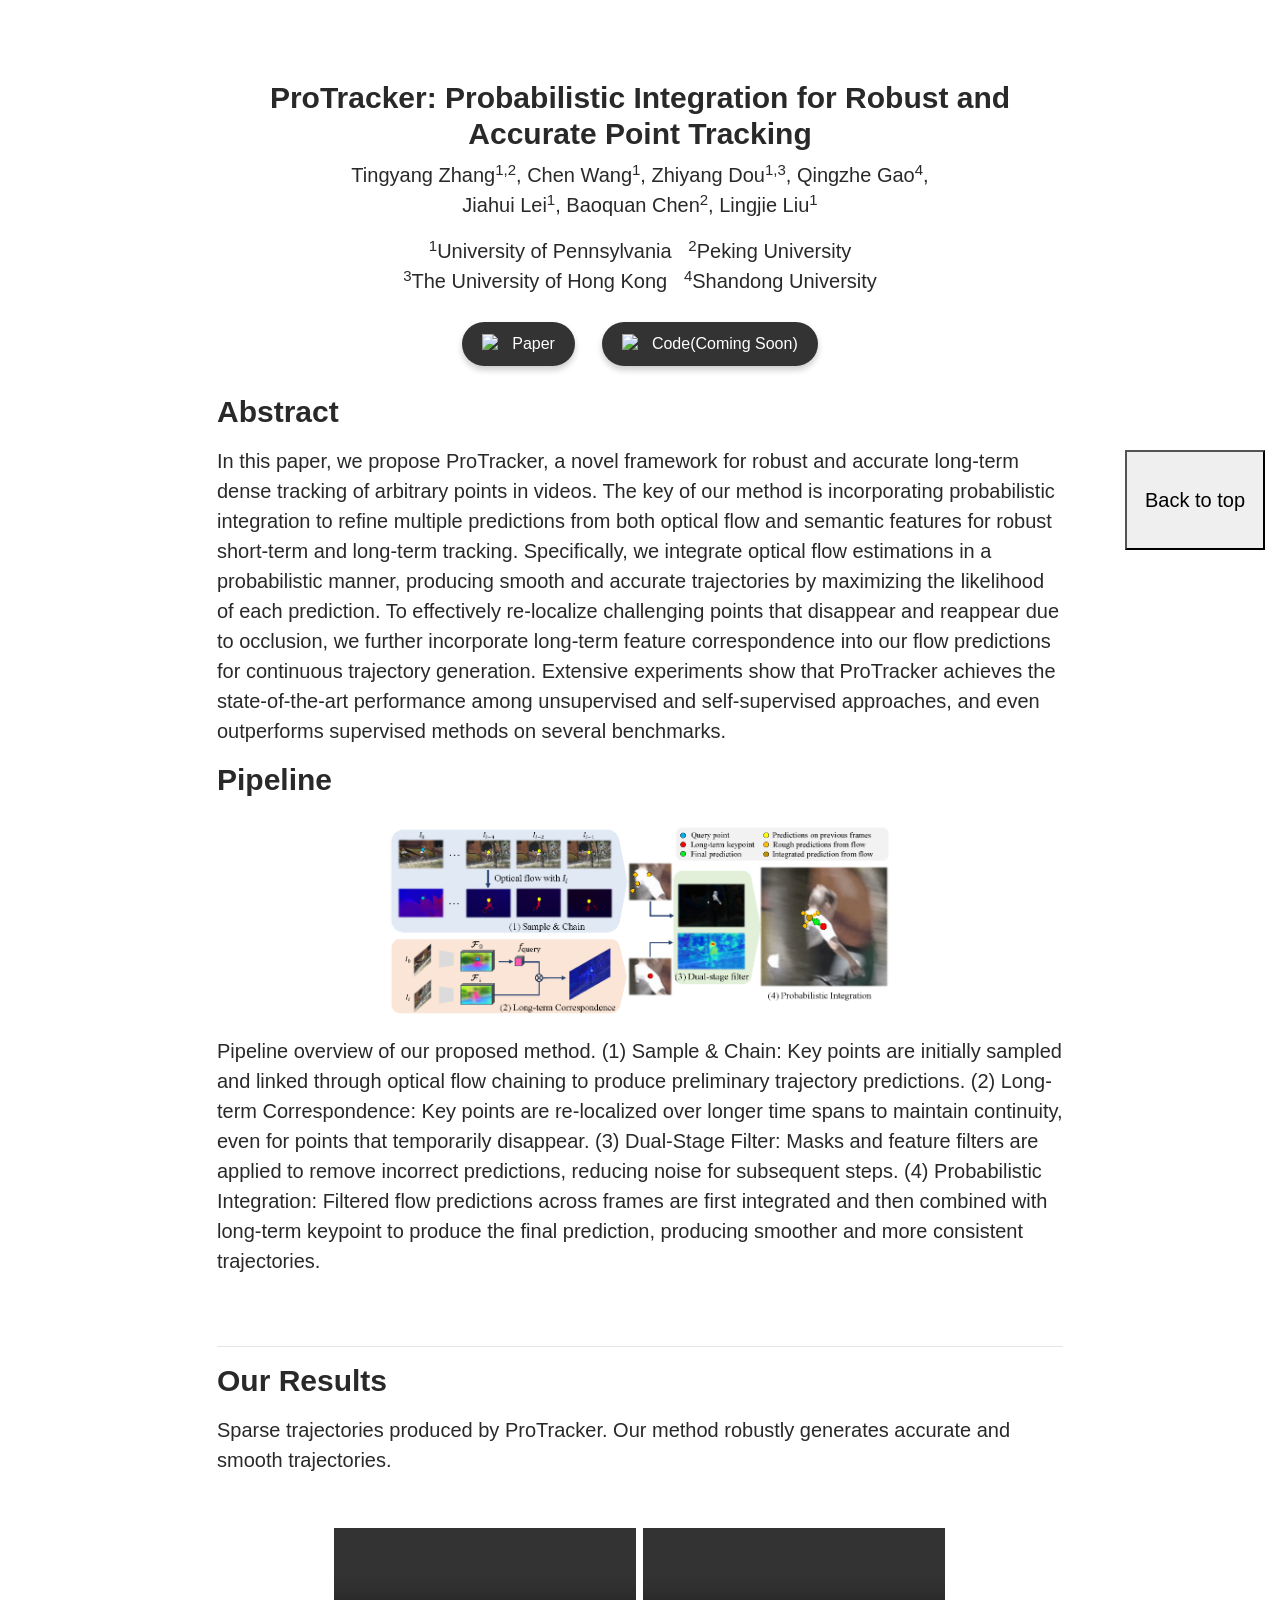
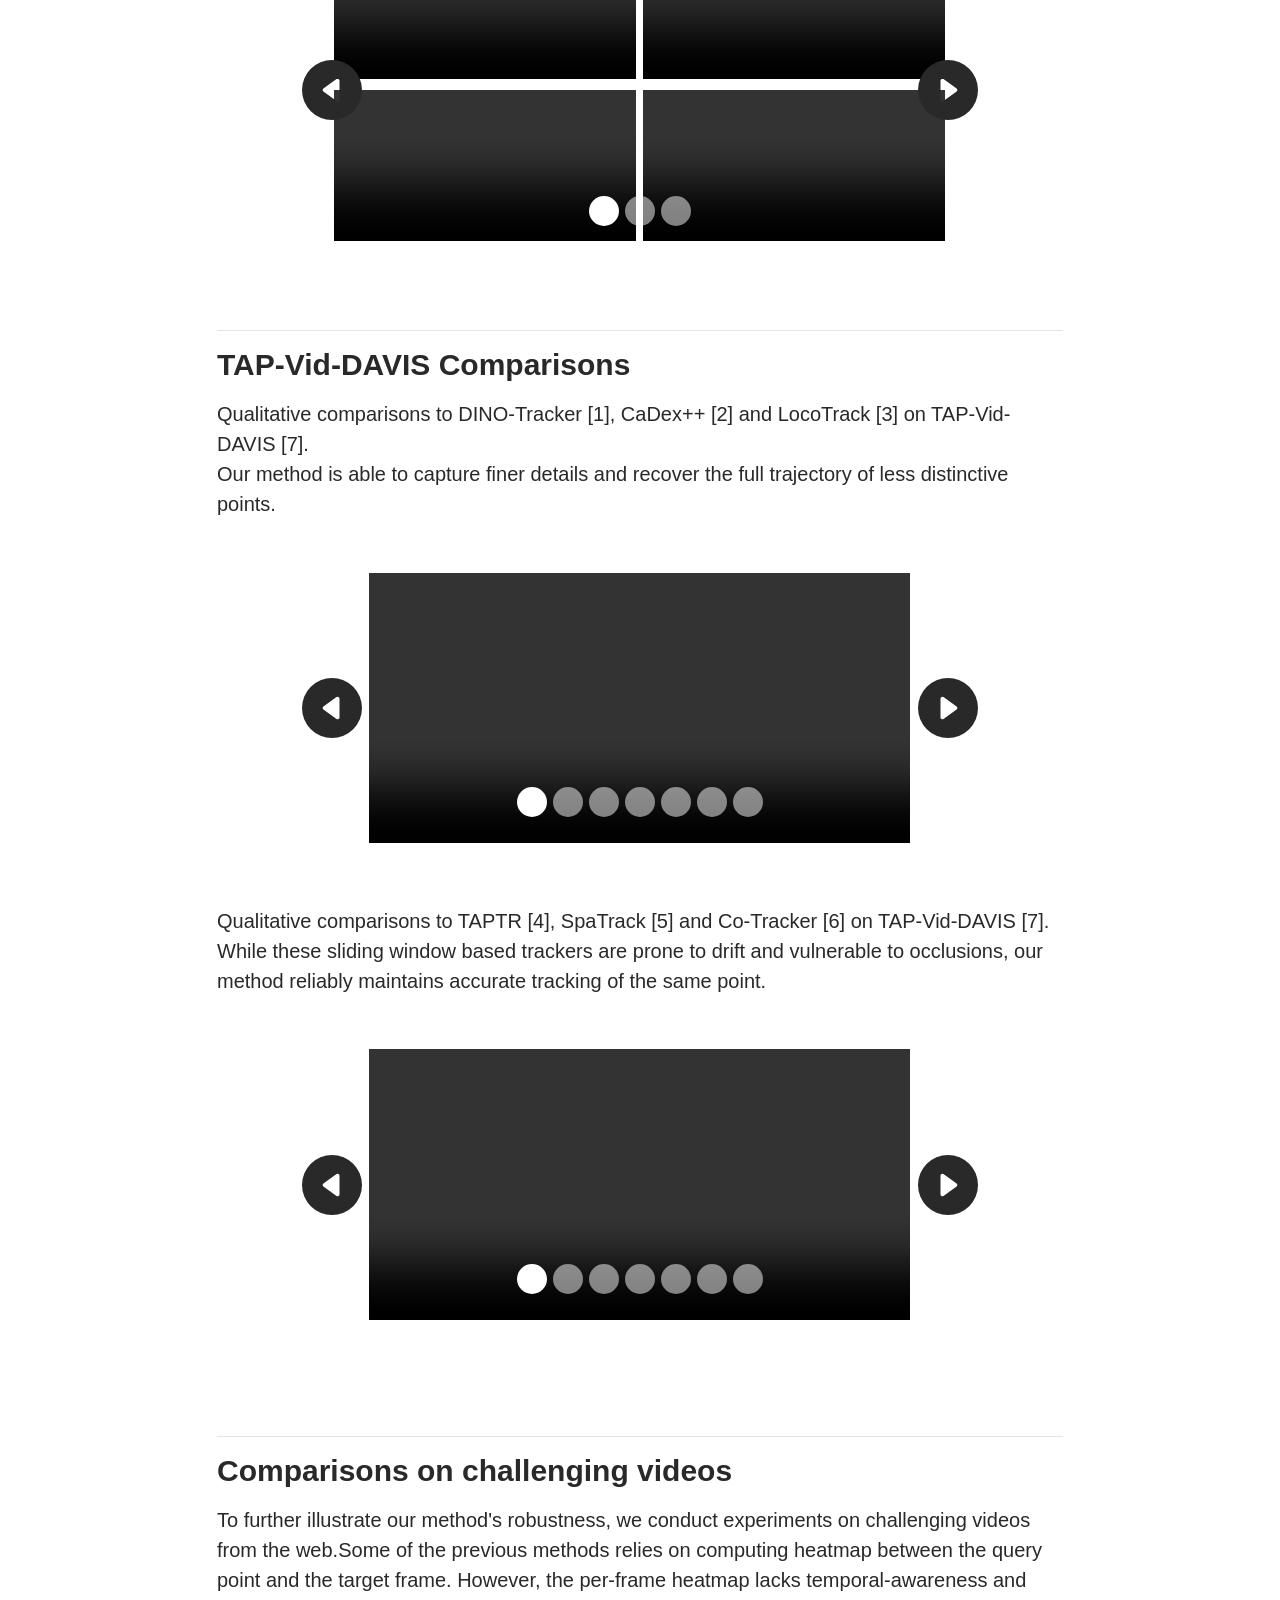
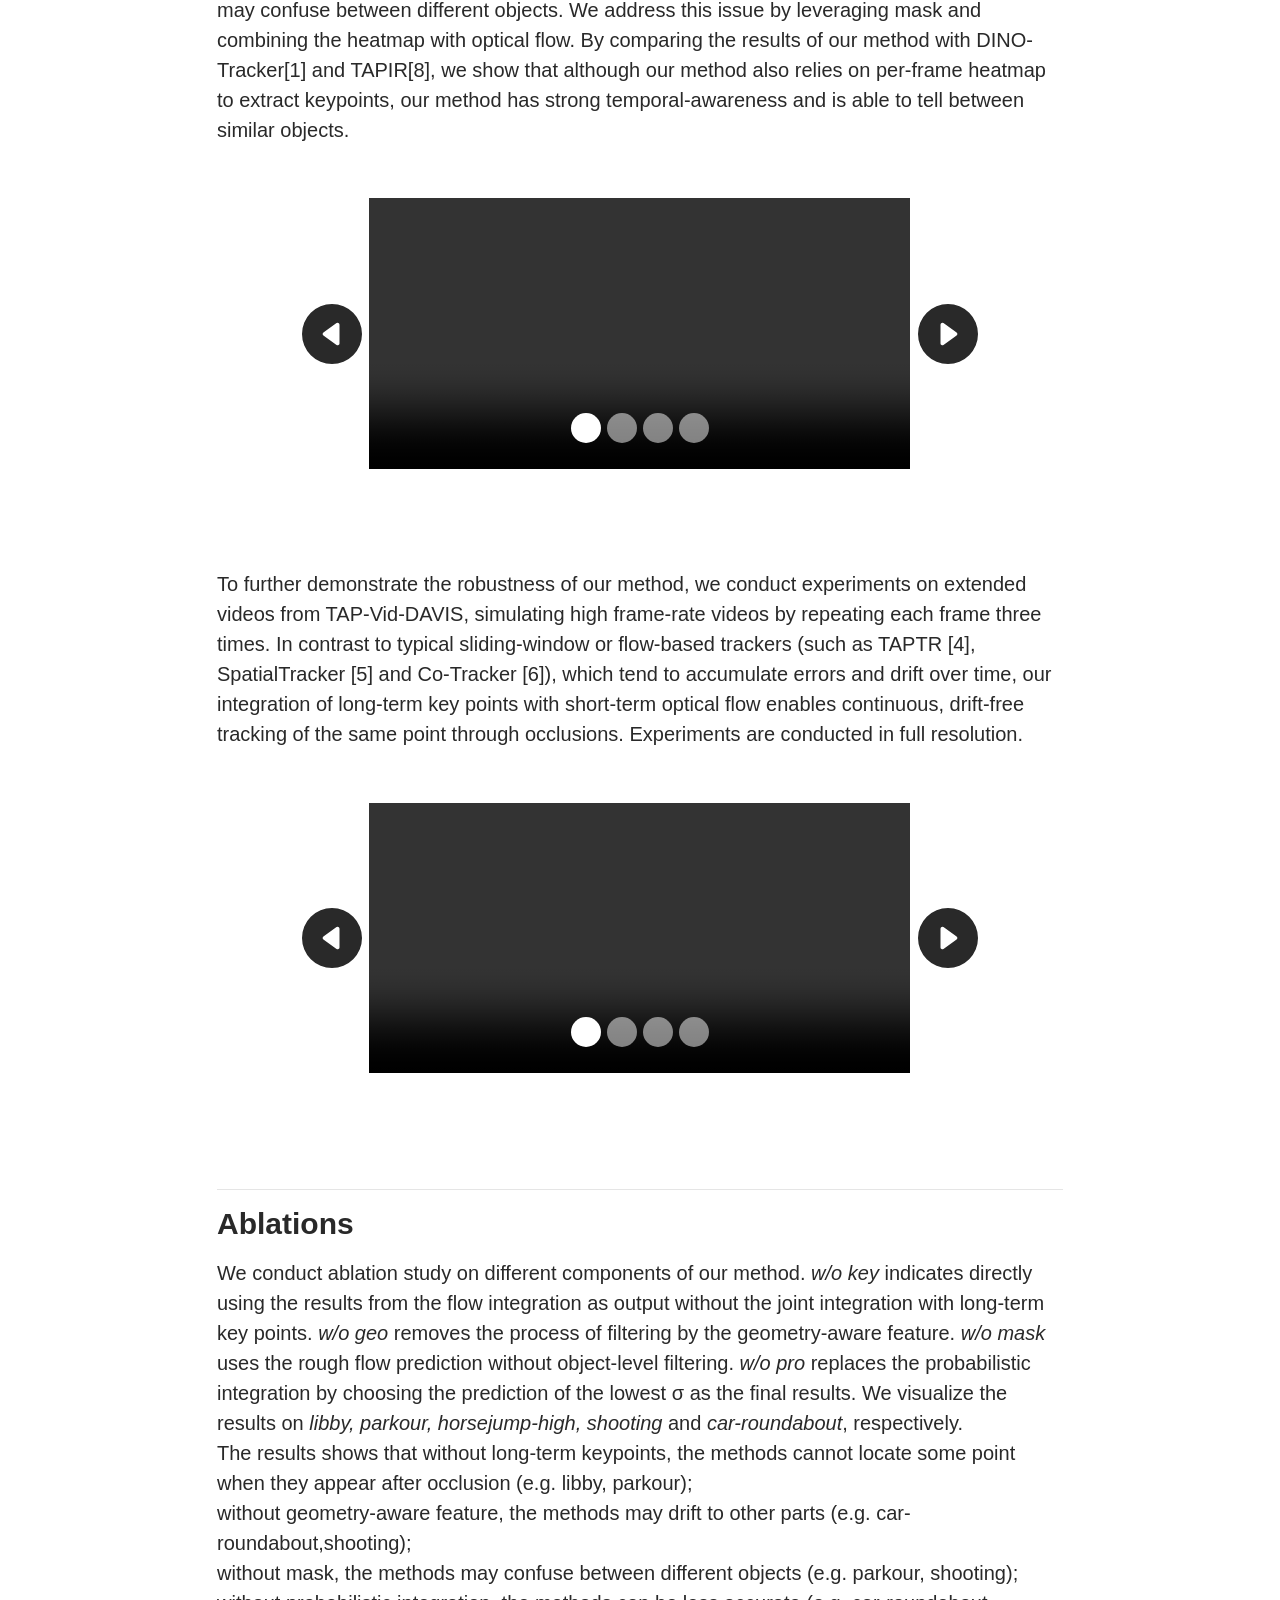
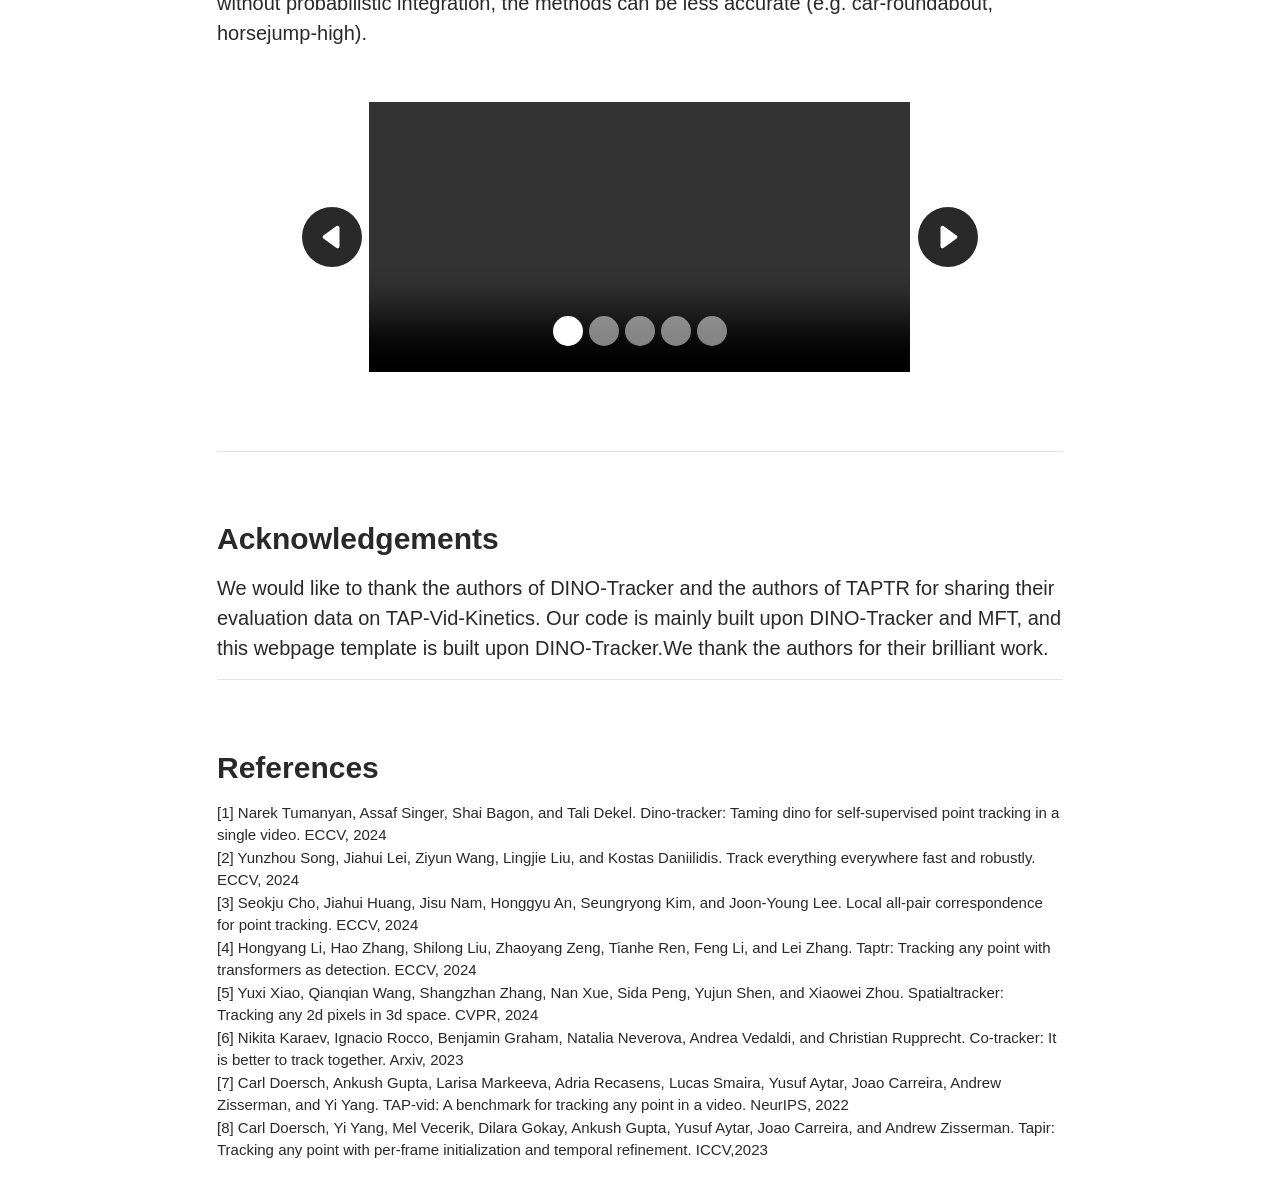
==== index.html @ 990b1466 "change style" ====
<!DOCTYPE html PUBLIC "-//W3C//DTD XHTML 1.0 Transitional//EN" "http://www.w3.org/TR/xhtml1/DTD/xhtml1-transitional.dtd">
<html xmlns="http://www.w3.org/1999/xhtml">
    
<head><meta http-equiv="Content-Type" content="text/html; charset=UTF-8">

    <title>ProTracker: Probabilistic Integration for Robust and Accurate Point Tracking</title>
    <link rel="shortcut icon" href="https://www.weizmann.ac.il/pages/sites/all/images/favicon.svg">

    <link href="https://fonts.cdnfonts.com/css/chalkduster" rel="stylesheet">
    <style>
        @import url('https://fonts.cdnfonts.com/css/chalkduster');
    </style>

    <link rel="stylesheet" href="https://cdn.jsdelivr.net/npm/bootstrap@4.0.0/dist/css/bootstrap.min.css"
        integrity="sha384-Gn5384xqQ1aoWXA+058RXPxPg6fy4IWvTNh0E263XmFcJlSAwiGgFAW/dAiS6JXm" crossorigin="anonymous">
    <link href="./assets/style.css" rel="stylesheet" type="text/css">
    <style>
      /* 样式化按钮 */
      .button {
        display: inline-flex;
        align-items: center;
        justify-content: center;
        background-color: #333; /* 深色背景 */
        color: white; /* 文字颜色设置为白色 */
        border-radius: 25px;
        padding: 10px 20px;
        margin: 10px;
        text-decoration: none; /* 去掉下划线 */
        font-size: 16px;
        font-family: Arial, sans-serif;
        box-shadow: 0 4px 6px rgba(0, 0, 0, 0.2);
        transition: background-color 0.3s ease;
    }

    .button:hover {
        background-color: #555; /* 悬停时变亮 */
    }

    .button img {
        width: 20px;
        height: 20px;
        margin-right: 10px;
    }

    /* 单独覆盖 a 标签中的默认超链接样式 */
    a.button {
        text-decoration: none; /* 去掉下划线 */
        color: white; /* 文字颜色保持白色 */
    }
  </style>
</head>

<body>
	<button style="position: fixed;right: 15px;top:  50%;height: 100px;width: 140px; font-size: 20px;" type="button"><a href="#top">Back to top</a></button> 
<div class="page-container" style="padding-top: 30px;">
  <div style="height: 50px;"></div>
  <h1 style="font-size: 30px;font-weight: bold;" align="center">ProTracker: Probabilistic Integration for Robust and Accurate Point Tracking</h1>
  <!-- <h2 align="center">Supplementary Material</h2> -->
	<!-- 作者栏 -->
  <div style="text-align: center;font-size: 20px;">
    <p>
        <a href="https://https://github.com/Michaelszj" target="_blank">Tingyang Zhang<sup>1,2</sup></a>, 
        <a href="https://cwchenwang.github.io/" target="_blank">Chen Wang<sup>1</sup></a>, 
        <a href="https://frank-zy-dou.github.io/" target="_blank">Zhiyang Dou<sup>1,3</sup></a>, 
        <a href="https://talegqz.github.io/" target="_blank">Qingzhe Gao<sup>4</sup></a>, <br>
        <a href="https://www.cis.upenn.edu/~leijh/" target="_blank">Jiahui Lei<sup>1</sup></a>, 
        <a href="https://baoquanchen.info/" target="_blank">Baoquan Chen<sup>2</sup></a>, 
        <a href="https://lingjie0206.github.io/" target="_blank">Lingjie Liu<sup>1</sup></a>
    </p>
    <p>
        <sup>1</sup>University of Pennsylvania&nbsp;&nbsp;
        <sup>2</sup>Peking University<br>
        <sup>3</sup>The University of Hong Kong&nbsp;&nbsp;
        <sup>4</sup>Shandong University
    </p>
  </div>
  <!-- <div style="text-align: center; font-size: 20px; margin-top: 10px;">
    <p>Tingyang Zhang &nbsp;&nbsp; Chen Wang &nbsp;&nbsp; Zhiyang Dou &nbsp;&nbsp; Qingzhe Gao</p>
    <p>Jiahui Lei &nbsp;&nbsp; Baoquan Chen &nbsp;&nbsp; Lingjie Liu</p>
  </div> -->
  
  <p align="center">
    <a href="link-to-paper.pdf" class="button">
      <img src="https://upload.wikimedia.org/wikipedia/commons/8/87/PDF_file_icon.svg" alt="Paper Icon">
      Paper
    </a>
    <a href="https://github.com" class="button">
        <img src="https://upload.wikimedia.org/wikipedia/commons/9/91/Octicons-mark-github.svg" alt="GitHub Icon">
        Code(Coming Soon)
    </a>
  </p>
	<a href="#top"></a>
  
  <!-- <ul>
	<li><a href="#our_results_container">Our Results</a></li>
	<li><a href="#comparison_tap_vid_davis_container">TAP-Vid-DAVIS Comparisons</a></li>
	<li><a href="#tell_objects_container">Comparisons on challenging videos</a></li>
	<li><a href="#ablation_container">Ablations</a></li>
  </ul> -->
  <!-- <p><br><span class="emph">We recommend watching videos in full screen. Use left-right arrows to browse through the videos in each section.</span></p> -->


  <!------------------ BEGIN SECTION ------------------>
  <h1><p style="font-size: 30px;font-weight: bold;">Abstract</p></h1>
  <p style="font-size: 20px;" align="left">
    In this paper, we propose ProTracker, a novel framework for robust and accurate long-term dense tracking of arbitrary points in videos. 
    The key of our method is incorporating probabilistic integration to refine multiple predictions from both optical flow and semantic 
    features for robust short-term and long-term tracking.
    Specifically, we integrate optical flow estimations in a probabilistic manner, producing smooth and accurate trajectories by maximizing the likelihood of each prediction. 
    To effectively re-localize challenging points that disappear and reappear due to occlusion, we further incorporate long-term feature correspondence into our flow predictions for continuous trajectory generation. 
    Extensive experiments show that ProTracker achieves the state-of-the-art performance among unsupervised and self-supervised approaches, and even outperforms supervised methods on several benchmarks.

  </p>
  <h1><p style="font-size: 30px;font-weight: bold;">Pipeline</p></h1>
  <p align="center"><img src="./assets/pipeline.png" alt="Pipeline" width="60%" /></p>
  <p style="font-size: 20px;" align="left">
    Pipeline overview of our proposed method. (1) Sample & Chain: Key points are initially sampled and linked through optical flow 
    chaining to produce preliminary trajectory predictions. (2) Long-term Correspondence: Key points are re-localized over longer 
    time spans to maintain continuity, even for points that temporarily disappear.  (3) Dual-Stage Filter: Masks and feature filters 
    are applied to remove incorrect predictions, reducing noise for subsequent steps. (4) Probabilistic Integration: Filtered flow 
    predictions across frames are first integrated and then combined with long-term keypoint to produce the final prediction, 
    producing smoother and more consistent trajectories. 
  </p>
  <p>&nbsp;</p>
  <hr>
	
  


  <h1 id="our_results_container" align="left"><a name="image-results" id="image-results"></a><p style="font-size: 30px;font-weight: bold;">Our Results</p></h1>

  <p style="font-size: 20px;" align="left">
    Sparse trajectories produced by ProTracker. Our method robustly generates accurate and smooth trajectories.
  </p>

  <br/>
  
  <!-- rainbow visualizations go here ... -->
  <div class="slide-continer">
        <div id="trail-controls" class="carousel slide" data-ride="carousel" data-interval="100000000">
            <ol class="carousel-indicators">
              <li data-target="#trail-controls" data-slide-to="0" class="active"></li>
              <li data-target="#trail-controls" data-slide-to="1"></li>
              <li data-target="#trail-controls" data-slide-to="2"></li>
            </ol>

            <div class="carousel-inner">

              <div class="carousel-item active">
                <div>
                  <video class="img-fluid trail-vid" autoplay loop muted playsinline controls>
                      <source src="./assets/videos/drift-chicane.mp4" type="video/mp4">
                  </video>

                  <video class="img-fluid trail-vid" autoplay loop muted playsinline controls>
                      <source src="./assets/videos/gold-fish.mp4" type="video/mp4">
                  </video>

                  <br />

                  <video class="img-fluid trail-vid" autoplay loop muted playsinline controls>
                      <source src="./assets/videos/horsejump-high.mp4" type="video/mp4">
                  </video>

                  <video class="img-fluid trail-vid" autoplay loop muted playsinline controls>
                      <source src="./assets/videos/kite-surf_coarse.mp4" type="video/mp4">
                  </video>
                </div>
              </div>
              

              <div class="carousel-item">

                <video class="img-fluid trail-vid" autoplay loop muted playsinline controls>
                    <source src="./assets/videos/mbike-trick.mp4" type="video/mp4">
                </video>

                <video class="img-fluid trail-vid" autoplay loop muted playsinline controls>
                    <source src="./assets/videos/parkour_coarse.mp4" type="video/mp4">
                </video>

                <br />

                <video class="img-fluid trail-vid" autoplay loop muted playsinline controls>
                    <source src="./assets/videos/scooter-black.mp4" type="video/mp4">
                </video>

                <video class="img-fluid trail-vid" autoplay loop muted playsinline controls>
                    <source src="./assets/videos/soapbox.mp4" type="video/mp4">
                </video>

              </div>



              <div class="carousel-item">

                <video class="img-fluid trail-vid" autoplay loop muted playsinline controls>
                    <source src="./assets/videos/car-shadow.mp4" type="video/mp4">
                </video>

                <video class="img-fluid trail-vid" autoplay loop muted playsinline controls>
                    <source src="./assets/videos/birds_1_sparse.mp4" type="video/mp4">
                </video>

                <br />

                <video class="img-fluid trail-vid" autoplay loop muted playsinline controls>
                    <source src="./assets/videos/cola_1_sparse.mp4" type="video/mp4">
                </video>

                <video class="img-fluid trail-vid" autoplay loop muted playsinline controls>
                    <source src="./assets/videos/fish_1_sparse.mp4" type="video/mp4">
                </video>

              </div>

            </div>

            <a class="carousel-control-prev crsl-ctrl crsl-ctrl-left" href="#trail-controls" role="button" data-slide="prev">
              <svg xmlns="http://www.w3.org/2000/svg" width="60" height="60" fill="currentColor" class="flip-v bi bi-play-circle-fill" viewBox="0 0 16 16">
                <path d="M16 8A8 8 0 1 1 0 8a8 8 0 0 1 16 0M6.79 5.093A.5.5 0 0 0 6 5.5v5a.5.5 0 0 0 .79.407l3.5-2.5a.5.5 0 0 0 0-.814z"/>
              </svg>

              <span class="sr-only">Previous</span>
            </a>
            <a class="carousel-control-next crsl-ctrl crsl-ctrl-right" href="#trail-controls" role="button" data-slide="next">
              <svg xmlns="http://www.w3.org/2000/svg" width="60" height="60" fill="currentColor" class="bi bi-play-circle-fill" viewBox="0 0 16 16">
                <path d="M16 8A8 8 0 1 1 0 8a8 8 0 0 1 16 0M6.79 5.093A.5.5 0 0 0 6 5.5v5a.5.5 0 0 0 .79.407l3.5-2.5a.5.5 0 0 0 0-.814z"/>
              </svg>
              <span class="sr-only">Next</span>
            </a>
        </div>
  </div>

  <!------------------ END SECTION ------------------>



  <!------------------ BEGIN SECTION ------------------>

  <p>&nbsp;</p>
  <hr>
	
  <h1 id="comparison_tap_vid_davis_container" align="left"><a name="image-results" id="image-results"></a><p style="font-size: 30px;font-weight: bold;">TAP-Vid-DAVIS Comparisons</p></h1>


  <p style="font-size: 20px;" align="left">
    Qualitative comparisons to DINO-Tracker <a href="#ref-paper-1">[1]</a>, CaDex++ <a href="#ref-paper-2">[2]</a> and LocoTrack <a href="#ref-paper-3">[3]</a> on TAP-Vid-DAVIS <a href="#ref-paper-5">[7]</a>.
    <br />
    Our method is able to capture finer details and recover the full trajectory of less distinctive points.
  </p>

  <br/>
  
  <div class="slide-continer tapvid-davis-comp-container">
        <div id="tapvid-controls" class="carousel slide" data-ride="carousel" data-interval="100000000">
            <ol class="carousel-indicators">
              <li data-target="#tapvid-controls" data-slide-to="0" class="active"></li>
              <li data-target="#tapvid-controls" data-slide-to="1"></li>
              <li data-target="#tapvid-controls" data-slide-to="2"></li>
              <li data-target="#tapvid-controls" data-slide-to="3"></li>
              <li data-target="#tapvid-controls" data-slide-to="4"></li>
              <li data-target="#tapvid-controls" data-slide-to="5"></li>
              <li data-target="#tapvid-controls" data-slide-to="6"></li>
              
            </ol>
            
            <div class="carousel-inner">
            
              <!-- libby -->
              <div class="carousel-item active">
                <video class="comp-vid" id="vid-davis-25" class="img-fluid" autoplay loop muted playsinline controls>
                    <source id="davis-25" src="./assets/dense_results/bike_1.mp4" type="video/mp4">
                </video>
              </div>

              <!-- bike -->
              <div class="carousel-item">
                <video class="comp-vid" id="vid-davis-22" class="img-fluid" autoplay loop muted playsinline controls>
                    <source id="davis-22" src="./assets/dense_results/car_1.mp4" type="video/mp4">
                </video>
              </div>

              <!-- parkour -->
              <div class="carousel-item">
                <video class="comp-vid" id="vid-davis-9" class="img-fluid" autoplay loop muted playsinline controls>
                    <source id="davis-9" src="./assets/dense_results/dance_1.mp4" type="video/mp4">
                </video>
              </div>

              <!-- dance -->
              <div class="carousel-item">
                <video class="comp-vid" id="vid-davis-23" class="img-fluid" autoplay loop muted playsinline controls>
                    <source id="davis-23" src="./assets/dense_results/goat_1.mp4" type="video/mp4">
                </video>
              </div>

              <!-- fish -->
              <div class="carousel-item">
                <video class="comp-vid" id="vid-davis-13" class="img-fluid" autoplay loop muted playsinline controls>
                    <source id="davis-13" src="./assets/dense_results/horse_1.mp4" type="video/mp4">
                </video>
              </div>

              <!-- india -->
              <div class="carousel-item">
                <video class="comp-vid" id="vid-davis-10" class="img-fluid" autoplay loop muted playsinline controls>
                    <source id="davis-10" src="./assets/dense_results/parkour_1.mp4" type="video/mp4">
                </video>
              </div>

              <!-- paraplane -->
              <div class="carousel-item">
                <video class="comp-vid" id="vid-davis-14" class="img-fluid" autoplay loop muted playsinline controls>
                    <source id="davis-14" src="./assets/dense_results/shooting_1.mp4" type="video/mp4">
                </video>
              </div>

              

            </div>

            <a class="carousel-control-prev crsl-ctrl crsl-ctrl-left" href="#tapvid-controls" role="button" data-slide="prev">
              <svg xmlns="http://www.w3.org/2000/svg" width="60" height="60" fill="currentColor" class="flip-v bi bi-play-circle-fill" viewBox="0 0 16 16">
                <path d="M16 8A8 8 0 1 1 0 8a8 8 0 0 1 16 0M6.79 5.093A.5.5 0 0 0 6 5.5v5a.5.5 0 0 0 .79.407l3.5-2.5a.5.5 0 0 0 0-.814z"/>
              </svg>
              <span class="sr-only">Previous</span>
            </a>
            <a class="carousel-control-next crsl-ctrl crsl-ctrl-right" href="#tapvid-controls" role="button" data-slide="next">
              <svg xmlns="http://www.w3.org/2000/svg" width="60" height="60" fill="currentColor" class="bi bi-play-circle-fill" viewBox="0 0 16 16">
                <path d="M16 8A8 8 0 1 1 0 8a8 8 0 0 1 16 0M6.79 5.093A.5.5 0 0 0 6 5.5v5a.5.5 0 0 0 .79.407l3.5-2.5a.5.5 0 0 0 0-.814z"/>
              </svg>
              <span class="sr-only">Next</span>
            </a>
        </div>

        <br />

  </div>
  <p style="font-size: 20px;" align="left">
    Qualitative comparisons to TAPTR <a href="#ref-paper-4">[4]</a>, SpaTrack <a href="#ref-paper-5">[5]</a> and Co-Tracker <a href="#ref-paper-6">[6]</a> on TAP-Vid-DAVIS <a href="#ref-paper-7">[7]</a>.
    <br />
    While these sliding window based trackers are prone to drift and vulnerable to occlusions, our method 
    reliably maintains accurate tracking of the same point.
  </p>

  <br/>
  
  <div class="slide-continer tapvid-davis-comp-container">
        <div id="tapvid-controls2" class="carousel slide" data-ride="carousel" data-interval="100000000">
            <ol class="carousel-indicators">
              <li data-target="#tapvid-controls" data-slide-to="0" class="active"></li>
              <li data-target="#tapvid-controls" data-slide-to="1"></li>
              <li data-target="#tapvid-controls" data-slide-to="2"></li>
              <li data-target="#tapvid-controls" data-slide-to="3"></li>
              <li data-target="#tapvid-controls" data-slide-to="4"></li>
              <li data-target="#tapvid-controls" data-slide-to="5"></li>
              <li data-target="#tapvid-controls" data-slide-to="6"></li>
            </ol>
            
            <div class="carousel-inner">
            
              <!-- libby -->
              <div class="carousel-item active">
                <video class="comp-vid" id="vid-davis-25" class="img-fluid" autoplay loop muted playsinline controls>
                    <source id="davis-25" src="./assets/dense_results/bike_2.mp4" type="video/mp4">
                </video>
              </div>

              <!-- bike -->
              <div class="carousel-item">
                <video class="comp-vid" id="vid-davis-22" class="img-fluid" autoplay loop muted playsinline controls>
                    <source id="davis-22" src="./assets/dense_results/car_2.mp4" type="video/mp4">
                </video>
              </div>

              <!-- parkour -->
              <div class="carousel-item">
                <video class="comp-vid" id="vid-davis-9" class="img-fluid" autoplay loop muted playsinline controls>
                    <source id="davis-9" src="./assets/dense_results/dance_2.mp4" type="video/mp4">
                </video>
              </div>

              <!-- dance -->
              <div class="carousel-item">
                <video class="comp-vid" id="vid-davis-23" class="img-fluid" autoplay loop muted playsinline controls>
                    <source id="davis-23" src="./assets/dense_results/goat_2.mp4" type="video/mp4">
                </video>
              </div>

              <!-- fish -->
              <div class="carousel-item">
                <video class="comp-vid" id="vid-davis-13" class="img-fluid" autoplay loop muted playsinline controls>
                    <source id="davis-13" src="./assets/dense_results/horse_2.mp4" type="video/mp4">
                </video>
              </div>

              <!-- india -->
              <div class="carousel-item">
                <video class="comp-vid" id="vid-davis-10" class="img-fluid" autoplay loop muted playsinline controls>
                    <source id="davis-10" src="./assets/dense_results/parkour_2.mp4" type="video/mp4">
                </video>
              </div>

              <!-- paraplane -->
              <div class="carousel-item">
                <video class="comp-vid" id="vid-davis-14" class="img-fluid" autoplay loop muted playsinline controls>
                    <source id="davis-14" src="./assets/dense_results/shooting_2.mp4" type="video/mp4">
                </video>
              </div>


            </div>

            <a class="carousel-control-prev crsl-ctrl crsl-ctrl-left" href="#tapvid-controls2" role="button" data-slide="prev">
              <svg xmlns="http://www.w3.org/2000/svg" width="60" height="60" fill="currentColor" class="flip-v bi bi-play-circle-fill" viewBox="0 0 16 16">
                <path d="M16 8A8 8 0 1 1 0 8a8 8 0 0 1 16 0M6.79 5.093A.5.5 0 0 0 6 5.5v5a.5.5 0 0 0 .79.407l3.5-2.5a.5.5 0 0 0 0-.814z"/>
              </svg>
              <span class="sr-only">Previous</span>
            </a>
            <a class="carousel-control-next crsl-ctrl crsl-ctrl-right" href="#tapvid-controls2" role="button" data-slide="next">
              <svg xmlns="http://www.w3.org/2000/svg" width="60" height="60" fill="currentColor" class="bi bi-play-circle-fill" viewBox="0 0 16 16">
                <path d="M16 8A8 8 0 1 1 0 8a8 8 0 0 1 16 0M6.79 5.093A.5.5 0 0 0 6 5.5v5a.5.5 0 0 0 .79.407l3.5-2.5a.5.5 0 0 0 0-.814z"/>
              </svg>
              <span class="sr-only">Next</span>
            </a>
        </div>

        <br />

  </div>

  <!------------------ END SECTION ------------------>



  


  <!------------------ BEGIN SECTION ------------------>

  <p>&nbsp;</p>
  <hr>
	
  <h1 id="tell_objects_container" align="left"><a name="image-results" id="image-results"></a><p style="font-size: 30px;font-weight: bold;">Comparisons on challenging videos</p></h1>


  <p style="font-size: 20px;" align="left">
    To further illustrate our method's robustness, we conduct experiments on challenging videos from the web.Some of the previous methods relies
    on computing heatmap between the query point and the target frame. However, the per-frame heatmap lacks temporal-awareness and may confuse between
    different objects. We address this issue by leveraging mask and combining the heatmap with optical flow. By comparing the results 
    of our method with DINO-Tracker<a href="#ref-paper-1">[1]</a> and TAPIR<a href="#ref-paper-8">[8]</a>, we show that although our method also relies on per-frame heatmap to extract keypoints,
    our method has strong temporal-awareness and is able to tell between similar objects.
  </p>

  <br/>
  
  <div class="slide-continer tapvid-davis-comp-container">
        <div id="kinetics-controls" class="carousel slide" data-ride="carousel" data-interval="100000000">
            <ol class="carousel-indicators">
              <li data-target="#kinetics-controls" data-slide-to="0" class="active"></li>
              <li data-target="#kinetics-controls" data-slide-to="1"></li>
              <li data-target="#kinetics-controls" data-slide-to="2"></li>
              <li data-target="#kinetics-controls" data-slide-to="3"></li>
            </ol>
            
            <div class="carousel-inner">
            
              <div class="carousel-item active">
                <video class="comp-vid" class="img-fluid" autoplay loop muted playsinline controls>
                    <source src="./assets/multiple/cola_full.mp4" type="video/mp4">
                </video>
              </div>

              <div class="carousel-item">
                <video class="comp-vid" class="img-fluid" autoplay loop muted playsinline controls>
                    <source src="./assets/multiple/cars_full.mp4" type="video/mp4">
                </video>
              </div>


              <div class="carousel-item">
                <video class="comp-vid" class="img-fluid" autoplay loop muted playsinline controls>
                    <source src="./assets/multiple/birds_full.mp4" type="video/mp4">
                </video>
              </div>

              <div class="carousel-item">
                <video class="comp-vid" class="img-fluid" autoplay loop muted playsinline controls>
                    <source src="./assets/multiple/fish_full.mp4" type="video/mp4">
                </video>
              </div>

            </div>

            <a class="carousel-control-prev crsl-ctrl crsl-ctrl-left" href="#kinetics-controls" role="button" data-slide="prev">
              <svg xmlns="http://www.w3.org/2000/svg" width="60" height="60" fill="currentColor" class="flip-v bi bi-play-circle-fill" viewBox="0 0 16 16">
                <path d="M16 8A8 8 0 1 1 0 8a8 8 0 0 1 16 0M6.79 5.093A.5.5 0 0 0 6 5.5v5a.5.5 0 0 0 .79.407l3.5-2.5a.5.5 0 0 0 0-.814z"/>
              </svg>
              <span class="sr-only">Previous</span>
            </a>
            <a class="carousel-control-next crsl-ctrl crsl-ctrl-right" href="#kinetics-controls" role="button" data-slide="next">
              <svg xmlns="http://www.w3.org/2000/svg" width="60" height="60" fill="currentColor" class="bi bi-play-circle-fill" viewBox="0 0 16 16">
                <path d="M16 8A8 8 0 1 1 0 8a8 8 0 0 1 16 0M6.79 5.093A.5.5 0 0 0 6 5.5v5a.5.5 0 0 0 .79.407l3.5-2.5a.5.5 0 0 0 0-.814z"/>
              </svg>
              <span class="sr-only">Next</span>
            </a>
        </div>

        <br />

  </div>

  <br />

  <p style="font-size: 20px;" align="left">
    To further demonstrate the robustness of our method, we conduct experiments on extended videos from TAP-Vid-DAVIS, 
    simulating high frame-rate videos by repeating each frame three times. In contrast to typical sliding-window or flow-based trackers 
    (such as TAPTR <a href="#ref-paper-4">[4]</a>, SpatialTracker <a href="#ref-paper-5">[5]</a> and Co-Tracker <a href="#ref-paper-6">[6]</a>), 
    which tend to accumulate errors and drift over time, 
    our integration of long-term key points with short-term optical flow enables continuous, 
    drift-free tracking of the same point through occlusions. Experiments are conducted in full resolution.
  </p>

  <br/>
  
  <div class="slide-continer tapvid-davis-comp-container">
        <div id="kinetics-controls-1" class="carousel slide" data-ride="carousel" data-interval="100000000">
            <ol class="carousel-indicators">
              <li data-target="#kinetics-controls" data-slide-to="0" class="active"></li>
              <li data-target="#kinetics-controls" data-slide-to="1"></li>
              <li data-target="#kinetics-controls" data-slide-to="2"></li>
              <li data-target="#kinetics-controls" data-slide-to="3"></li>
            </ol>
            
            <div class="carousel-inner">
            
              <div class="carousel-item active">
                <video class="comp-vid" class="img-fluid" autoplay loop muted playsinline controls>
                    <source src="./assets/delay/bmx-trees.mp4" type="video/mp4">
                </video>
              </div>

              <div class="carousel-item">
                <video class="comp-vid" class="img-fluid" autoplay loop muted playsinline controls>
                    <source src="./assets/delay/shooting.mp4" type="video/mp4">
                </video>
              </div>

              <div class="carousel-item">
                <video class="comp-vid" class="img-fluid" autoplay loop muted playsinline controls>
                    <source src="./assets/delay/india.mp4" type="video/mp4">
                </video>
              </div>

              <div class="carousel-item">
                <video class="comp-vid" class="img-fluid" autoplay loop muted playsinline controls>
                    <source src="./assets/delay/dance-twirl.mp4" type="video/mp4">
                </video>
              </div>


            </div>

            <a class="carousel-control-prev crsl-ctrl crsl-ctrl-left" href="#kinetics-controls-1" role="button" data-slide="prev">
              <svg xmlns="http://www.w3.org/2000/svg" width="60" height="60" fill="currentColor" class="flip-v bi bi-play-circle-fill" viewBox="0 0 16 16">
                <path d="M16 8A8 8 0 1 1 0 8a8 8 0 0 1 16 0M6.79 5.093A.5.5 0 0 0 6 5.5v5a.5.5 0 0 0 .79.407l3.5-2.5a.5.5 0 0 0 0-.814z"/>
              </svg>
              <span class="sr-only">Previous</span>
            </a>
            <a class="carousel-control-next crsl-ctrl crsl-ctrl-right" href="#kinetics-controls-1" role="button" data-slide="next">
              <svg xmlns="http://www.w3.org/2000/svg" width="60" height="60" fill="currentColor" class="bi bi-play-circle-fill" viewBox="0 0 16 16">
                <path d="M16 8A8 8 0 1 1 0 8a8 8 0 0 1 16 0M6.79 5.093A.5.5 0 0 0 6 5.5v5a.5.5 0 0 0 .79.407l3.5-2.5a.5.5 0 0 0 0-.814z"/>
              </svg>
              <span class="sr-only">Next</span>
            </a>
        </div>

        <br />

  </div>

  

  <!------------------ END SECTION ------------------>



  <!------------------ BEGIN SECTION ------------------>

  <p>&nbsp;</p>
  <hr>
	
  <h1 id="ablation_container" align="left"><a name="image-results" id="image-results"></a><p style="font-size: 30px;font-weight: bold;">Ablations</p></h1>

  <p style="font-size: 20px;" align="left">
    We conduct ablation study on different components of our method. <i>w/o key</i> indicates directly using the results from the 
    flow integration as output without the joint integration with long-term key points. <i>w/o geo</i> removes the process of filtering
    by the geometry-aware feature. <i>w/o mask</i> uses the rough flow prediction without object-level filtering. <i>w/o pro</i> replaces the
    probabilistic integration by choosing the prediction of the lowest σ as the final results. 
    We visualize the results on <i>libby, parkour, horsejump-high, shooting</i> and <i>car-roundabout</i>, respectively.<br>
    The results shows that without long-term keypoints,
    the methods cannot locate some point when they appear after occlusion (e.g. libby, parkour); <br>
    without geometry-aware feature, the methods may drift to other parts (e.g. car-roundabout,shooting);<br>
    without mask, the methods may confuse between different objects (e.g. parkour, shooting); <br>
    without probabilistic integration, the methods can be less accurate (e.g. car-roundabout, horsejump-high).
  </p>

  <br/>
  
  <div class="slide-continer tapvid-davis-comp-container">
    <div id="kinetics-controls-2" class="carousel slide" data-ride="carousel" data-interval="100000000">
        <ol class="carousel-indicators">
          <li data-target="#kinetics-controls" data-slide-to="0" class="active"></li>
          <li data-target="#kinetics-controls" data-slide-to="1"></li>
          <li data-target="#kinetics-controls" data-slide-to="2"></li>
          <li data-target="#kinetics-controls" data-slide-to="3"></li>
          <li data-target="#kinetics-controls" data-slide-to="4"></li>
        </ol>
        
        <div class="carousel-inner">
        
          <div class="carousel-item active">
            <video class="comp-vid" class="img-fluid" autoplay loop muted playsinline controls>
                <source src="./assets/ablation/libby.mp4" type="video/mp4">
            </video>
          </div>

          <div class="carousel-item">
            <video class="comp-vid" class="img-fluid" autoplay loop muted playsinline controls>
                <source src="./assets/ablation/parkour.mp4" type="video/mp4">
            </video>
          </div>

          <div class="carousel-item">
            <video class="comp-vid" class="img-fluid" autoplay loop muted playsinline controls>
                <source src="./assets/ablation/horse.mp4" type="video/mp4">
            </video>
          </div>

          <div class="carousel-item">
            <video class="comp-vid" class="img-fluid" autoplay loop muted playsinline controls>
                <source src="./assets/ablation/shooting.mp4" type="video/mp4">
            </video>
          </div>

          <div class="carousel-item">
            <video class="comp-vid" class="img-fluid" autoplay loop muted playsinline controls>
                <source src="./assets/ablation/car.mp4" type="video/mp4">
            </video>
          </div>


        </div>

        <a class="carousel-control-prev crsl-ctrl crsl-ctrl-left" href="#kinetics-controls-2" role="button" data-slide="prev">
          <svg xmlns="http://www.w3.org/2000/svg" width="60" height="60" fill="currentColor" class="flip-v bi bi-play-circle-fill" viewBox="0 0 16 16">
            <path d="M16 8A8 8 0 1 1 0 8a8 8 0 0 1 16 0M6.79 5.093A.5.5 0 0 0 6 5.5v5a.5.5 0 0 0 .79.407l3.5-2.5a.5.5 0 0 0 0-.814z"/>
          </svg>
          <span class="sr-only">Previous</span>
        </a>
        <a class="carousel-control-next crsl-ctrl crsl-ctrl-right" href="#kinetics-controls-2" role="button" data-slide="next">
          <svg xmlns="http://www.w3.org/2000/svg" width="60" height="60" fill="currentColor" class="bi bi-play-circle-fill" viewBox="0 0 16 16">
            <path d="M16 8A8 8 0 1 1 0 8a8 8 0 0 1 16 0M6.79 5.093A.5.5 0 0 0 6 5.5v5a.5.5 0 0 0 .79.407l3.5-2.5a.5.5 0 0 0 0-.814z"/>
          </svg>
          <span class="sr-only">Next</span>
        </a>
    </div>

    <br />

</div>

  <!------------------ END SECTION ------------------>

  <hr>

  <p>&nbsp;</p>

  <h1><p style="font-size: 30px;font-weight: bold;">Acknowledgements</p></h1>

  <p style="font-size: 20px;" align="left">
    We would like to thank the authors of DINO-Tracker and the authors of TAPTR for sharing their evaluation data on TAP-Vid-Kinetics.
    Our code is mainly built upon DINO-Tracker and MFT,
    and this webpage template
    is built upon DINO-Tracker.We thank the authors for their brilliant work.
  </p>

  
  <!------------------ BEGIN SECTION ------------------>

  <hr>

  <p>&nbsp;</p>

  <h1><p style="font-size: 30px;font-weight: bold;">References</p></h1>

  <p style="font-size: 15px;">
    <a name="ref-paper-1" id="ref-paper-1">
      [1] Narek Tumanyan, Assaf Singer, Shai Bagon, and Tali Dekel. Dino-tracker: Taming dino for self-supervised point tracking in a single video. ECCV, 2024
    </a>
    <br />
    <a name="ref-paper-2" id="ref-paper-2">
      [2] Yunzhou Song, Jiahui Lei, Ziyun Wang, Lingjie Liu, and Kostas Daniilidis. Track everything everywhere fast and robustly. ECCV, 2024
    </a>
    <br />
    <a name="ref-paper-3" id="ref-paper-3">
      [3] Seokju Cho, Jiahui Huang, Jisu Nam, Honggyu An, Seungryong Kim, and Joon-Young Lee. Local all-pair correspondence for point tracking. ECCV, 2024
    </a>
    <br />
    <a name="ref-paper-4" id="ref-paper-4">
      [4] Hongyang Li, Hao Zhang, Shilong Liu, Zhaoyang Zeng, Tianhe Ren, Feng Li, and Lei Zhang. Taptr: Tracking any point with transformers as detection. ECCV, 2024
    </a>
    <br />
    <a name="ref-paper-5" id="ref-paper-5">
      [5] Yuxi Xiao, Qianqian Wang, Shangzhan Zhang, Nan Xue, Sida Peng, Yujun Shen, and Xiaowei Zhou. Spatialtracker: Tracking any 2d pixels in 3d space. CVPR, 2024
    </a>
    <br />
    <a name="ref-paper-6" id="ref-paper-6">
      [6] Nikita Karaev, Ignacio Rocco, Benjamin Graham, Natalia Neverova, Andrea Vedaldi, and Christian Rupprecht. Co-tracker: It is better to track together. Arxiv, 2023
    </a>
    <br />
    <a name="ref-paper-7" id="ref-paper-7">
      [7] Carl Doersch, Ankush Gupta, Larisa Markeeva, Adria Recasens, Lucas Smaira, Yusuf Aytar, Joao Carreira, Andrew Zisserman, and Yi Yang. TAP-vid: A benchmark for tracking any point in a video. NeurIPS, 2022
    </a>
    <br />
    <a name="ref-paper-8" id="ref-paper-8">
      [8] Carl Doersch, Yi Yang, Mel Vecerik, Dilara Gokay, Ankush Gupta, Yusuf Aytar, Joao Carreira, and Andrew Zisserman. Tapir: Tracking any point with per-frame initialization and temporal refinement. ICCV,2023
    </a>
  </p>
  

<!-- </div> -->

</div>


</body>

<script src="./jquery.min.js"></script>
<script src="https://code.jquery.com/jquery-3.2.1.slim.min.js" integrity="sha384-KJ3o2DKtIkvYIK3UENzmM7KCkRr/rE9/Qpg6aAZGJwFDMVNA/GpGFF93hXpG5KkN" crossorigin="anonymous"></script>
<script src="https://cdn.jsdelivr.net/npm/popper.js@1.12.9/dist/umd/popper.min.js" integrity="sha384-ApNbgh9B+Y1QKtv3Rn7W3mgPxhU9K/ScQsAP7hUibX39j7fakFPskvXusvfa0b4Q" crossorigin="anonymous"></script>
<script src="https://cdn.jsdelivr.net/npm/bootstrap@4.0.0/dist/js/bootstrap.min.js" integrity="sha384-JZR6Spejh4U02d8jOt6vLEHfe/JQGiRRSQQxSfFWpi1MquVdAyjUar5+76PVCmYl" crossorigin="anonymous"></script>



</html>
---- assets/style.css ----
body {
    font-family: Arial, Helvetica, sans-serif;
    background-color: #ffffff;
    color: #292929;
    font-size: 25px;
}

td {
	font-size: 20px;
}

.page-container {
    /* width: 1500px; */
    width: 70%;
    min-height: 1000px;
    margin: 0 auto; /* top and bottom, right and left */
    text-align: left; /* top, right, bottom, left */
    padding-top: 0em;
    padding-left: 1em;
    padding-right: 1em;
    padding-bottom: 1em;
}

.page-container-pca {
    width: 1500px;
    min-height: 1000px;
    margin: 0 auto; /* top and bottom, right and left */
    text-align: left; /* top, right, bottom, left */
    padding-top: 0em;
    padding-left: 1em;
    padding-right: 1em;
    padding-bottom: 1em;
}


.pca-table th,td {
    align-items: center;
    text-align: center;
}


th.afhq {
    width: 200px;  
}
th {
    text-align: center;
}
a {
    text-decoration: none; /* 去掉下划线 */
    color: inherit; /* 保持与周围文字一致的颜色 */
}
a:hover {
    color: #009dff;
    text-decoration: none;
}
.reference {
    font-size: 80%;
}
.emph {
    color: #B1FF00;
    font-weight: bold;
}

.comparison-img {
    width: 150px !important;
}

hr {
    background-color: white;
}



.slide-continer {
    /* width: 2000px; */
    margin: 0 auto; /* top and bottom, right and left */
    text-align: center; /* top, right, bottom, left */
    padding-top: 0em;
    padding-left: 1em;
    padding-right: 1em;
    padding-bottom: 1em;
}

.tapvid-davis-comp-container {
    /* width: 1500px; */
}

.badja-comp-container {
    /* width: 1500px; */
} 

.ablation-container {
    /* width: 65%; */
    width: 1500px;
}

.trail-vid {
    display: inline-block;
    width: 38%;
}


.comp-vid {
    /* width: 1500px; */
    width: 68%;
}


.crsl-ctrl {
    color: inherit !important;
    opacity: 1 !important;
    width: 100px;
}

.crsl-ctrl-left {
    /* margin-left: 150px; */
    margin-left: 5%;
}

.crsl-ctrl-right {
    /* margin-right: 150px; */
    margin-right: 5%;
}


.flip-v {
    -moz-transform: scale(-1, -1);
    -o-transform: scale(-1, -1);
    -webkit-transform: scale(-1, -1);
    transform: scale(-1, -1);
}



.carousel-indicators > li {
    border-radius: 50%;
    width: 30px;
    height: 30px;;
  }


.tsne-track-img {
    height: 200px;
    margin-left: 20px;
}

.tsne-img {
    /* width: auto;
    height: 600px; */
    width: 75%;
    height: auto;
    border-radius: 25px;
}

.tsne-item-container {
    margin: 10px;
    display: inline-block;
    border: 1px solid white;
    border-radius: 25px;
    background-color: #111111;
    height: fit-content;
    width: fit-content;
}

.tsne-carousel-inner {
    width: 80%;
    margin: auto;
}

.tsne-caption {
	font-size: 120%;
	padding-top: 10px;
	color: #B1FF00;
	font-weight: bold;
}
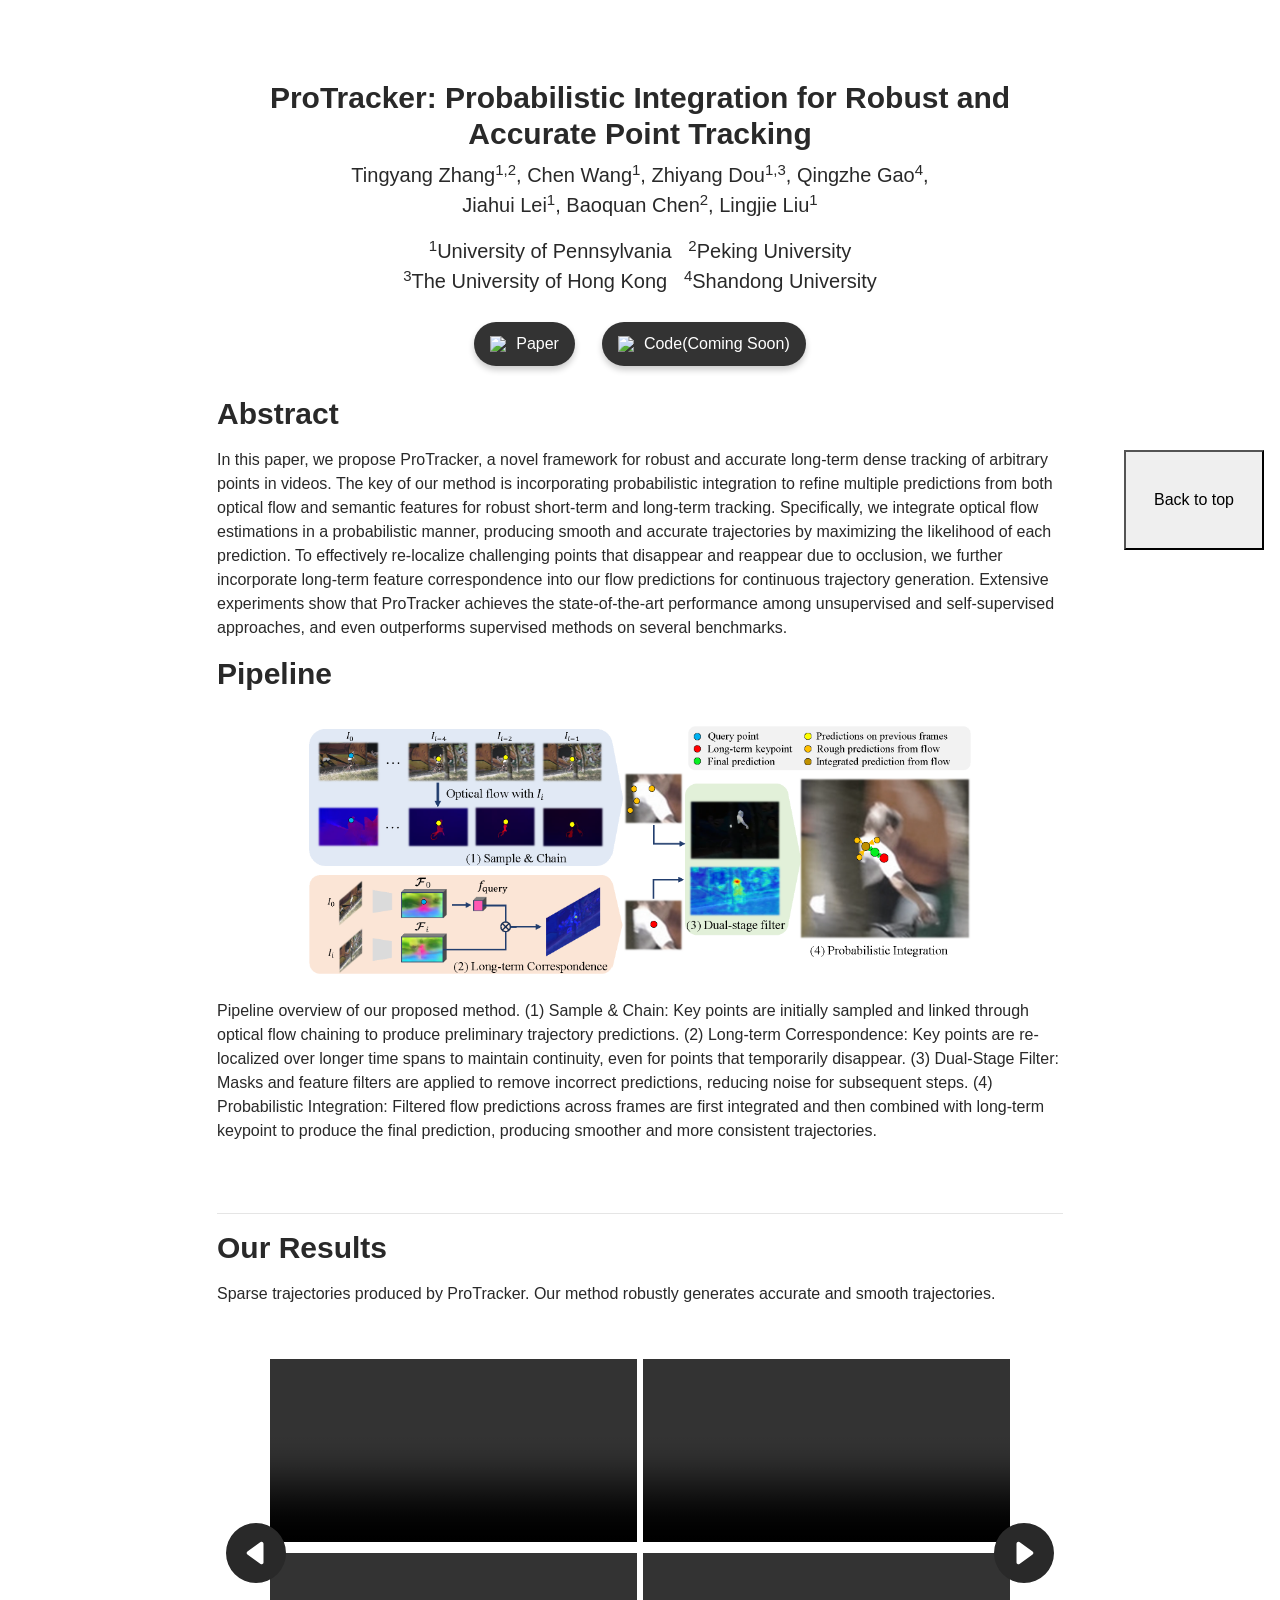
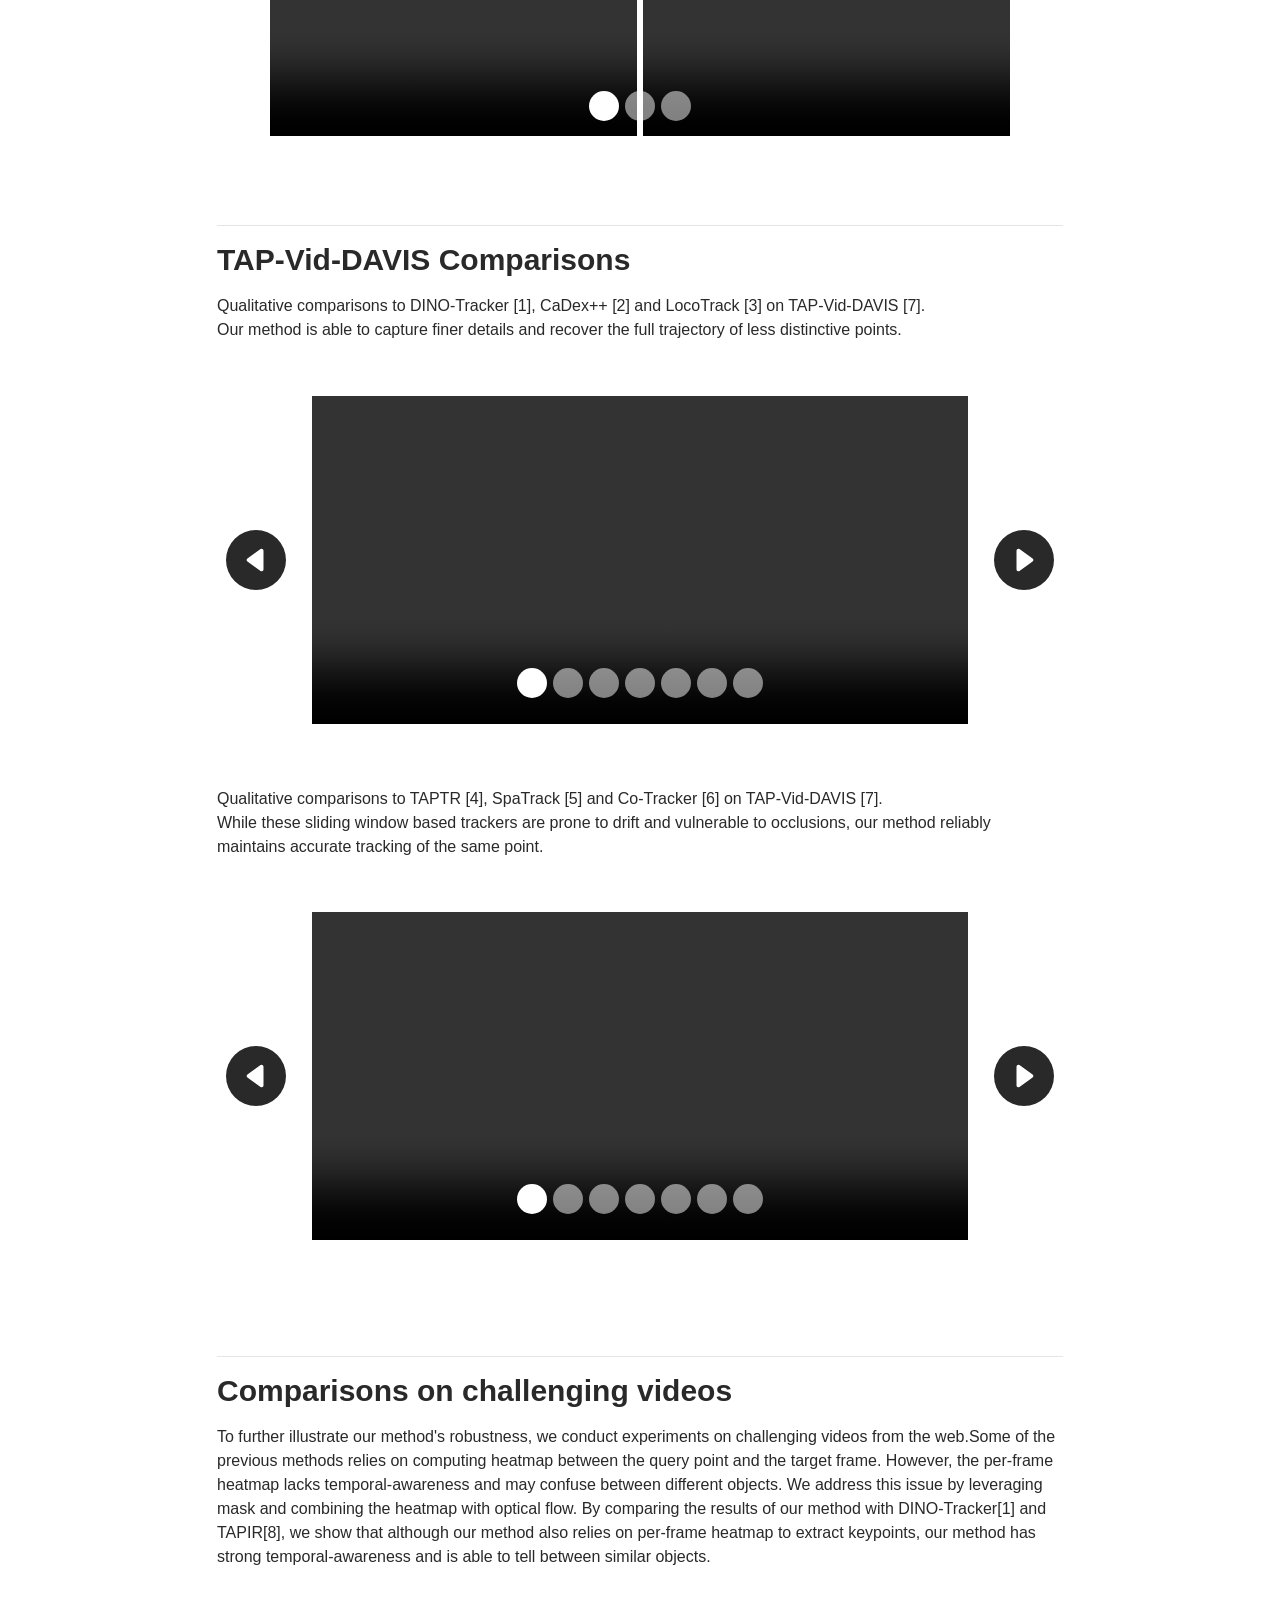
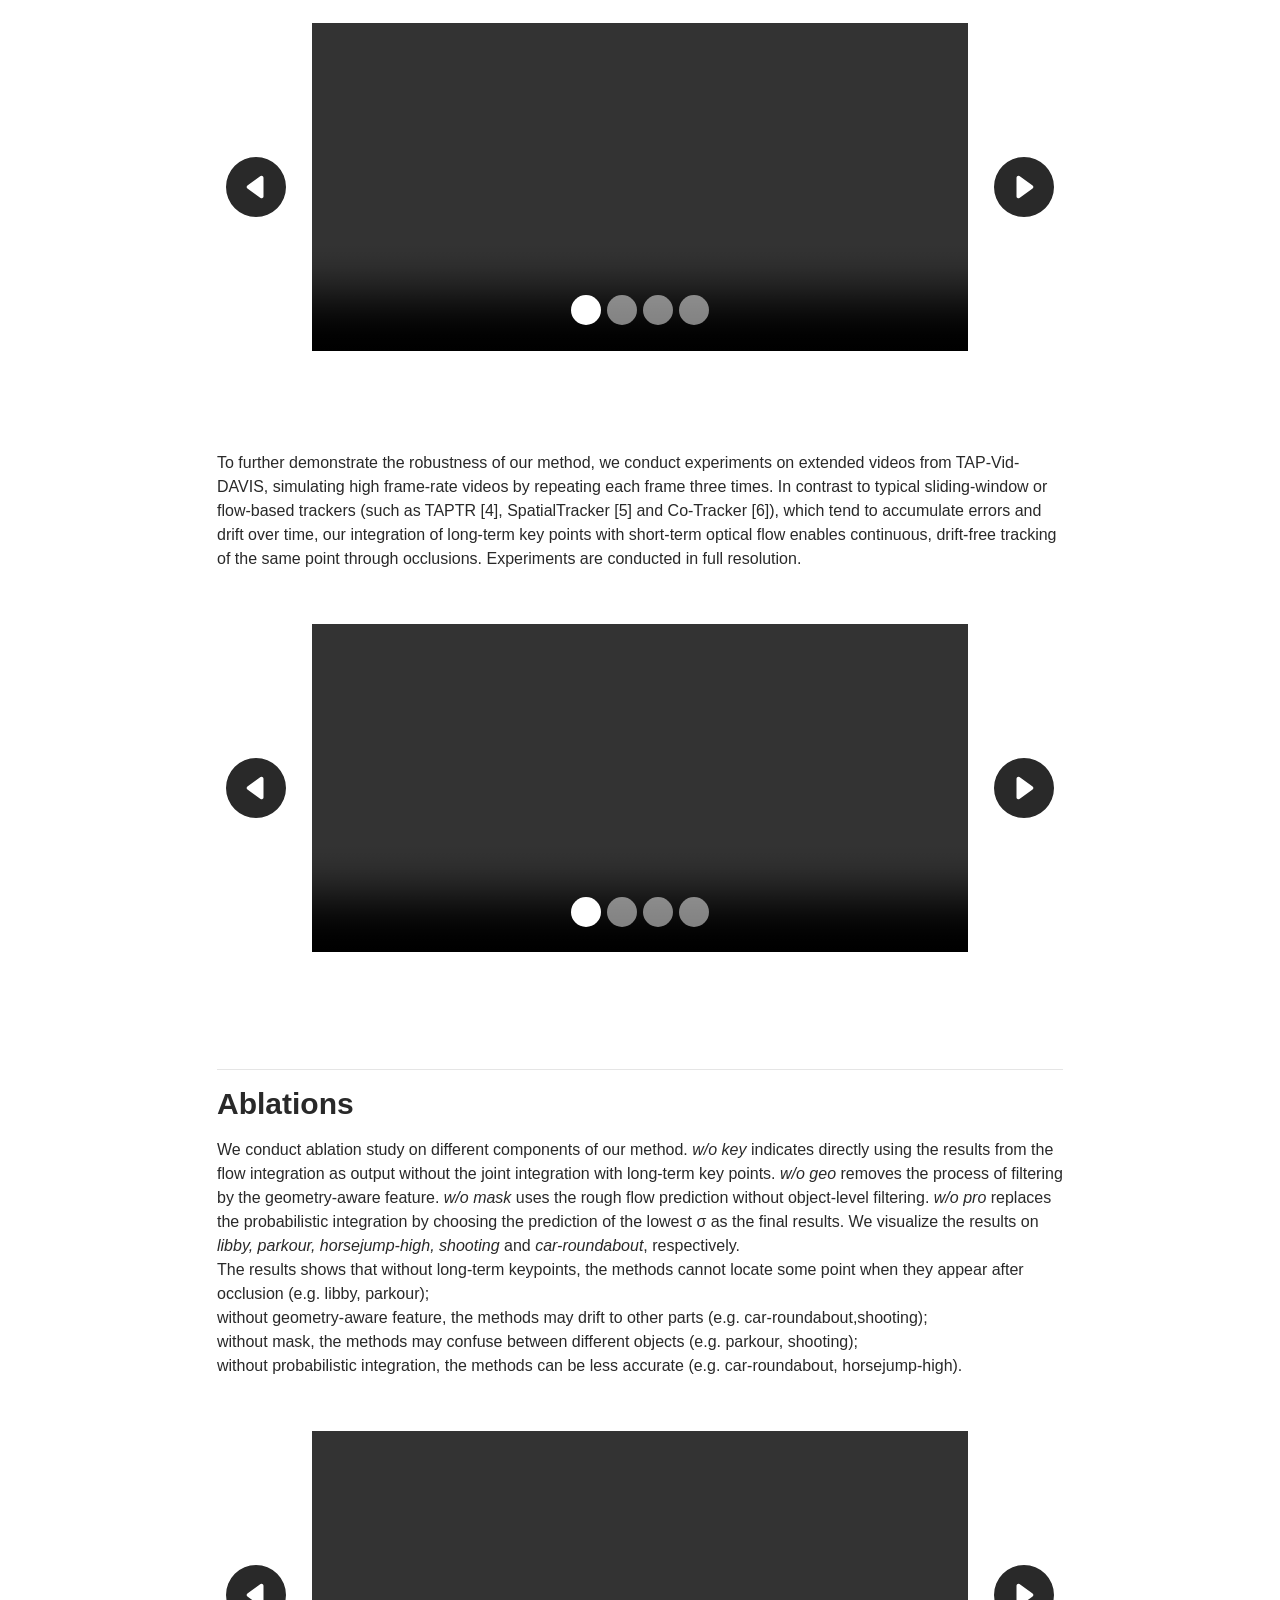
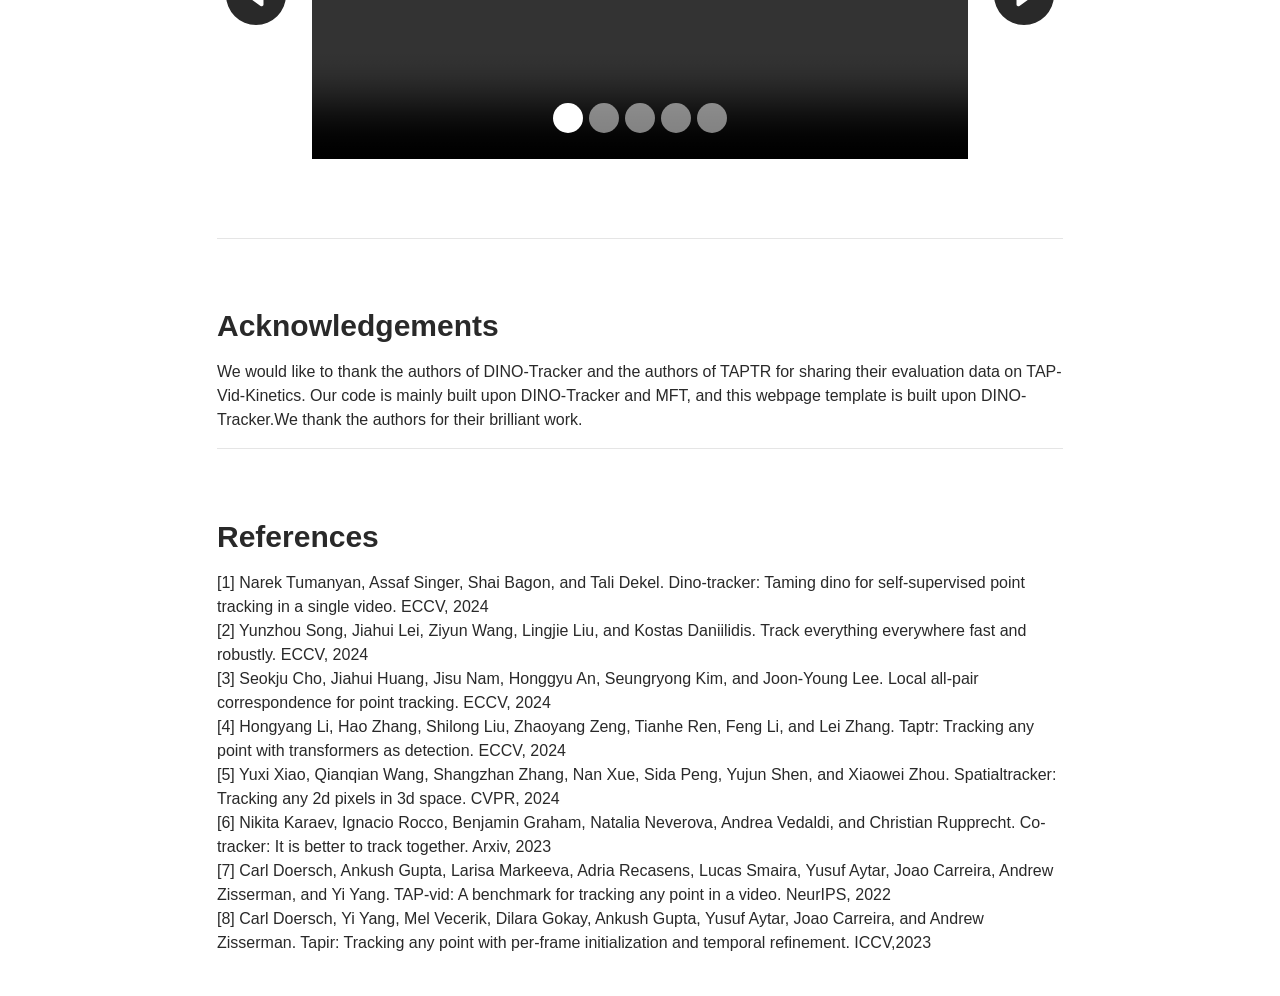
==== commit 7e4bd1fb: "modify format" ====
--- a/index.html
+++ b/index.html
@@ -24,7 +24,7 @@
         background-color: #333; /* 深色背景 */
         color: white; /* 文字颜色设置为白色 */
         border-radius: 25px;
-        padding: 10px 20px;
+        padding: 10px 16px;
         margin: 10px;
         text-decoration: none; /* 去掉下划线 */
         font-size: 16px;
@@ -38,8 +38,8 @@
     }
 
     .button img {
-        width: 20px;
-        height: 20px;
+        width: 16px;
+        height: 16px;
         margin-right: 10px;
     }
 
@@ -52,7 +52,7 @@
 </head>
 
 <body>
-	<button style="position: fixed;right: 15px;top:  50%;height: 100px;width: 140px; font-size: 20px;" type="button"><a href="#top">Back to top</a></button> 
+	<button style="position: fixed;right: 16px;top:  50%;height: 100px;width: 140px; font-size: 16px;" type="button"><a href="#top">Back to top</a></button> 
 <div class="page-container" style="padding-top: 30px;">
   <div style="height: 50px;"></div>
   <h1 style="font-size: 30px;font-weight: bold;" align="center">ProTracker: Probabilistic Integration for Robust and Accurate Point Tracking</h1>
@@ -75,7 +75,7 @@
         <sup>4</sup>Shandong University
     </p>
   </div>
-  <!-- <div style="text-align: center; font-size: 20px; margin-top: 10px;">
+  <!-- <div style="text-align: center; font-size: 16px; margin-top: 10px;">
     <p>Tingyang Zhang &nbsp;&nbsp; Chen Wang &nbsp;&nbsp; Zhiyang Dou &nbsp;&nbsp; Qingzhe Gao</p>
     <p>Jiahui Lei &nbsp;&nbsp; Baoquan Chen &nbsp;&nbsp; Lingjie Liu</p>
   </div> -->
@@ -103,7 +103,7 @@
 
   <!------------------ BEGIN SECTION ------------------>
   <h1><p style="font-size: 30px;font-weight: bold;">Abstract</p></h1>
-  <p style="font-size: 20px;" align="left">
+  <p style="font-size: 16px;" align="left">
     In this paper, we propose ProTracker, a novel framework for robust and accurate long-term dense tracking of arbitrary points in videos. 
     The key of our method is incorporating probabilistic integration to refine multiple predictions from both optical flow and semantic 
     features for robust short-term and long-term tracking.
@@ -113,8 +113,8 @@
 
   </p>
   <h1><p style="font-size: 30px;font-weight: bold;">Pipeline</p></h1>
-  <p align="center"><img src="./assets/pipeline.png" alt="Pipeline" width="60%" /></p>
-  <p style="font-size: 20px;" align="left">
+  <p align="center"><img src="./assets/pipeline.png" alt="Pipeline" width="80%" /></p>
+  <p style="font-size: 16px;" align="left">
     Pipeline overview of our proposed method. (1) Sample & Chain: Key points are initially sampled and linked through optical flow 
     chaining to produce preliminary trajectory predictions. (2) Long-term Correspondence: Key points are re-localized over longer 
     time spans to maintain continuity, even for points that temporarily disappear.  (3) Dual-Stage Filter: Masks and feature filters 
@@ -130,7 +130,7 @@
 
   <h1 id="our_results_container" align="left"><a name="image-results" id="image-results"></a><p style="font-size: 30px;font-weight: bold;">Our Results</p></h1>
 
-  <p style="font-size: 20px;" align="left">
+  <p style="font-size: 16px;" align="left">
     Sparse trajectories produced by ProTracker. Our method robustly generates accurate and smooth trajectories.
   </p>
 
@@ -246,7 +246,7 @@
   <h1 id="comparison_tap_vid_davis_container" align="left"><a name="image-results" id="image-results"></a><p style="font-size: 30px;font-weight: bold;">TAP-Vid-DAVIS Comparisons</p></h1>
 
 
-  <p style="font-size: 20px;" align="left">
+  <p style="font-size: 16px;" align="left">
     Qualitative comparisons to DINO-Tracker <a href="#ref-paper-1">[1]</a>, CaDex++ <a href="#ref-paper-2">[2]</a> and LocoTrack <a href="#ref-paper-3">[3]</a> on TAP-Vid-DAVIS <a href="#ref-paper-5">[7]</a>.
     <br />
     Our method is able to capture finer details and recover the full trajectory of less distinctive points.
@@ -339,7 +339,7 @@
         <br />
 
   </div>
-  <p style="font-size: 20px;" align="left">
+  <p style="font-size: 16px;" align="left">
     Qualitative comparisons to TAPTR <a href="#ref-paper-4">[4]</a>, SpaTrack <a href="#ref-paper-5">[5]</a> and Co-Tracker <a href="#ref-paper-6">[6]</a> on TAP-Vid-DAVIS <a href="#ref-paper-7">[7]</a>.
     <br />
     While these sliding window based trackers are prone to drift and vulnerable to occlusions, our method 
@@ -447,7 +447,7 @@
   <h1 id="tell_objects_container" align="left"><a name="image-results" id="image-results"></a><p style="font-size: 30px;font-weight: bold;">Comparisons on challenging videos</p></h1>
 
 
-  <p style="font-size: 20px;" align="left">
+  <p style="font-size: 16px;" align="left">
     To further illustrate our method's robustness, we conduct experiments on challenging videos from the web.Some of the previous methods relies
     on computing heatmap between the query point and the target frame. However, the per-frame heatmap lacks temporal-awareness and may confuse between
     different objects. We address this issue by leveraging mask and combining the heatmap with optical flow. By comparing the results 
@@ -515,7 +515,7 @@
 
   <br />
 
-  <p style="font-size: 20px;" align="left">
+  <p style="font-size: 16px;" align="left">
     To further demonstrate the robustness of our method, we conduct experiments on extended videos from TAP-Vid-DAVIS, 
     simulating high frame-rate videos by repeating each frame three times. In contrast to typical sliding-window or flow-based trackers 
     (such as TAPTR <a href="#ref-paper-4">[4]</a>, SpatialTracker <a href="#ref-paper-5">[5]</a> and Co-Tracker <a href="#ref-paper-6">[6]</a>), 
@@ -595,7 +595,7 @@
 	
   <h1 id="ablation_container" align="left"><a name="image-results" id="image-results"></a><p style="font-size: 30px;font-weight: bold;">Ablations</p></h1>
 
-  <p style="font-size: 20px;" align="left">
+  <p style="font-size: 16px;" align="left">
     We conduct ablation study on different components of our method. <i>w/o key</i> indicates directly using the results from the 
     flow integration as output without the joint integration with long-term key points. <i>w/o geo</i> removes the process of filtering
     by the geometry-aware feature. <i>w/o mask</i> uses the rough flow prediction without object-level filtering. <i>w/o pro</i> replaces the
@@ -681,7 +681,7 @@
 
   <h1><p style="font-size: 30px;font-weight: bold;">Acknowledgements</p></h1>
 
-  <p style="font-size: 20px;" align="left">
+  <p style="font-size: 16px;" align="left">
     We would like to thank the authors of DINO-Tracker and the authors of TAPTR for sharing their evaluation data on TAP-Vid-Kinetics.
     Our code is mainly built upon DINO-Tracker and MFT,
     and this webpage template
@@ -697,7 +697,7 @@
 
   <h1><p style="font-size: 30px;font-weight: bold;">References</p></h1>
 
-  <p style="font-size: 15px;">
+  <p style="font-size: 16px;">
     <a name="ref-paper-1" id="ref-paper-1">
       [1] Narek Tumanyan, Assaf Singer, Shai Bagon, and Tali Dekel. Dino-tracker: Taming dino for self-supervised point tracking in a single video. ECCV, 2024
     </a>
--- a/assets/style.css
+++ b/assets/style.css
@@ -74,11 +74,13 @@
 .slide-continer {
     /* width: 2000px; */
     margin: 0 auto; /* top and bottom, right and left */
+    margin-left: -10%;
     text-align: center; /* top, right, bottom, left */
     padding-top: 0em;
     padding-left: 1em;
     padding-right: 1em;
     padding-bottom: 1em;
+    width: 120%; 
 }
 
 .tapvid-davis-comp-container {
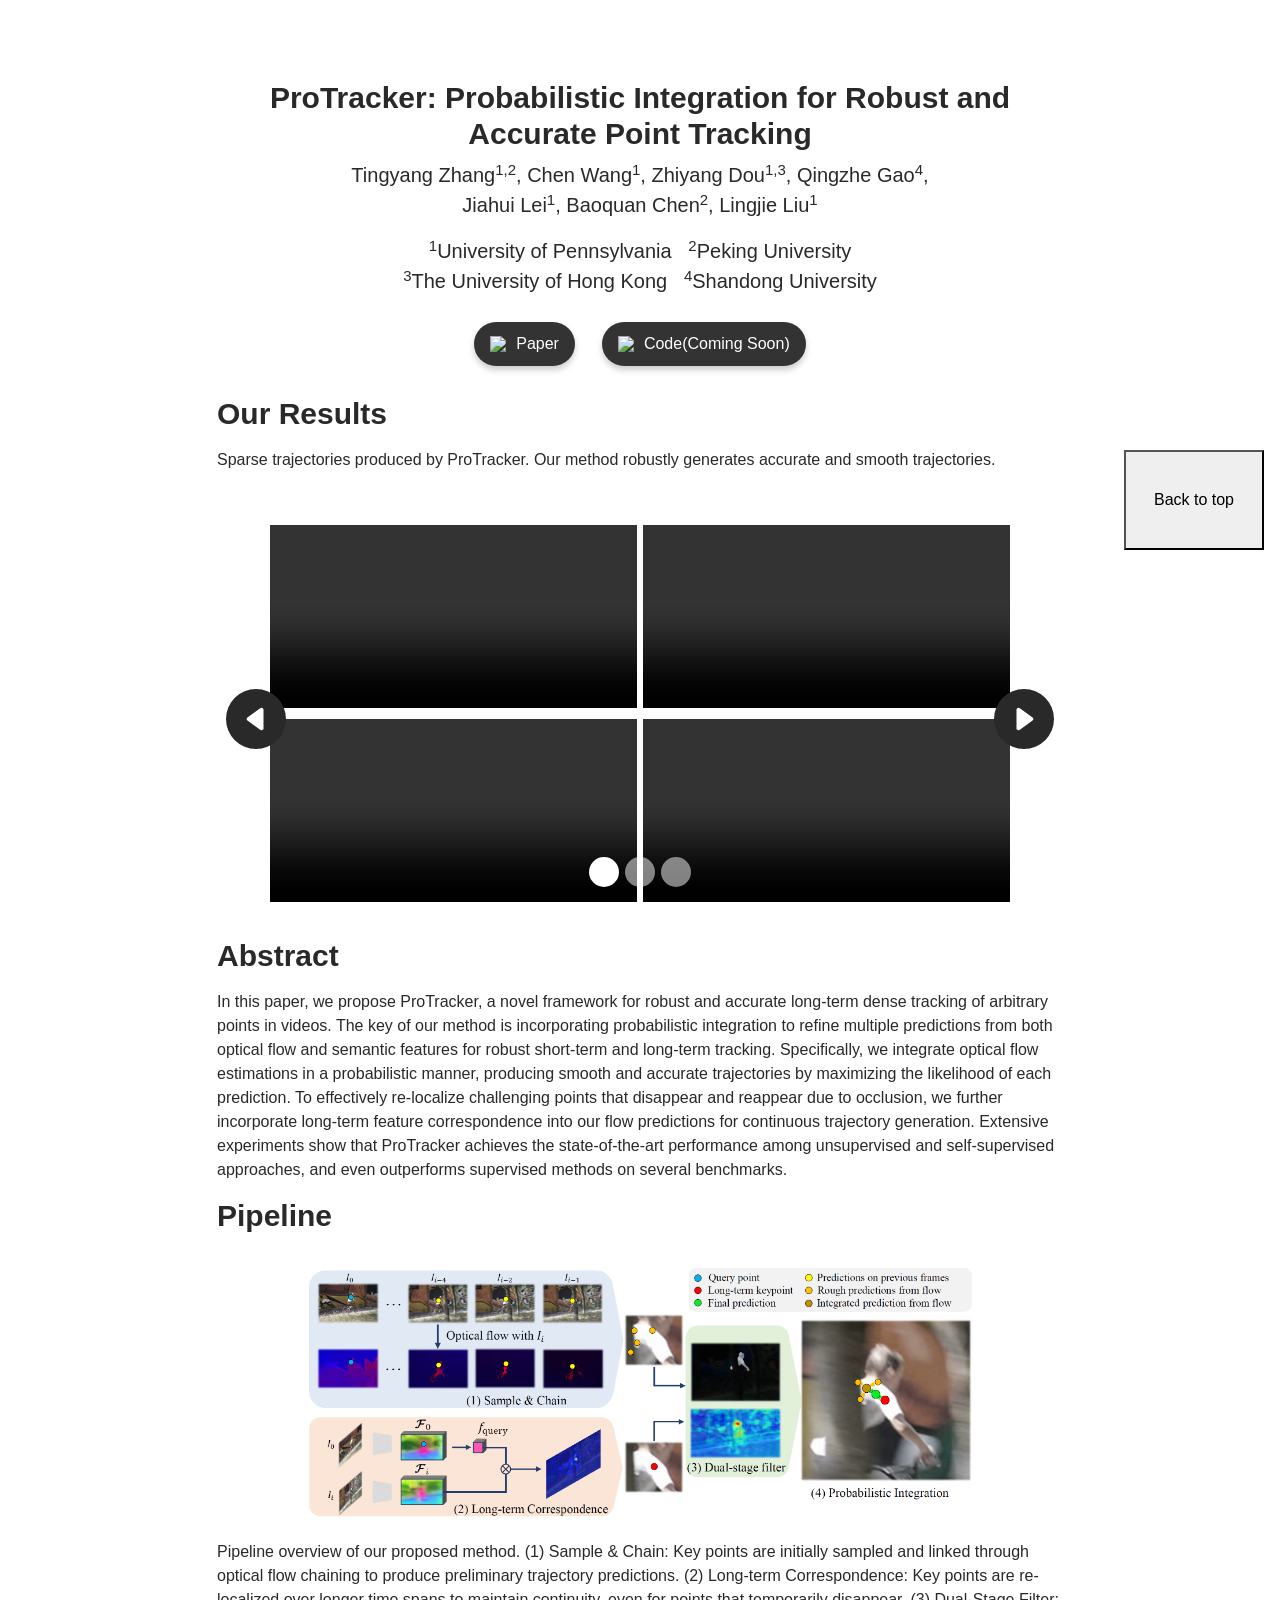
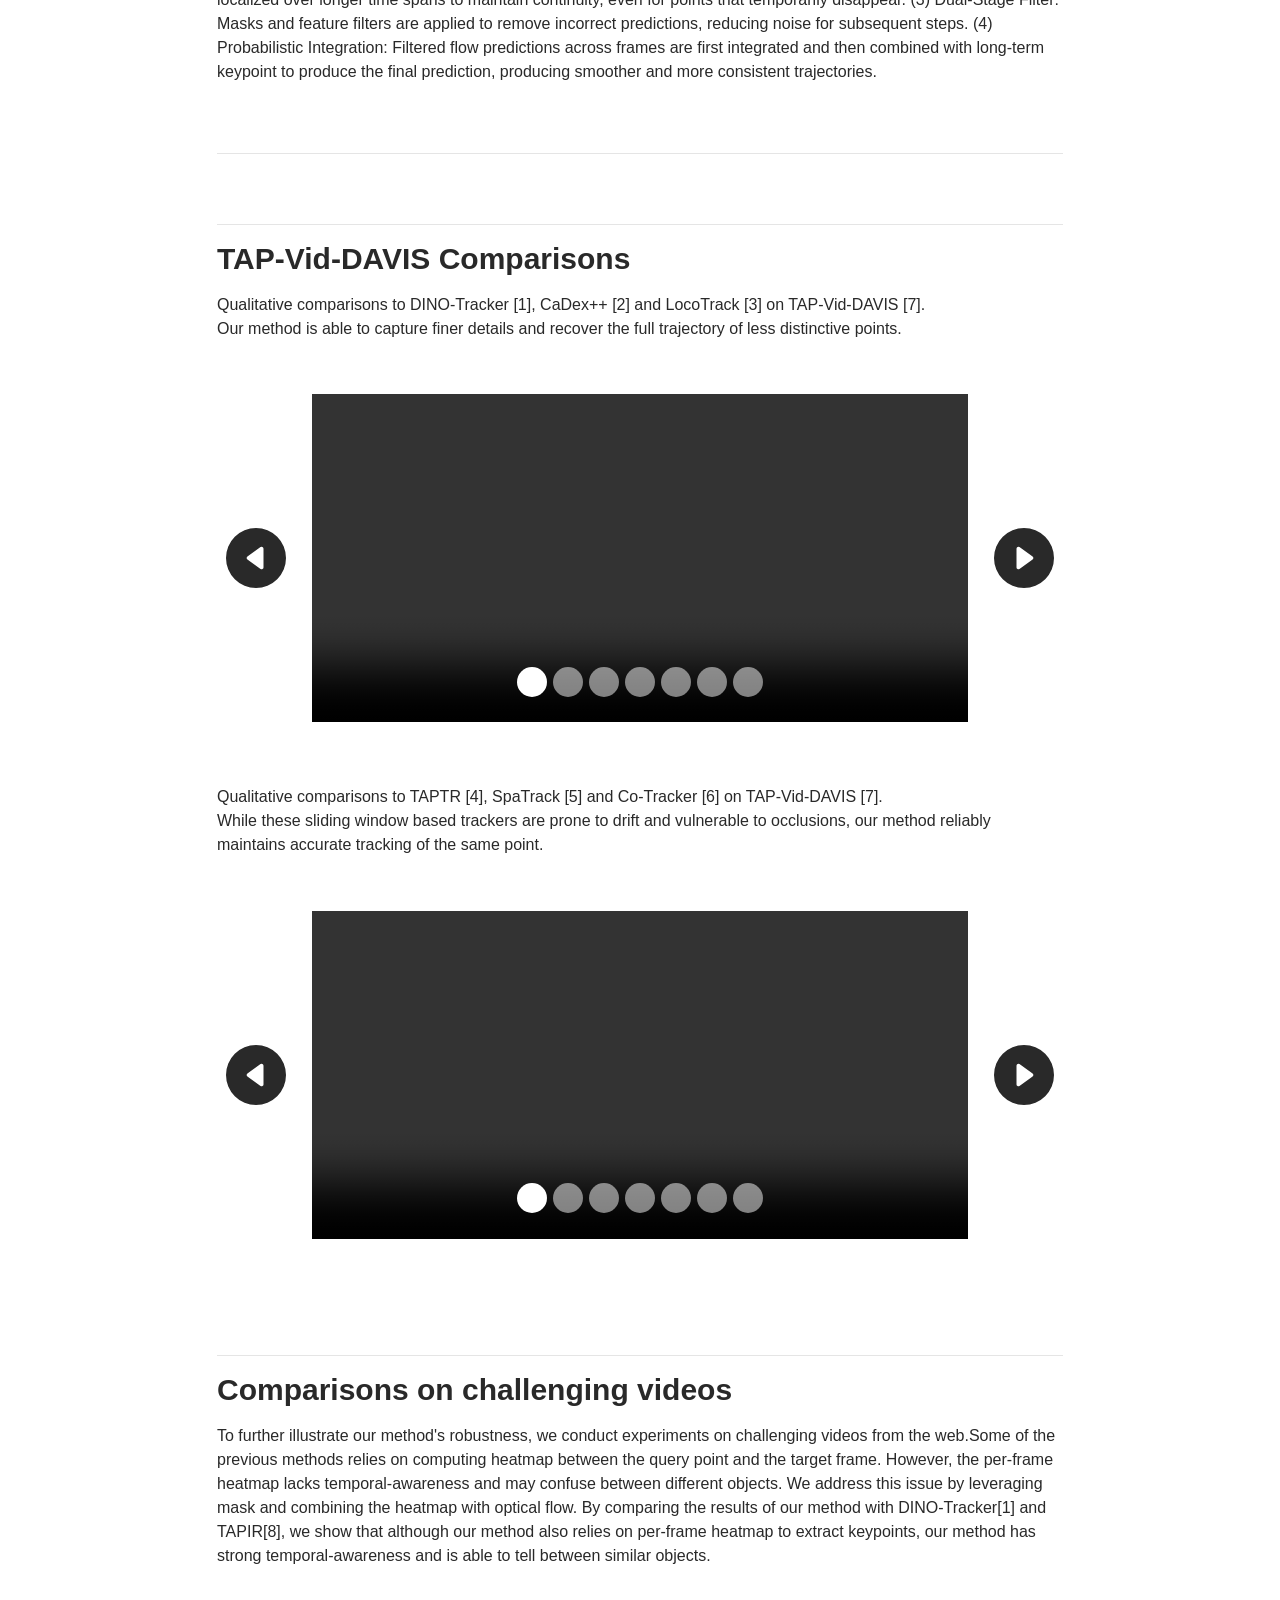
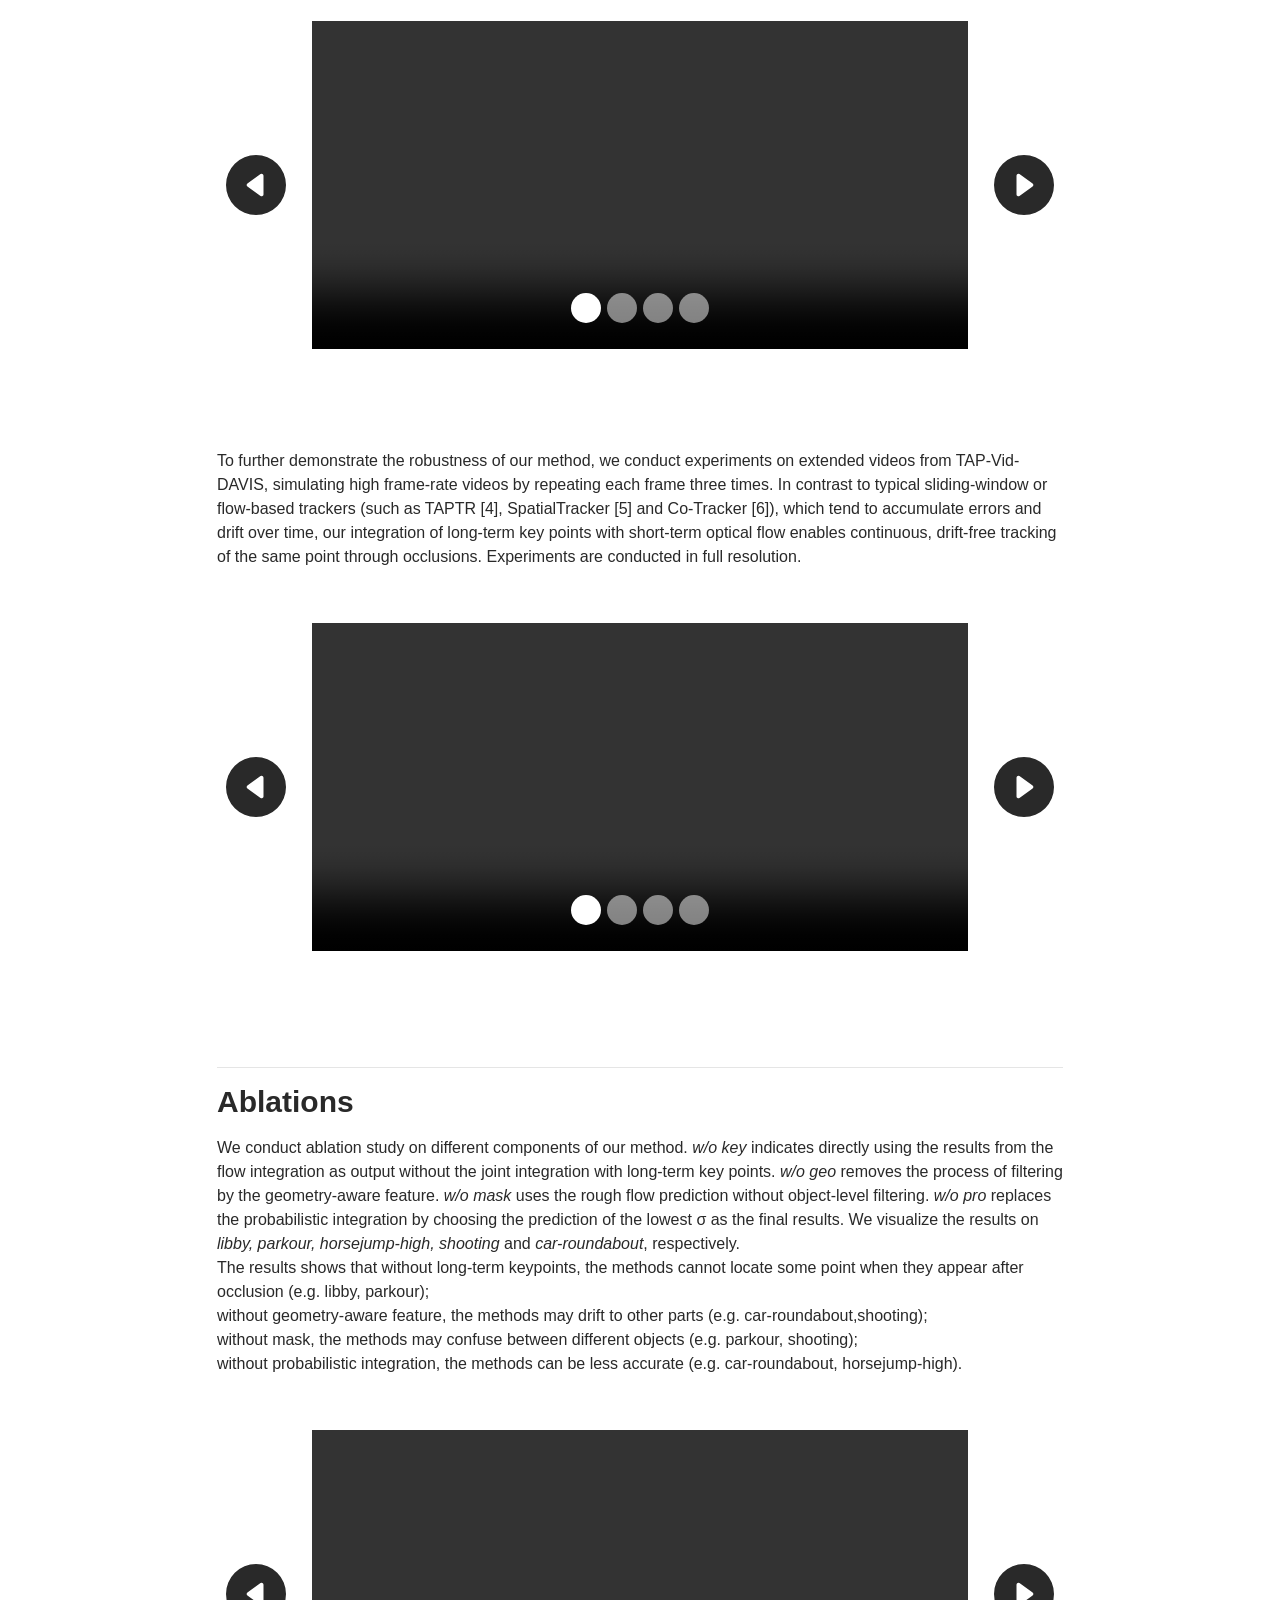
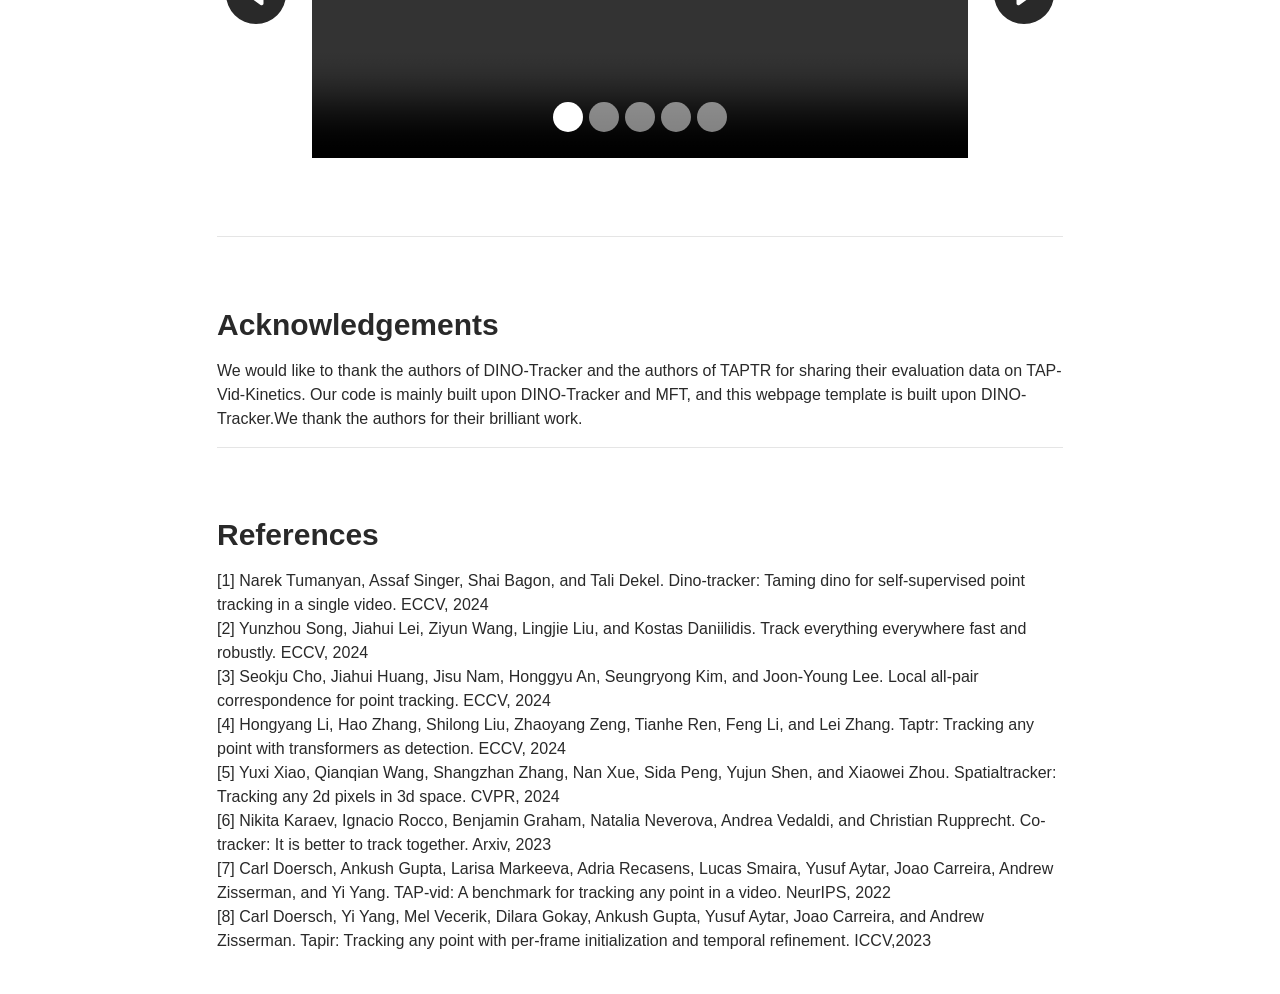
==== commit 6c19d70e: "modify webpage" ====
--- a/index.html
+++ b/index.html
@@ -5,7 +5,7 @@
 <head><meta http-equiv="Content-Type" content="text/html; charset=UTF-8">
 
     <title>ProTracker: Probabilistic Integration for Robust and Accurate Point Tracking</title>
-    <link rel="shortcut icon" href="https://www.weizmann.ac.il/pages/sites/all/images/favicon.svg">
+    <link rel="shortcut icon" href="./assets/favicon.ico">
 
     <link href="https://fonts.cdnfonts.com/css/chalkduster" rel="stylesheet">
     <style>
@@ -99,35 +99,9 @@
 	<li><a href="#ablation_container">Ablations</a></li>
   </ul> -->
   <!-- <p><br><span class="emph">We recommend watching videos in full screen. Use left-right arrows to browse through the videos in each section.</span></p> -->
-
-
-  <!------------------ BEGIN SECTION ------------------>
-  <h1><p style="font-size: 30px;font-weight: bold;">Abstract</p></h1>
-  <p style="font-size: 16px;" align="left">
-    In this paper, we propose ProTracker, a novel framework for robust and accurate long-term dense tracking of arbitrary points in videos. 
-    The key of our method is incorporating probabilistic integration to refine multiple predictions from both optical flow and semantic 
-    features for robust short-term and long-term tracking.
-    Specifically, we integrate optical flow estimations in a probabilistic manner, producing smooth and accurate trajectories by maximizing the likelihood of each prediction. 
-    To effectively re-localize challenging points that disappear and reappear due to occlusion, we further incorporate long-term feature correspondence into our flow predictions for continuous trajectory generation. 
-    Extensive experiments show that ProTracker achieves the state-of-the-art performance among unsupervised and self-supervised approaches, and even outperforms supervised methods on several benchmarks.
-
-  </p>
-  <h1><p style="font-size: 30px;font-weight: bold;">Pipeline</p></h1>
-  <p align="center"><img src="./assets/pipeline.png" alt="Pipeline" width="80%" /></p>
-  <p style="font-size: 16px;" align="left">
-    Pipeline overview of our proposed method. (1) Sample & Chain: Key points are initially sampled and linked through optical flow 
-    chaining to produce preliminary trajectory predictions. (2) Long-term Correspondence: Key points are re-localized over longer 
-    time spans to maintain continuity, even for points that temporarily disappear.  (3) Dual-Stage Filter: Masks and feature filters 
-    are applied to remove incorrect predictions, reducing noise for subsequent steps. (4) Probabilistic Integration: Filtered flow 
-    predictions across frames are first integrated and then combined with long-term keypoint to produce the final prediction, 
-    producing smoother and more consistent trajectories. 
-  </p>
-  <p>&nbsp;</p>
-  <hr>
-	
-  
-
-
+  
+  
+  
   <h1 id="our_results_container" align="left"><a name="image-results" id="image-results"></a><p style="font-size: 30px;font-weight: bold;">Our Results</p></h1>
 
   <p style="font-size: 16px;" align="left">
@@ -235,6 +209,35 @@
   </div>
 
   <!------------------ END SECTION ------------------>
+
+  <!------------------ BEGIN SECTION ------------------>
+  <h1><p style="font-size: 30px;font-weight: bold;">Abstract</p></h1>
+  <p style="font-size: 16px;" align="left">
+    In this paper, we propose ProTracker, a novel framework for robust and accurate long-term dense tracking of arbitrary points in videos. 
+    The key of our method is incorporating probabilistic integration to refine multiple predictions from both optical flow and semantic 
+    features for robust short-term and long-term tracking.
+    Specifically, we integrate optical flow estimations in a probabilistic manner, producing smooth and accurate trajectories by maximizing the likelihood of each prediction. 
+    To effectively re-localize challenging points that disappear and reappear due to occlusion, we further incorporate long-term feature correspondence into our flow predictions for continuous trajectory generation. 
+    Extensive experiments show that ProTracker achieves the state-of-the-art performance among unsupervised and self-supervised approaches, and even outperforms supervised methods on several benchmarks.
+
+  </p>
+  <h1><p style="font-size: 30px;font-weight: bold;">Pipeline</p></h1>
+  <p align="center"><img src="./assets/pipeline.png" alt="Pipeline" width="80%" /></p>
+  <p style="font-size: 16px;" align="left">
+    Pipeline overview of our proposed method. (1) Sample & Chain: Key points are initially sampled and linked through optical flow 
+    chaining to produce preliminary trajectory predictions. (2) Long-term Correspondence: Key points are re-localized over longer 
+    time spans to maintain continuity, even for points that temporarily disappear.  (3) Dual-Stage Filter: Masks and feature filters 
+    are applied to remove incorrect predictions, reducing noise for subsequent steps. (4) Probabilistic Integration: Filtered flow 
+    predictions across frames are first integrated and then combined with long-term keypoint to produce the final prediction, 
+    producing smoother and more consistent trajectories. 
+  </p>
+  <p>&nbsp;</p>
+  <hr>
+	
+  
+
+
+  
 
 
 
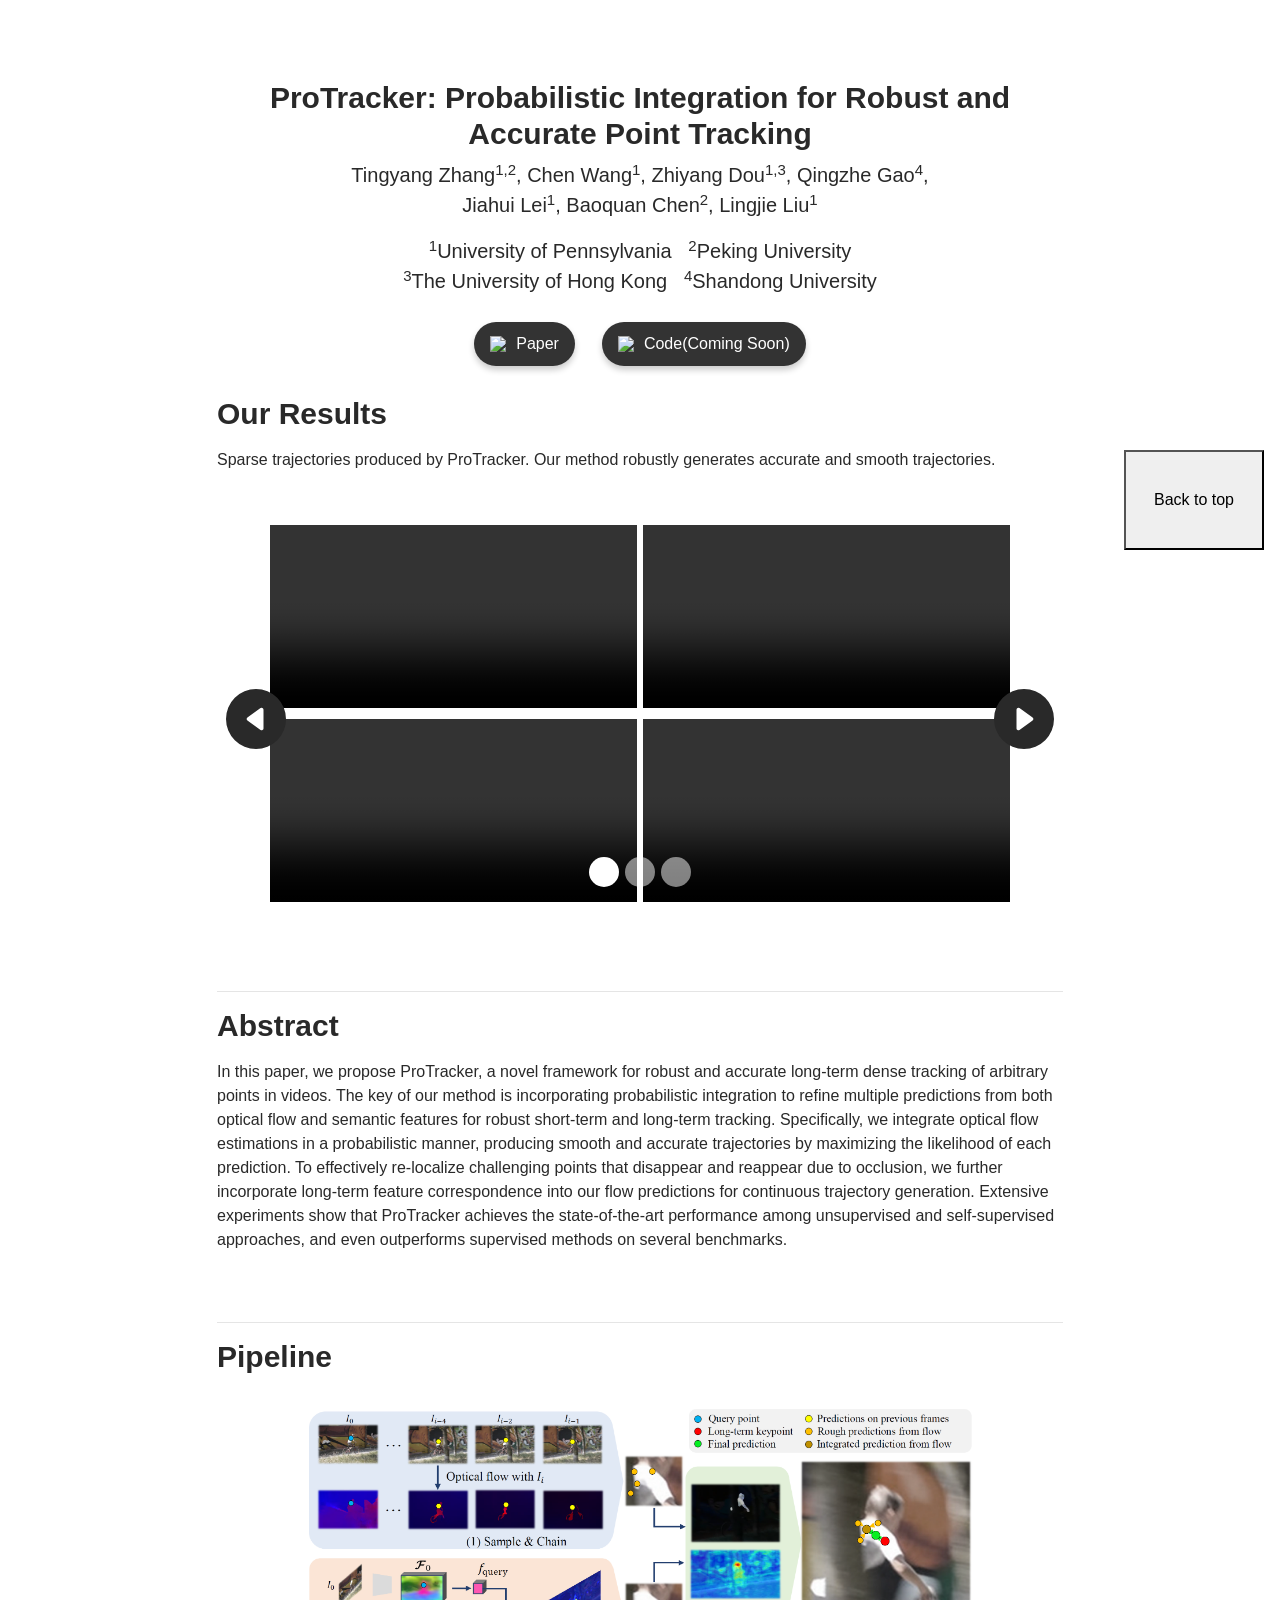
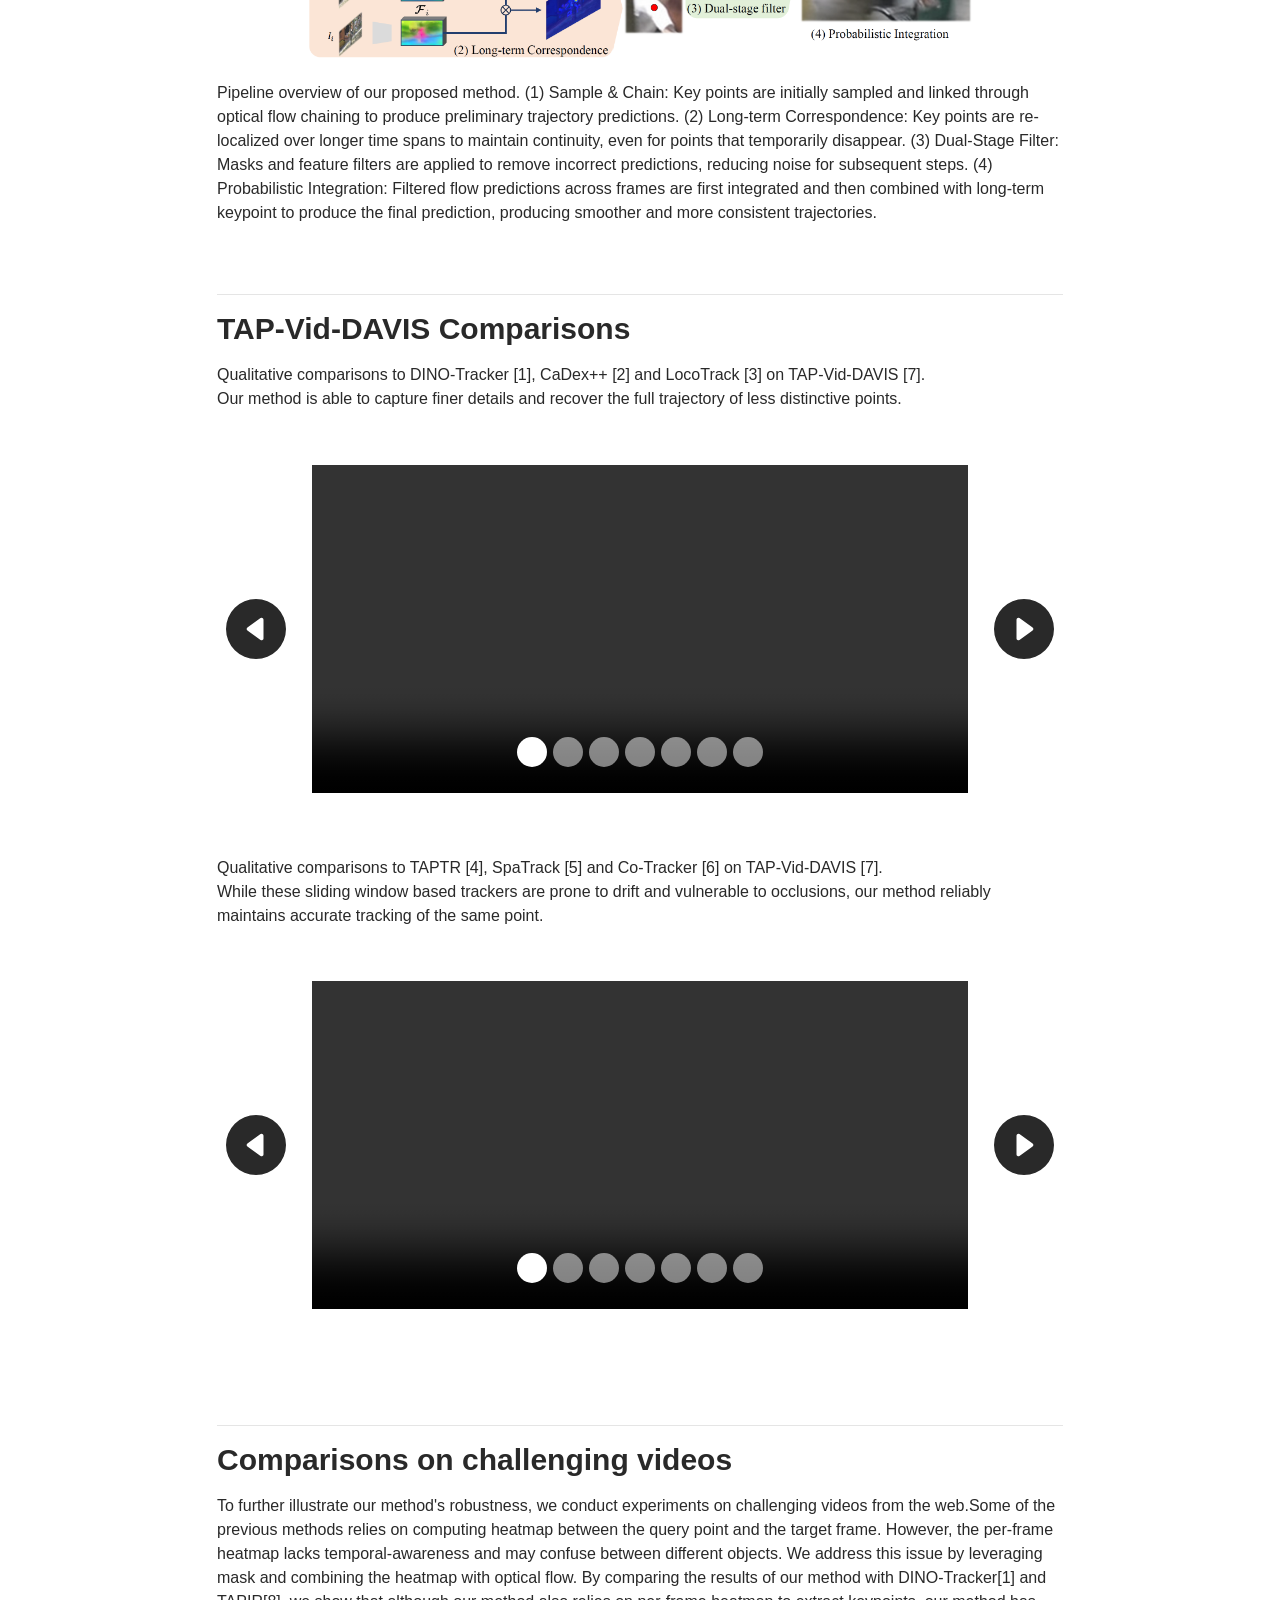
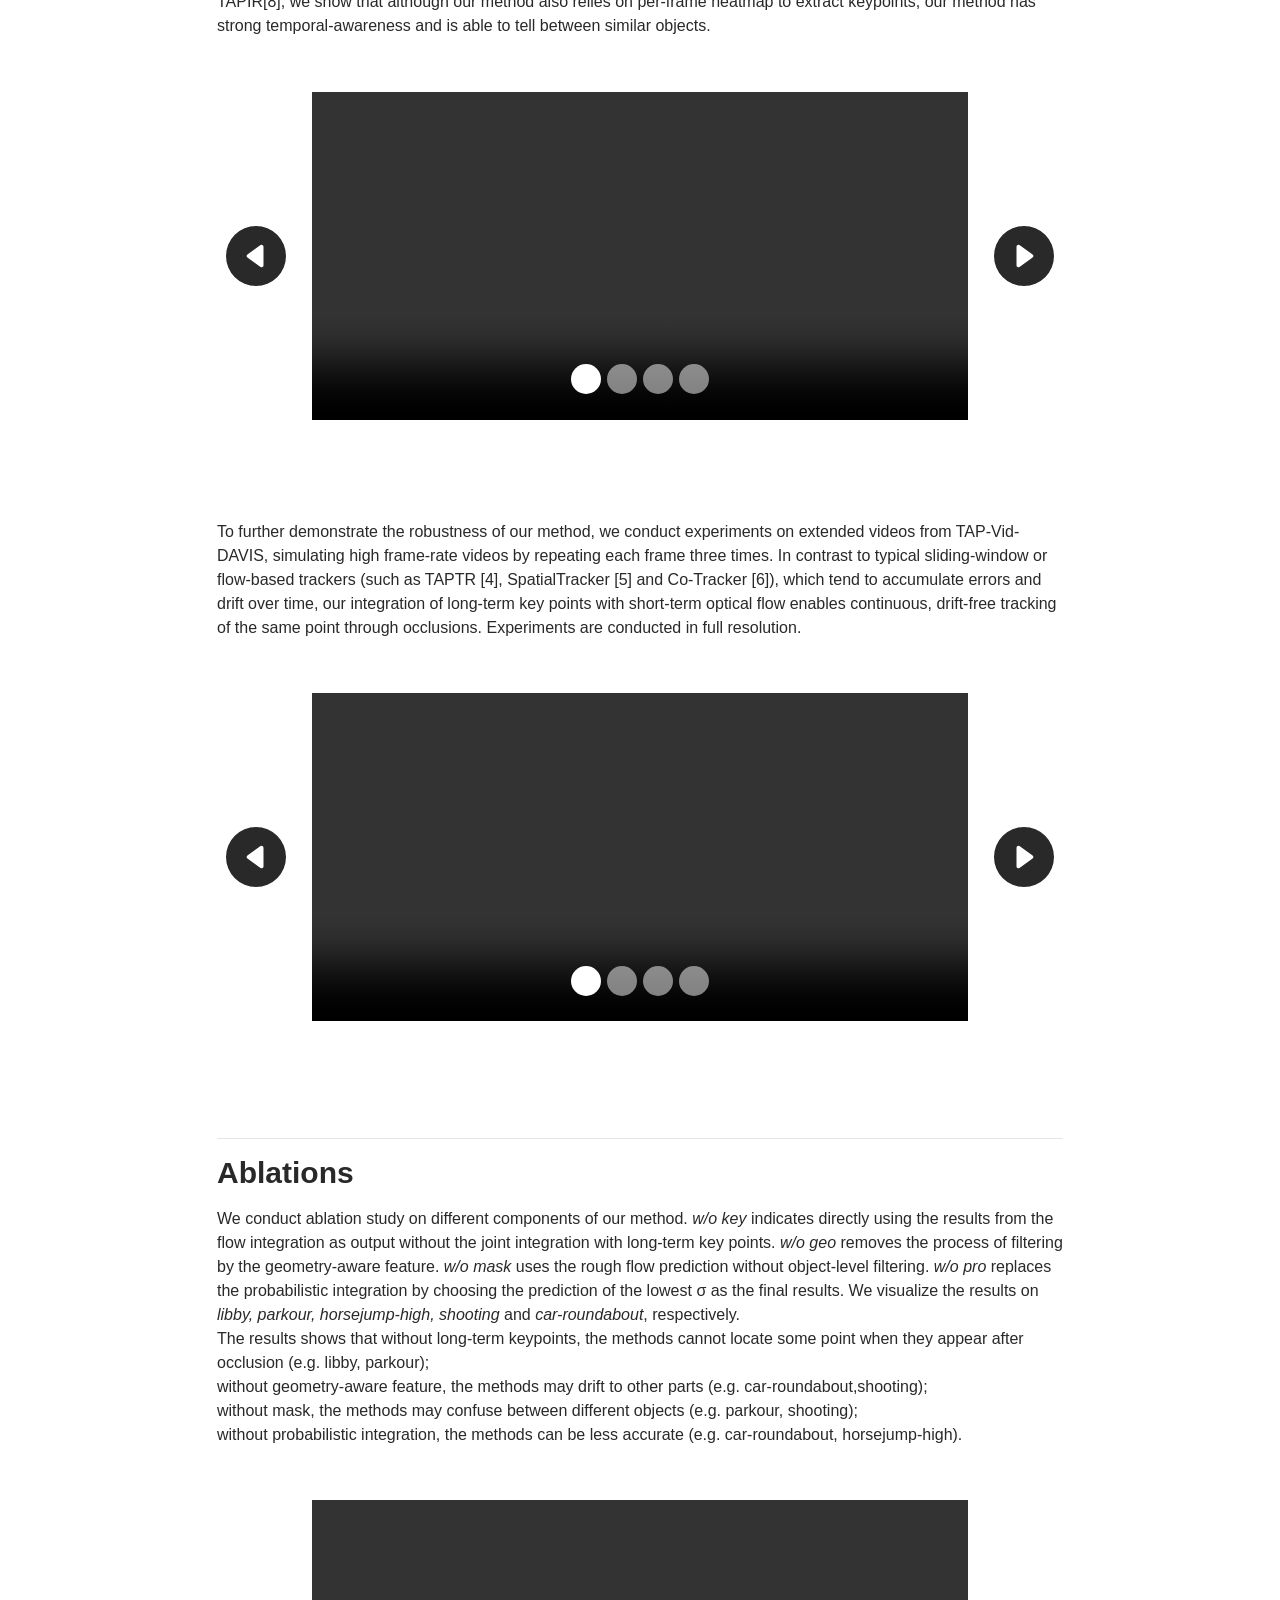
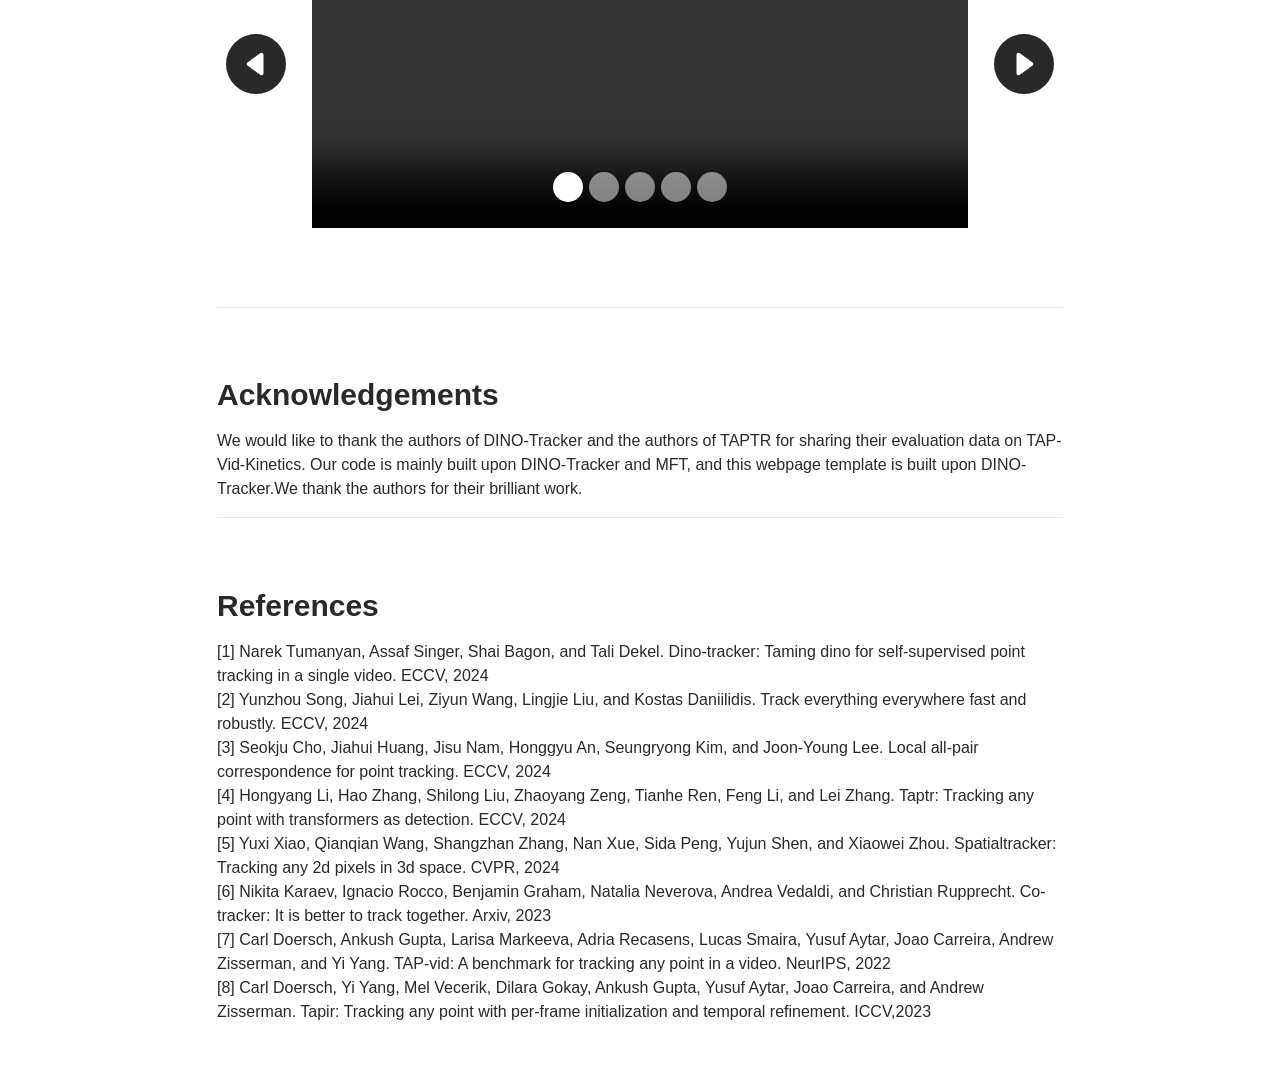
==== commit 320768ea: "add lines" ====
--- a/index.html
+++ b/index.html
@@ -85,7 +85,7 @@
       <img src="https://upload.wikimedia.org/wikipedia/commons/8/87/PDF_file_icon.svg" alt="Paper Icon">
       Paper
     </a>
-    <a href="https://github.com" class="button">
+    <a href="https://github.com/Michaelszj/pro-tracker" class="button">
         <img src="https://upload.wikimedia.org/wikipedia/commons/9/91/Octicons-mark-github.svg" alt="GitHub Icon">
         Code(Coming Soon)
     </a>
@@ -209,7 +209,8 @@
   </div>
 
   <!------------------ END SECTION ------------------>
-
+  <p>&nbsp;</p>
+  <hr>
   <!------------------ BEGIN SECTION ------------------>
   <h1><p style="font-size: 30px;font-weight: bold;">Abstract</p></h1>
   <p style="font-size: 16px;" align="left">
@@ -221,6 +222,8 @@
     Extensive experiments show that ProTracker achieves the state-of-the-art performance among unsupervised and self-supervised approaches, and even outperforms supervised methods on several benchmarks.
 
   </p>
+  <p>&nbsp;</p>
+  <hr>
   <h1><p style="font-size: 30px;font-weight: bold;">Pipeline</p></h1>
   <p align="center"><img src="./assets/pipeline.png" alt="Pipeline" width="80%" /></p>
   <p style="font-size: 16px;" align="left">
@@ -231,8 +234,7 @@
     predictions across frames are first integrated and then combined with long-term keypoint to produce the final prediction, 
     producing smoother and more consistent trajectories. 
   </p>
-  <p>&nbsp;</p>
-  <hr>
+  
 	
   
 
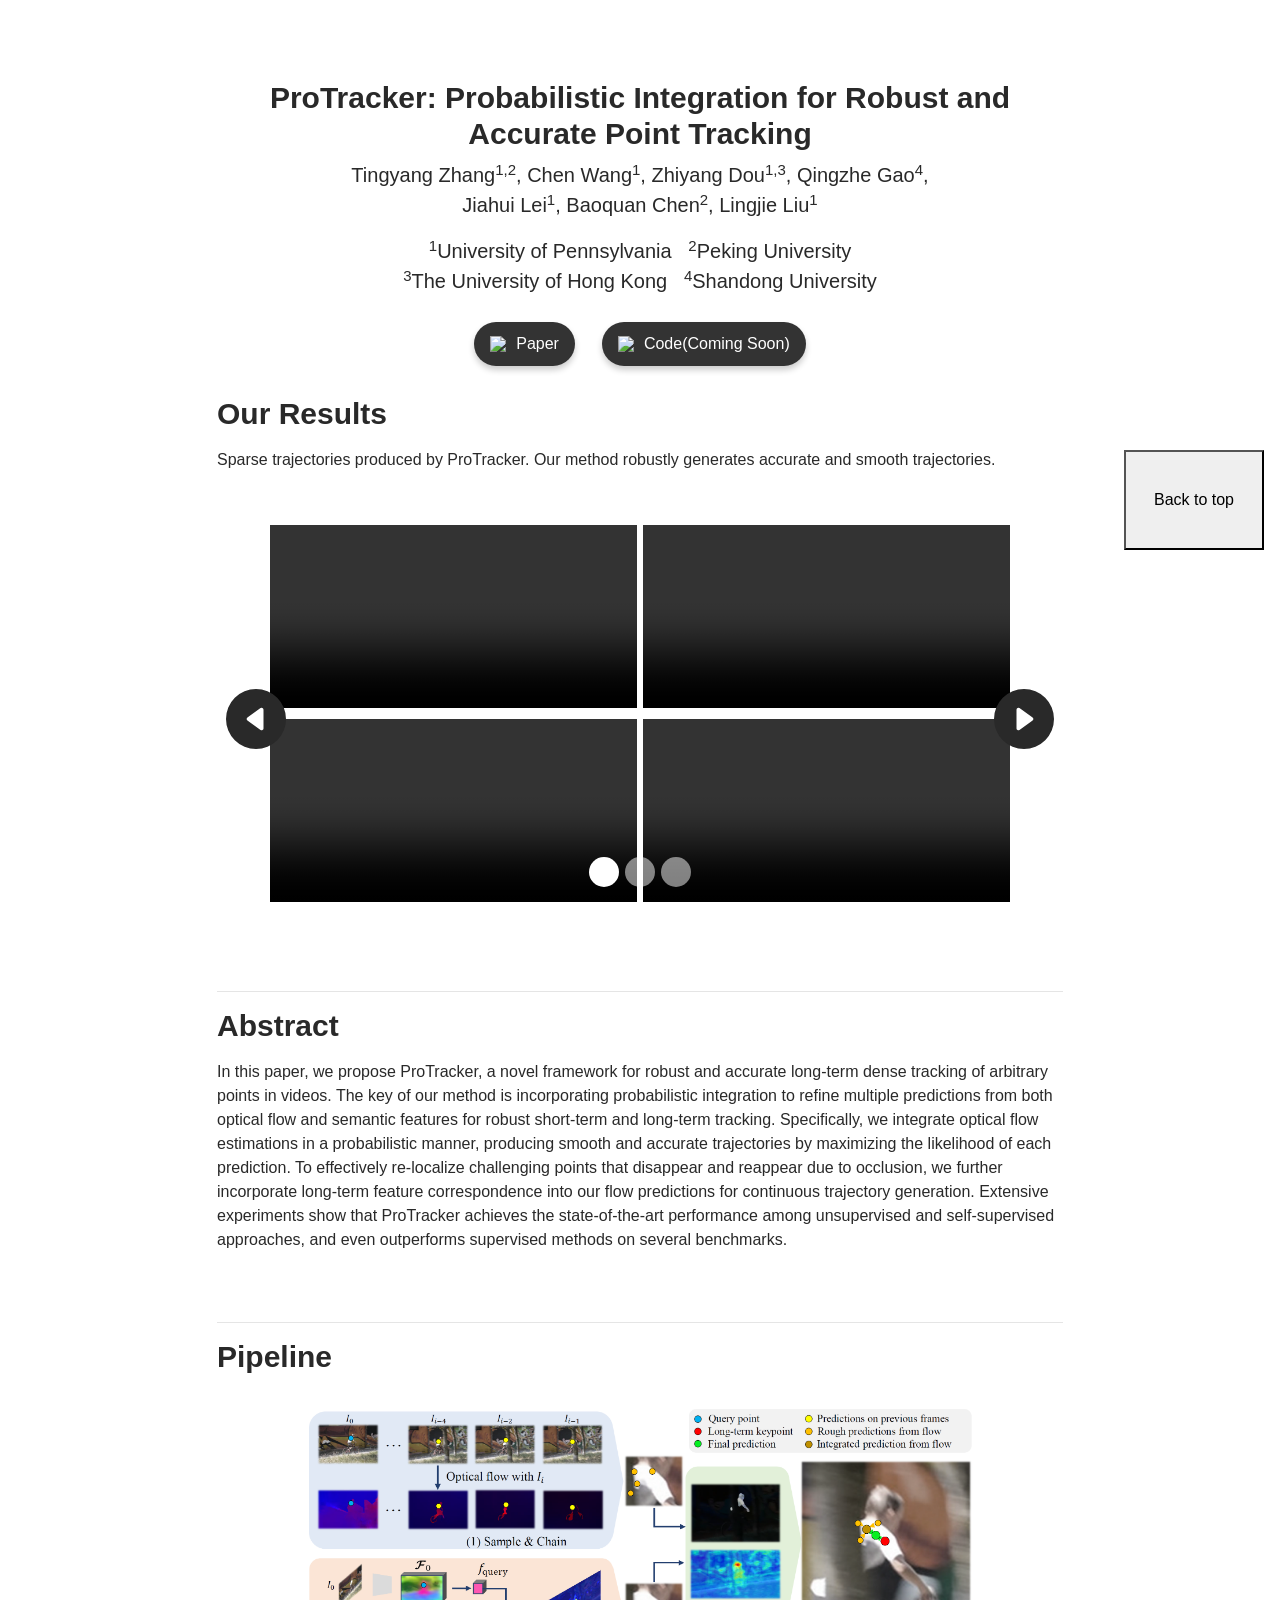
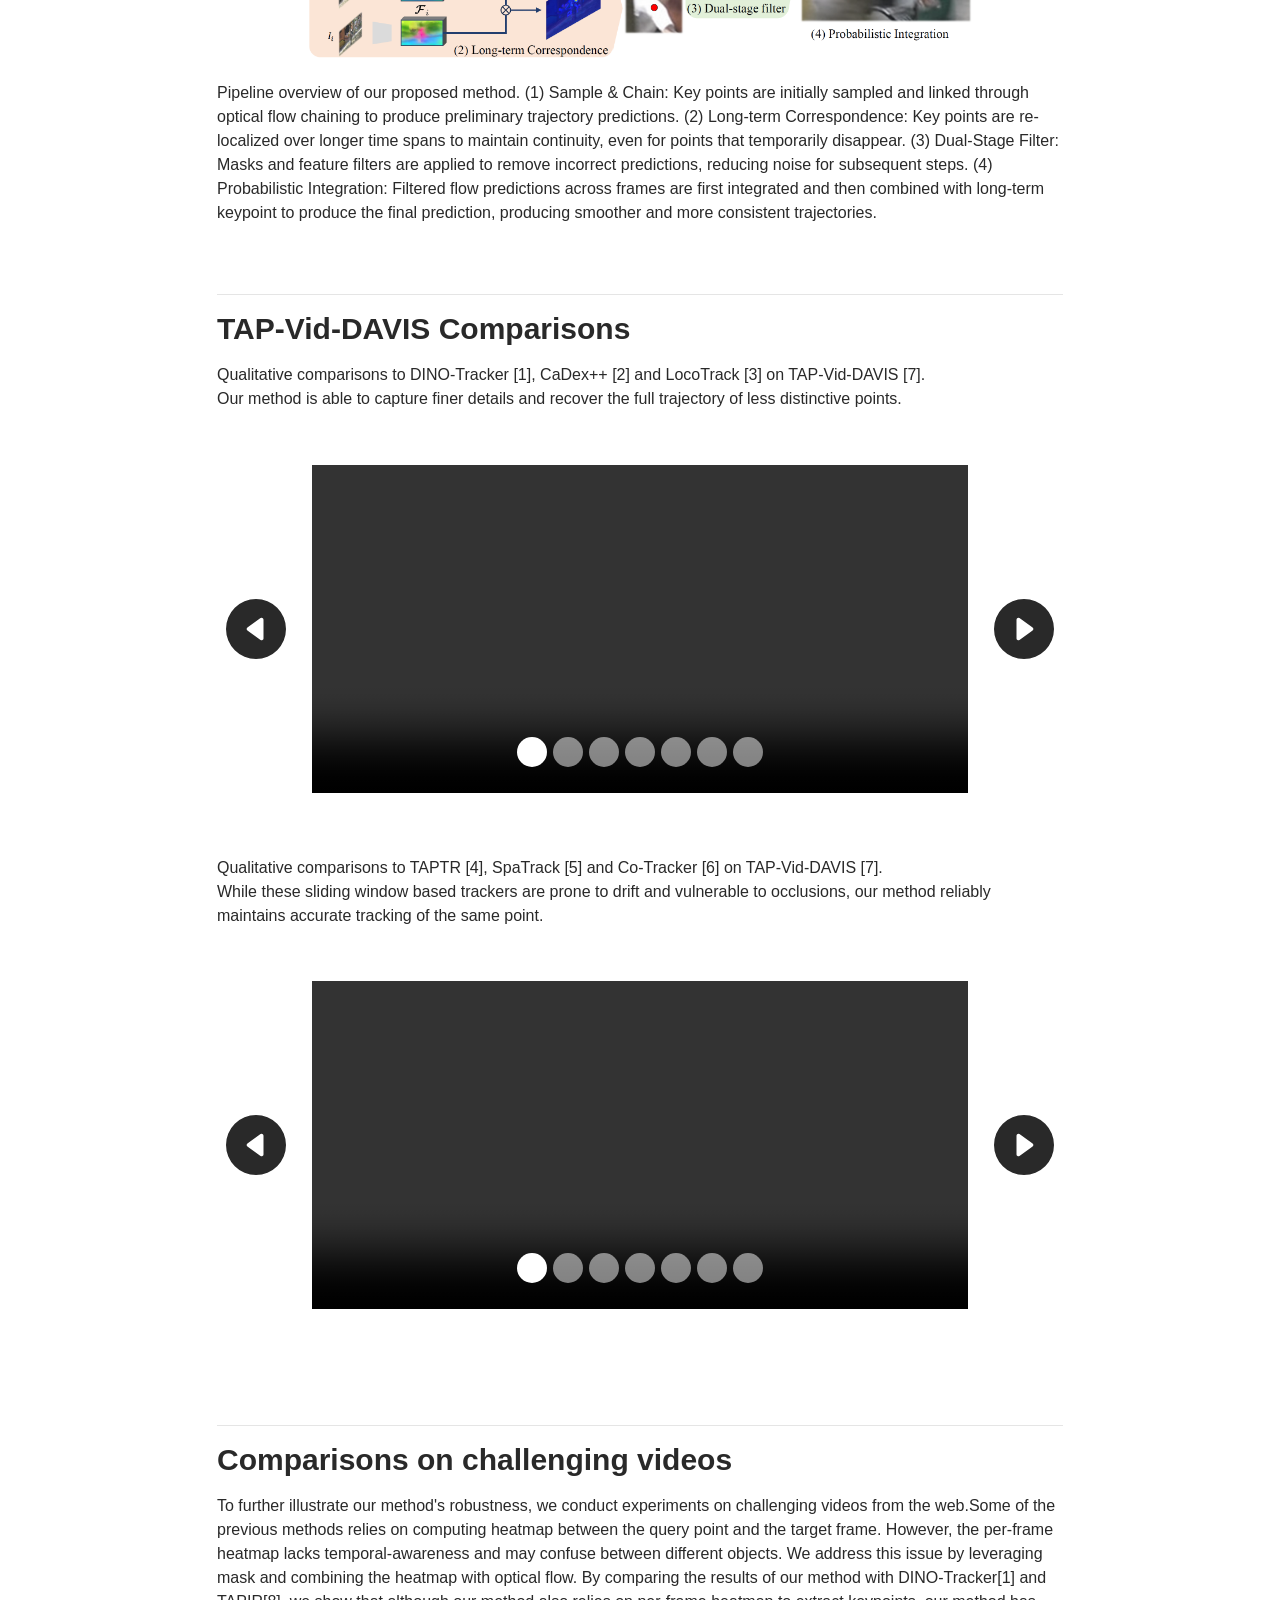
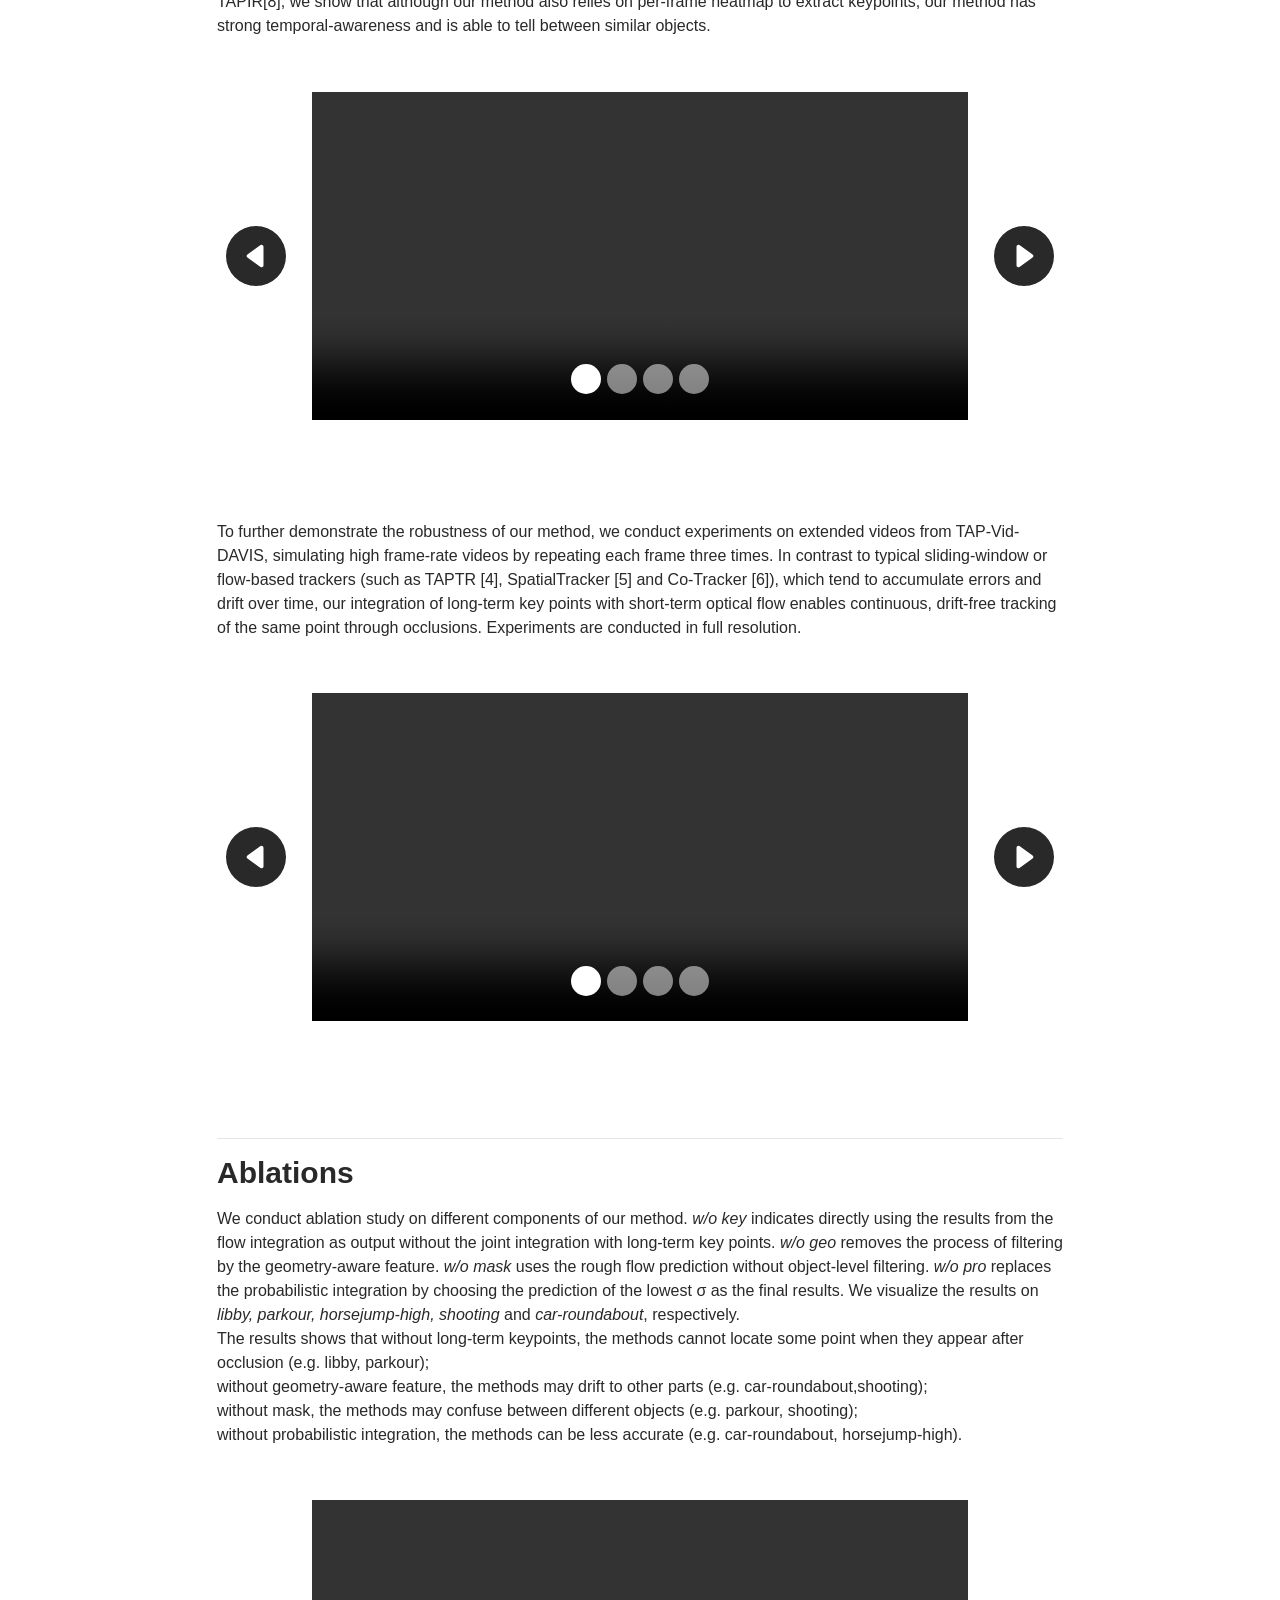
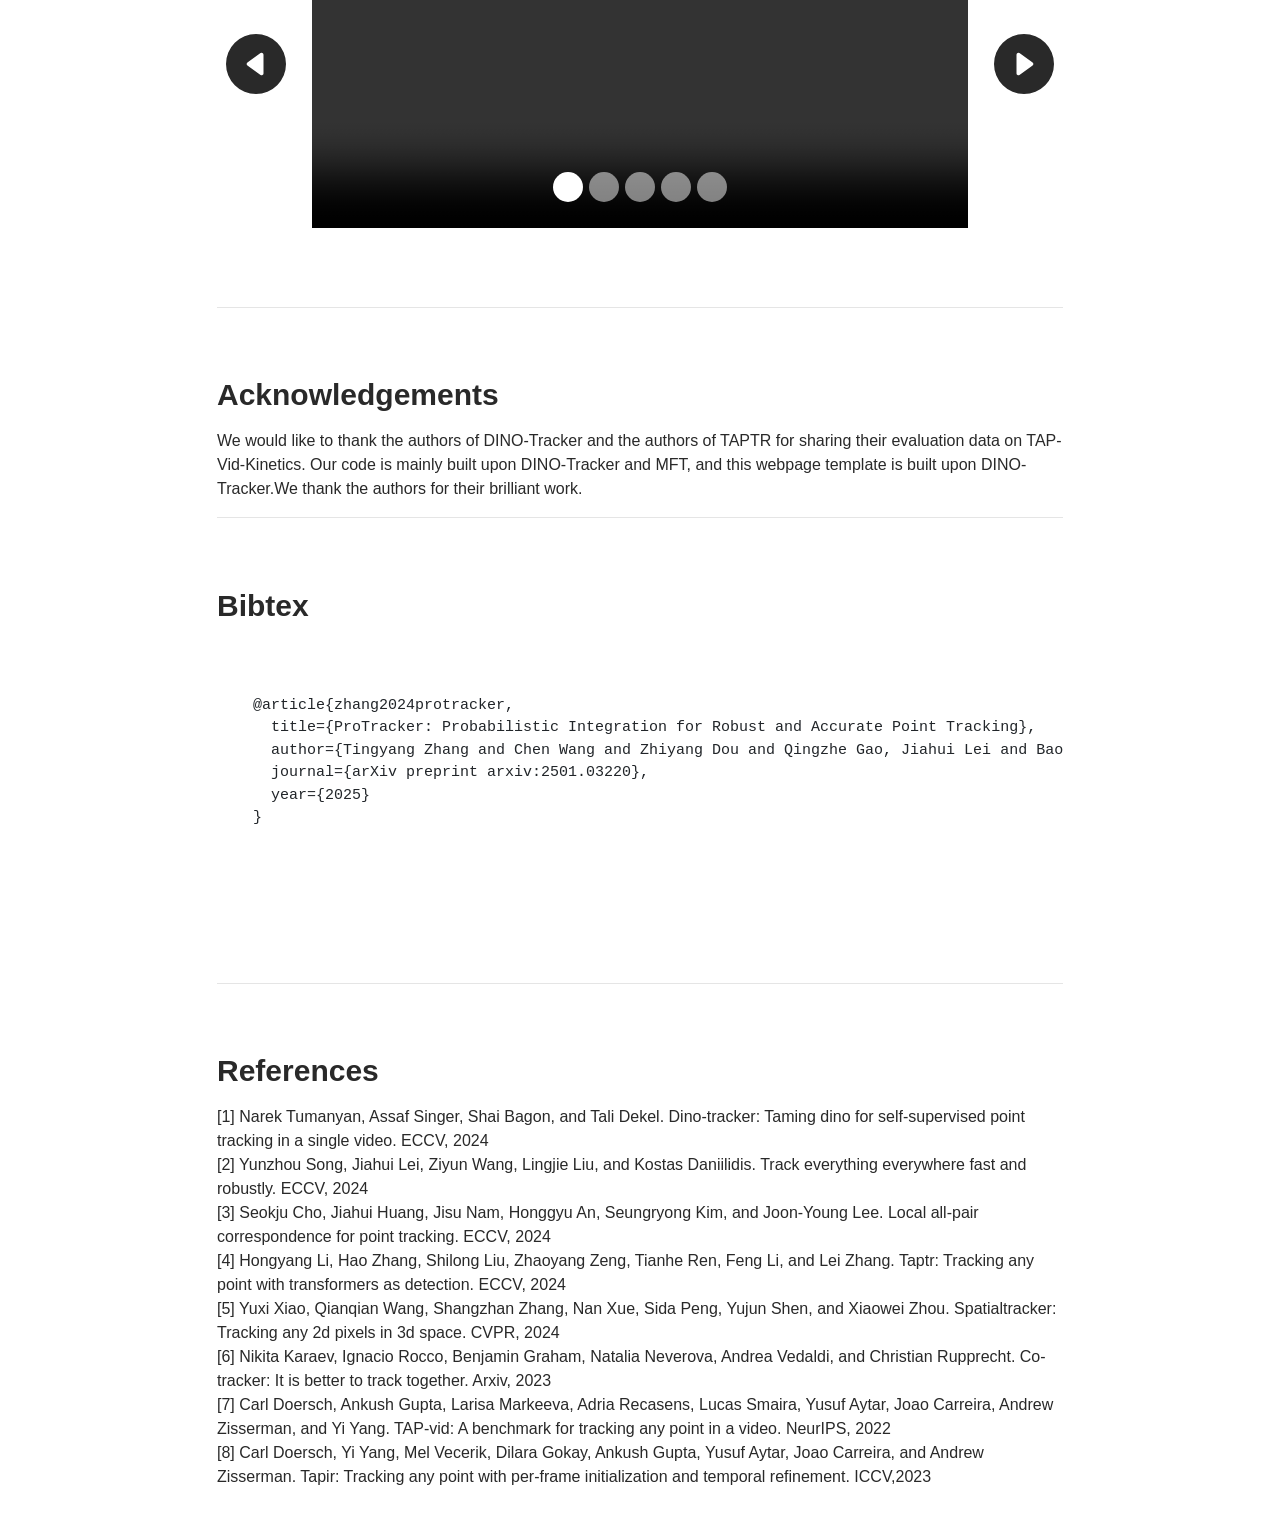
==== commit 766885b6: "update citation" ====
--- a/index.html
+++ b/index.html
@@ -81,7 +81,7 @@
   </div> -->
   
   <p align="center">
-    <a href="link-to-paper.pdf" class="button">
+    <a href="https://arxiv.org/abs/2501.03220" class="button">
       <img src="https://upload.wikimedia.org/wikipedia/commons/8/87/PDF_file_icon.svg" alt="Paper Icon">
       Paper
     </a>
@@ -695,6 +695,24 @@
 
   
   <!------------------ BEGIN SECTION ------------------>
+  <hr>
+
+  <p>&nbsp;</p>
+
+  <h1><p style="font-size: 30px;font-weight: bold;">Bibtex</p></h1>
+  <pre>
+  <code><p style="font-size: 15px;">
+    @article{zhang2024protracker,
+      title={ProTracker: Probabilistic Integration for Robust and Accurate Point Tracking},
+      author={Tingyang Zhang and Chen Wang and Zhiyang Dou and Qingzhe Gao, Jiahui Lei and Baoquan Chen and Lingjie Liu},
+      journal={arXiv preprint arxiv:2501.03220},
+      year={2025}
+    }
+  </p>
+  </code>
+  </pre>
+    
+
 
   <hr>
 
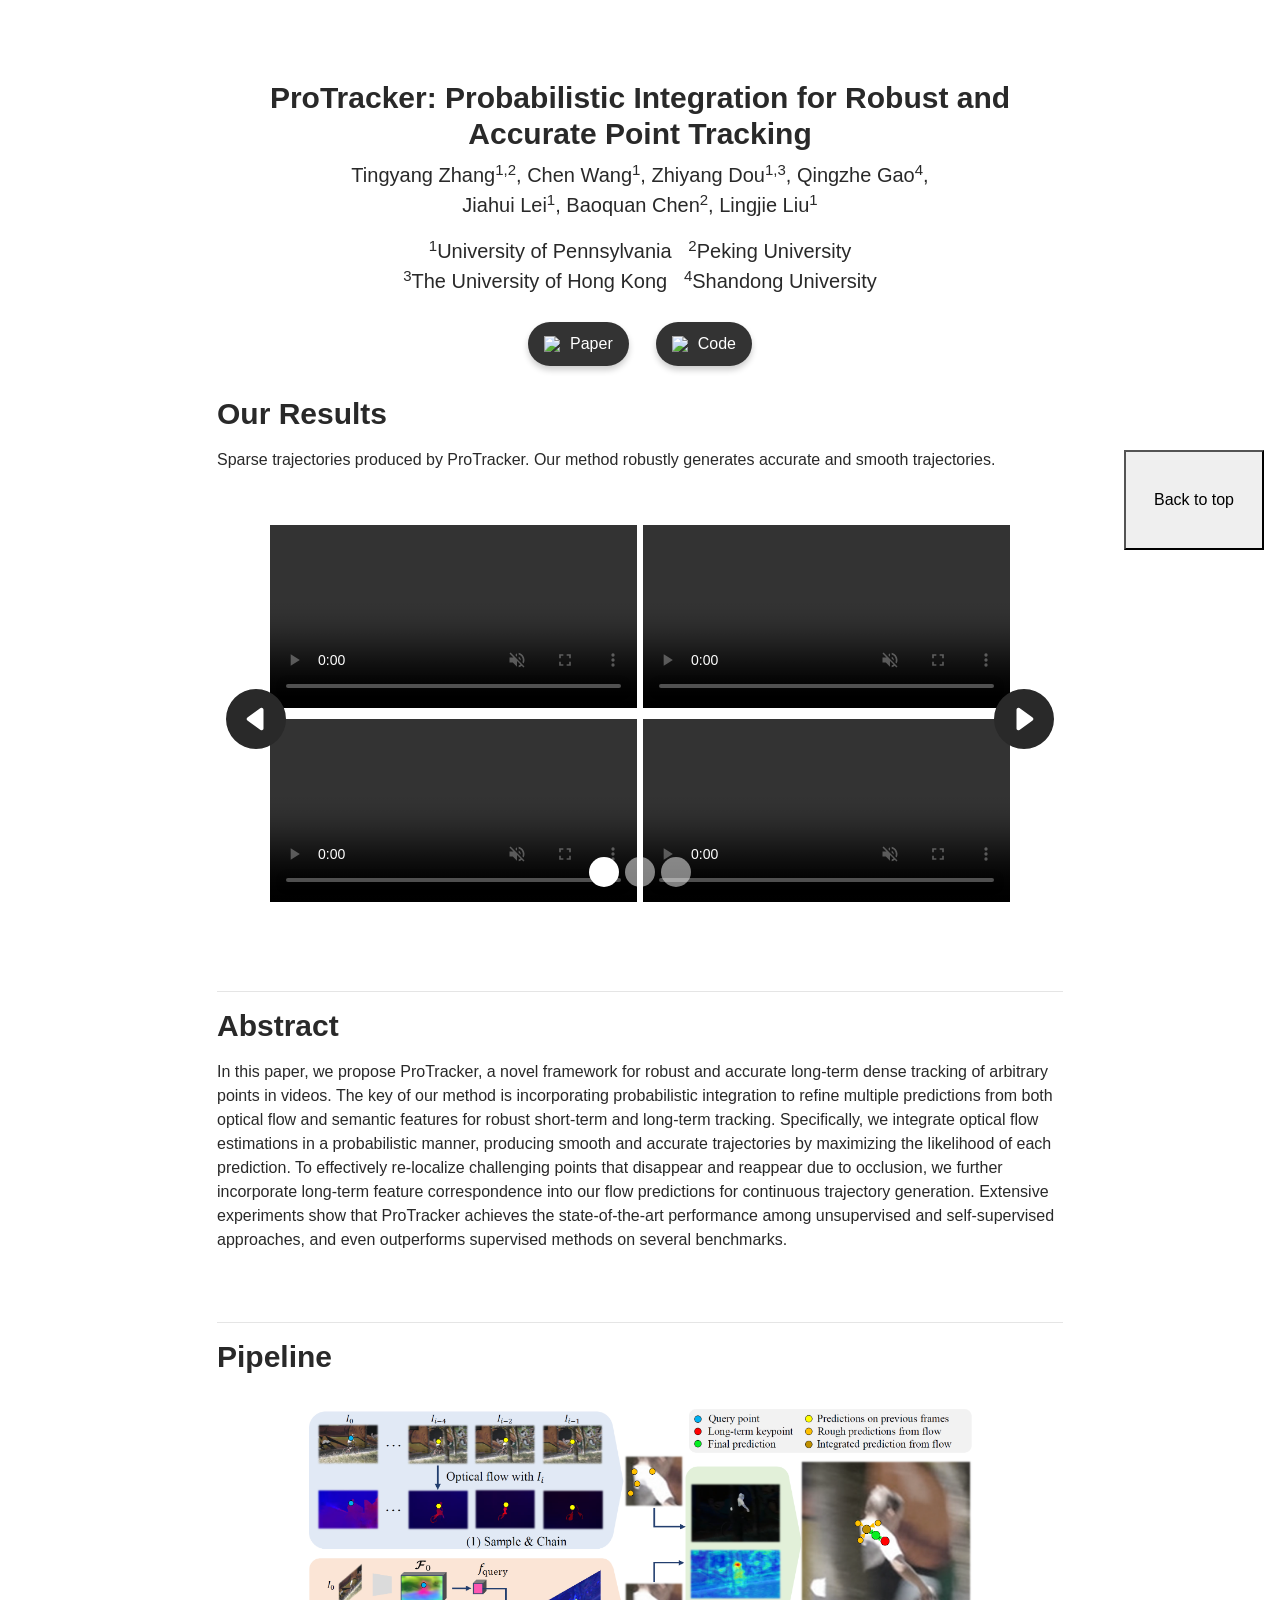
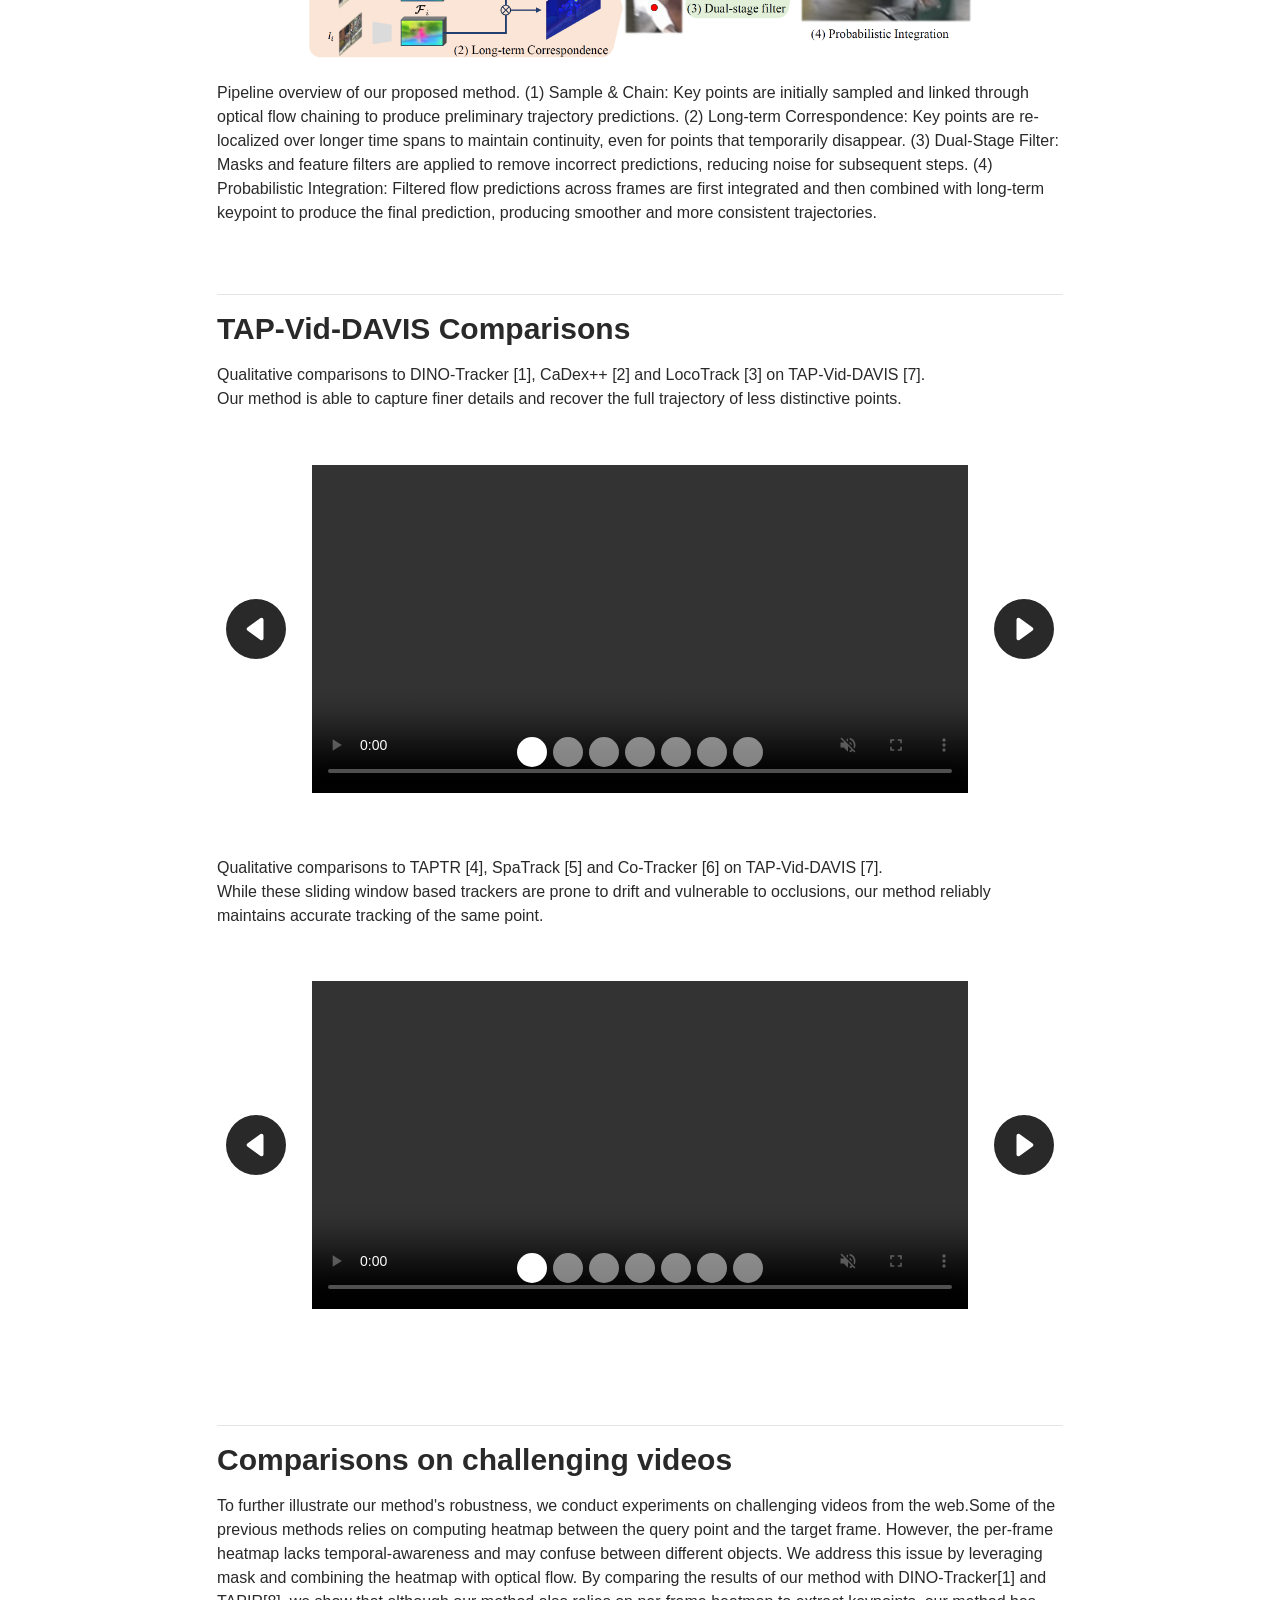
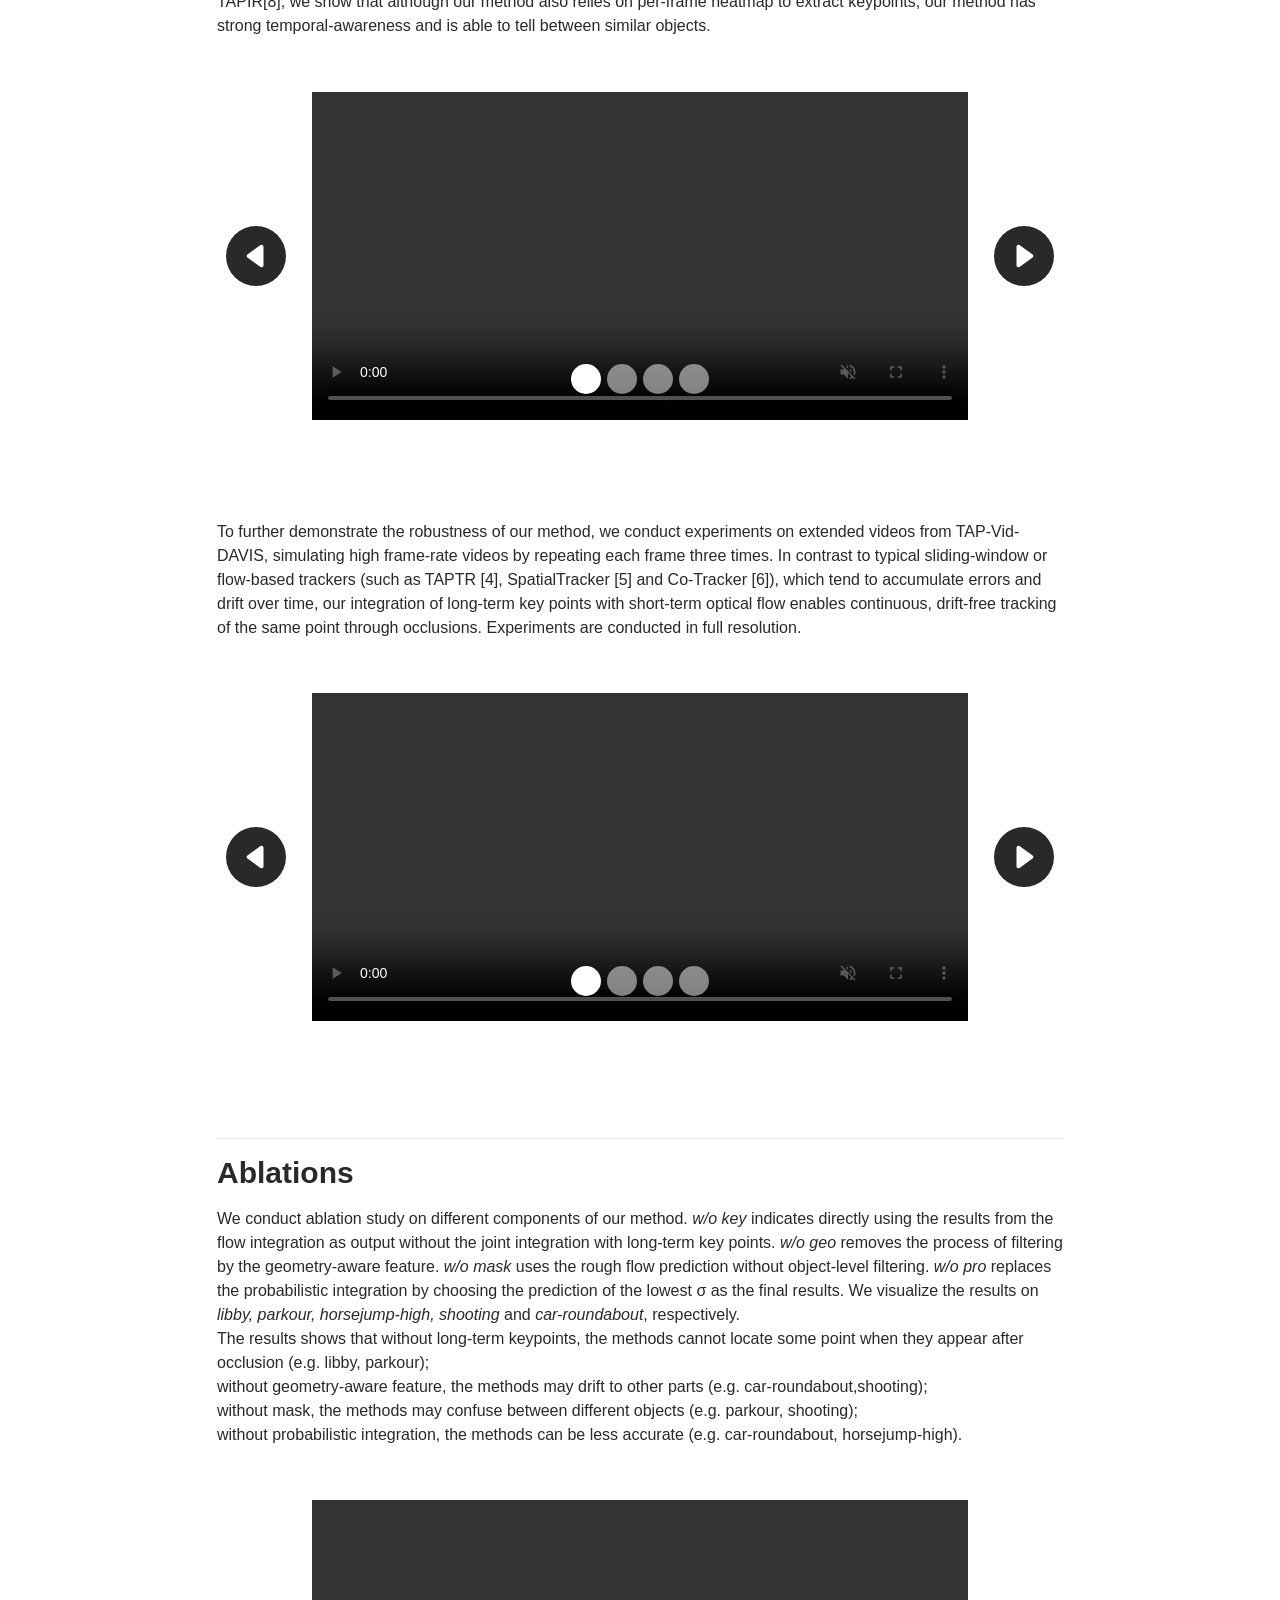
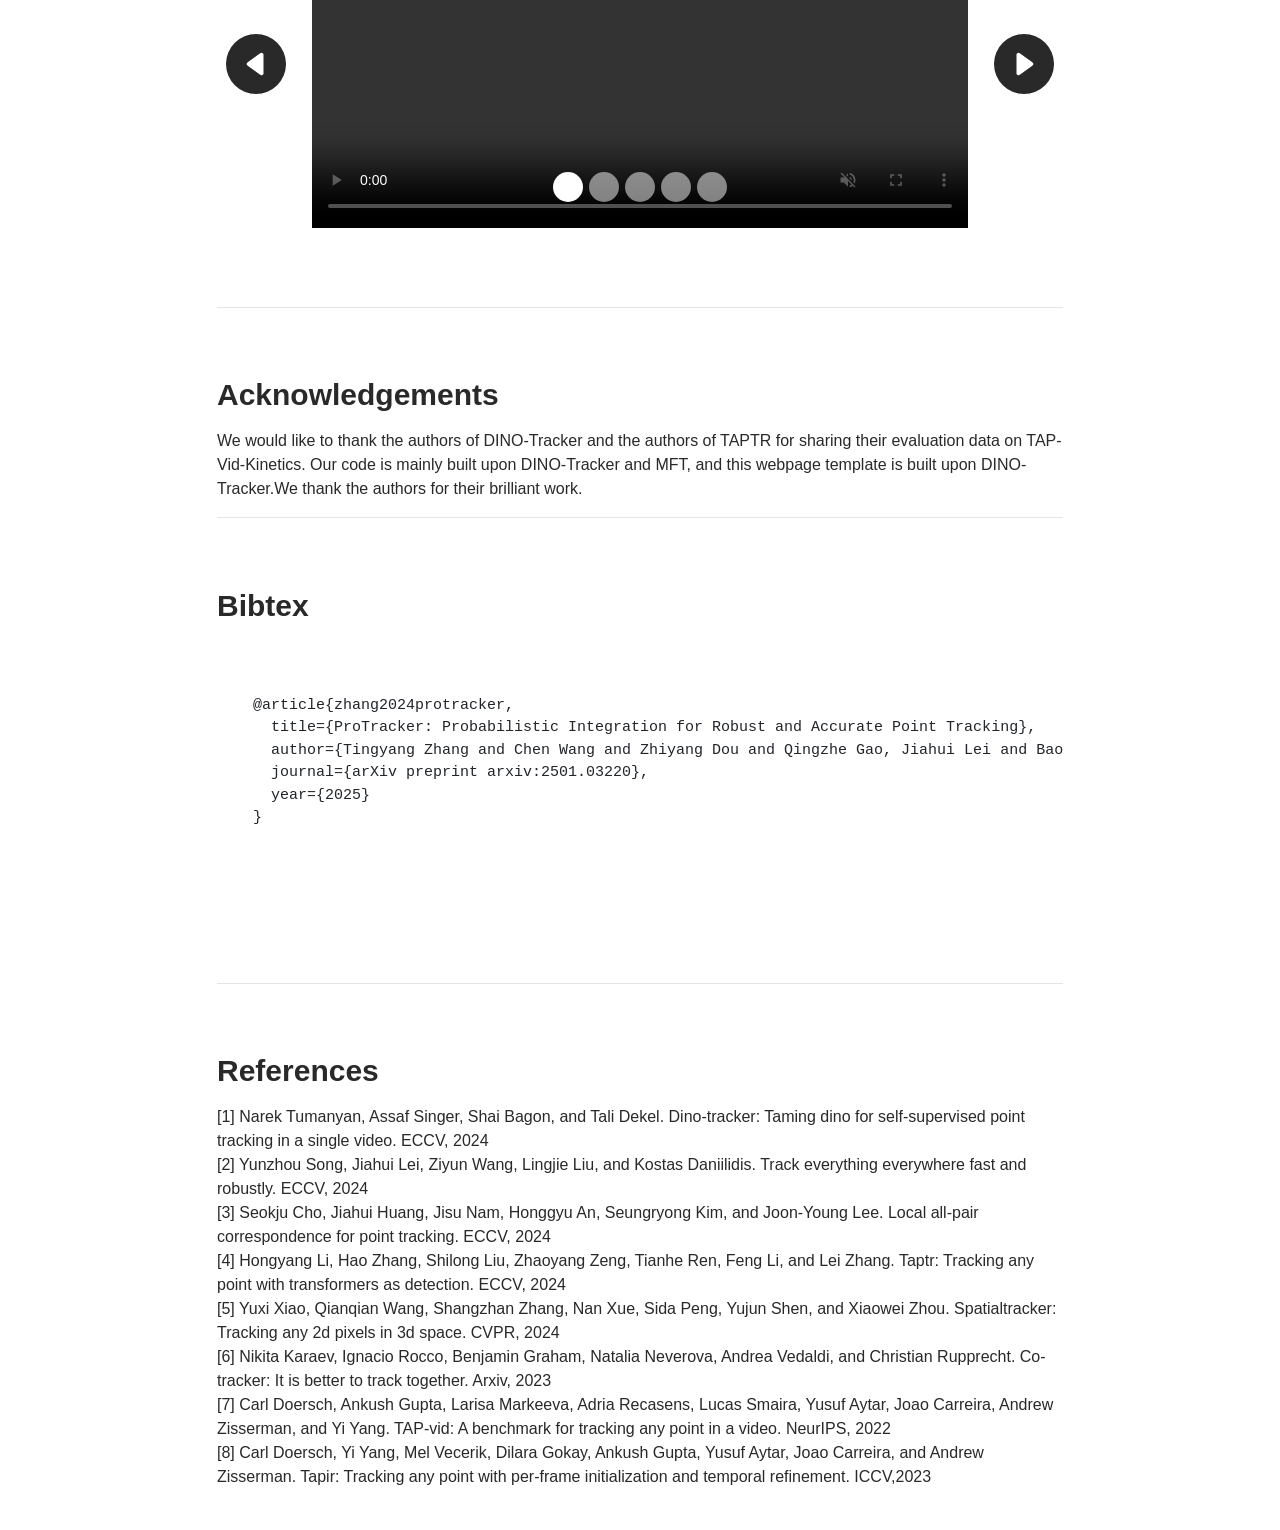
==== commit 5b781fd8: "release code" ====
--- a/index.html
+++ b/index.html
@@ -87,7 +87,7 @@
     </a>
     <a href="https://github.com/Michaelszj/pro-tracker" class="button">
         <img src="https://upload.wikimedia.org/wikipedia/commons/9/91/Octicons-mark-github.svg" alt="GitHub Icon">
-        Code(Coming Soon)
+        Code
     </a>
   </p>
 	<a href="#top"></a>
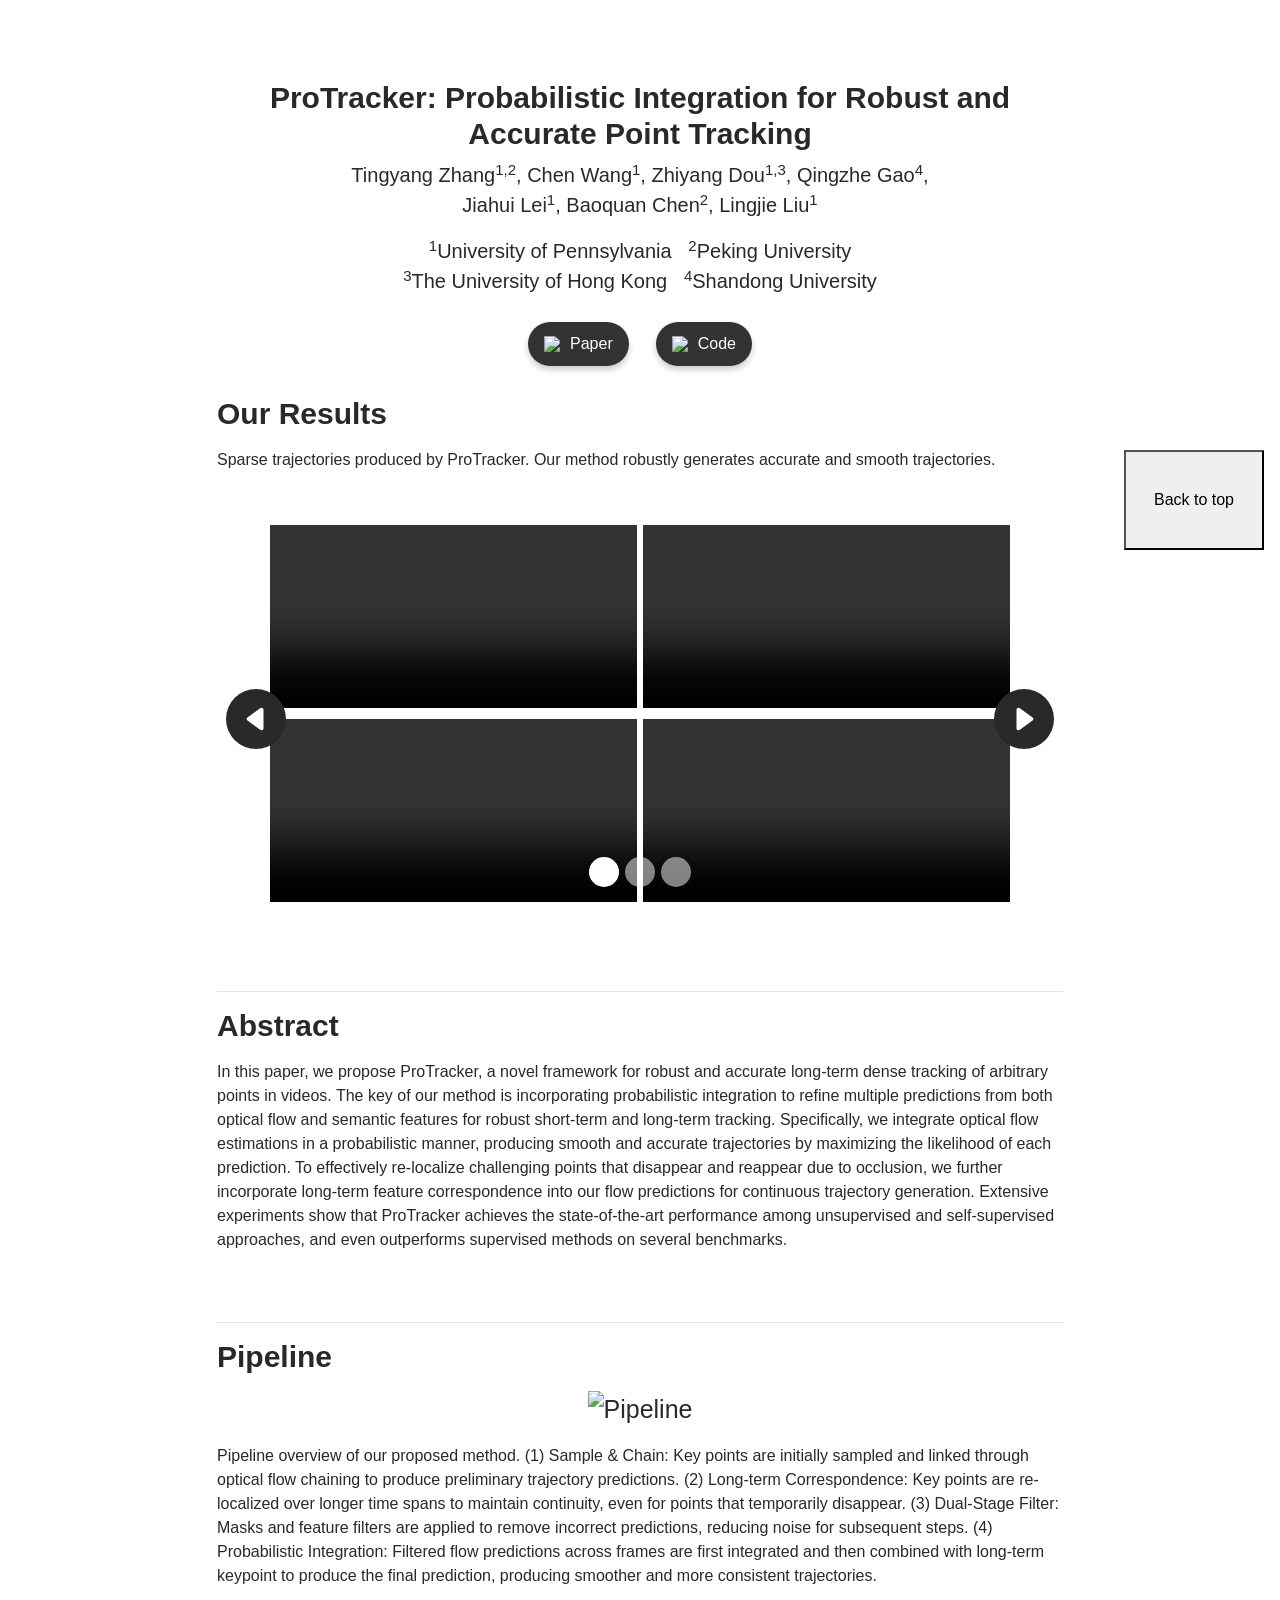
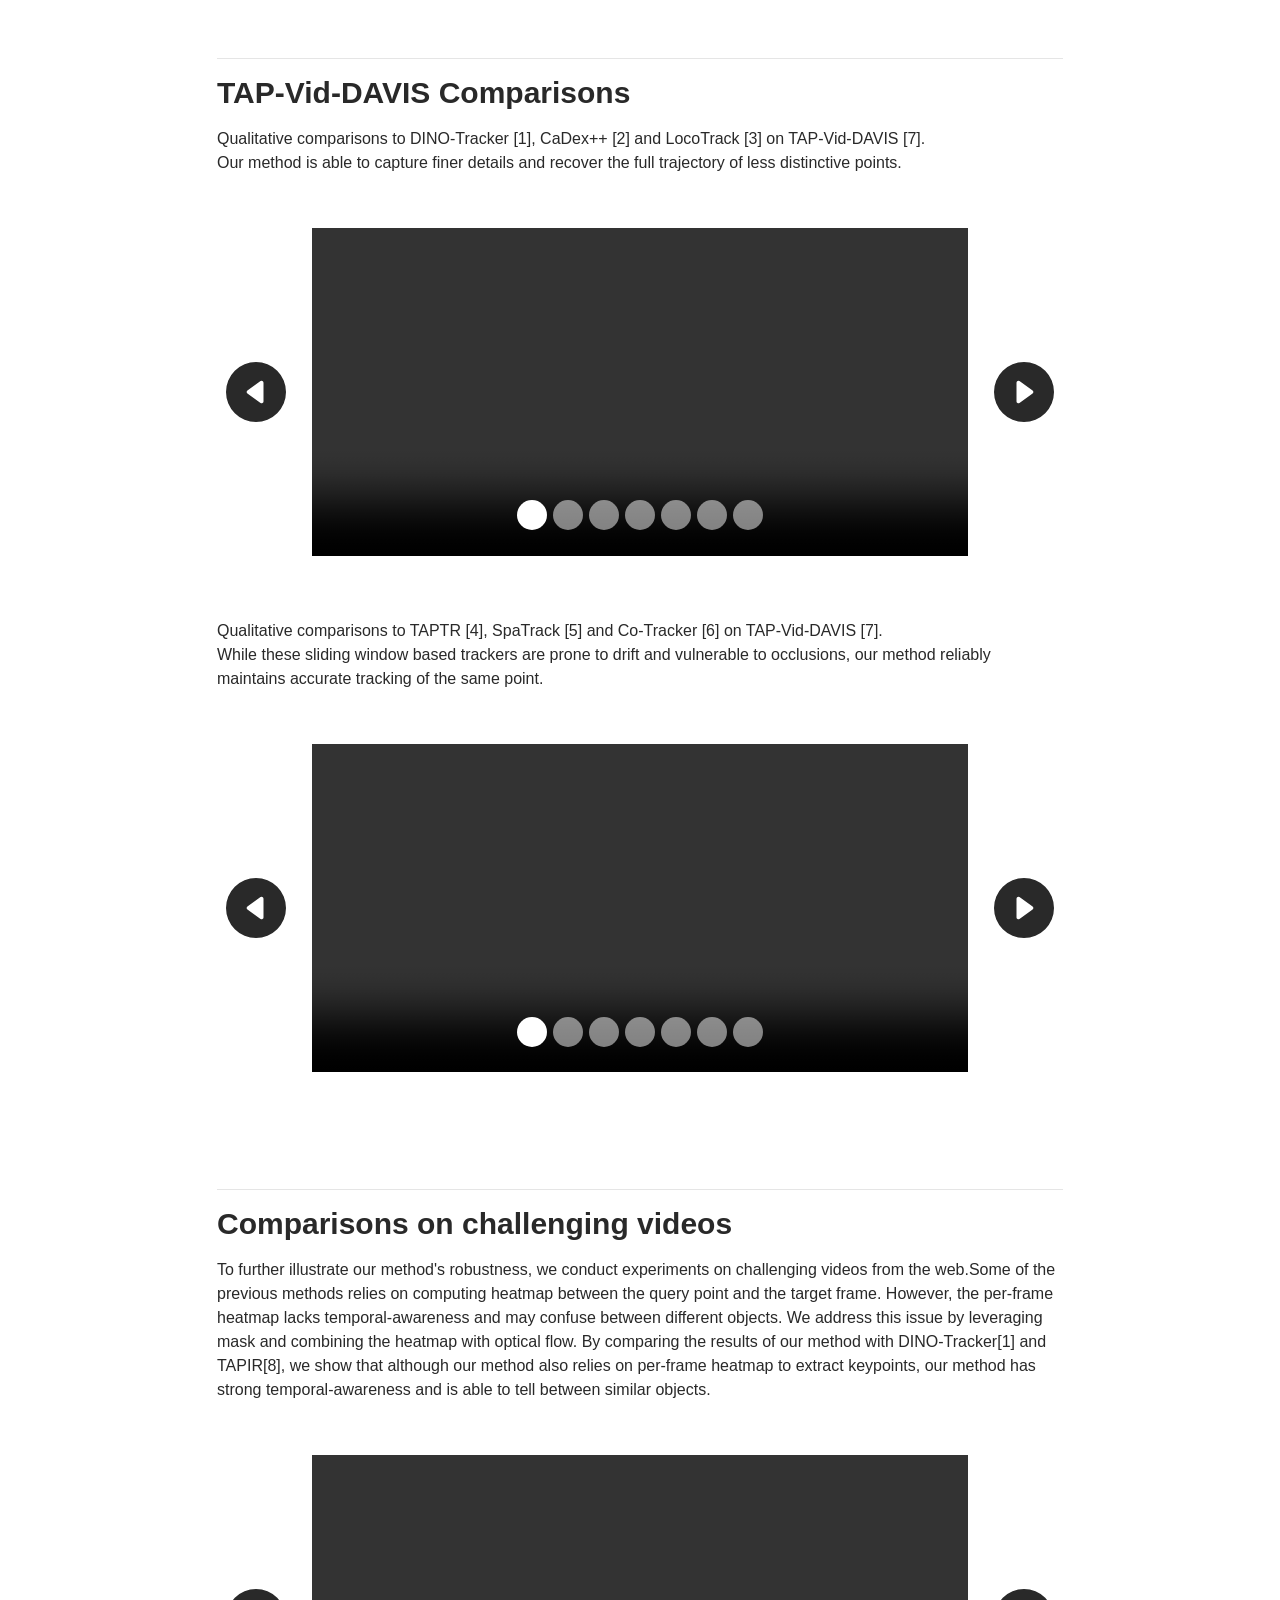
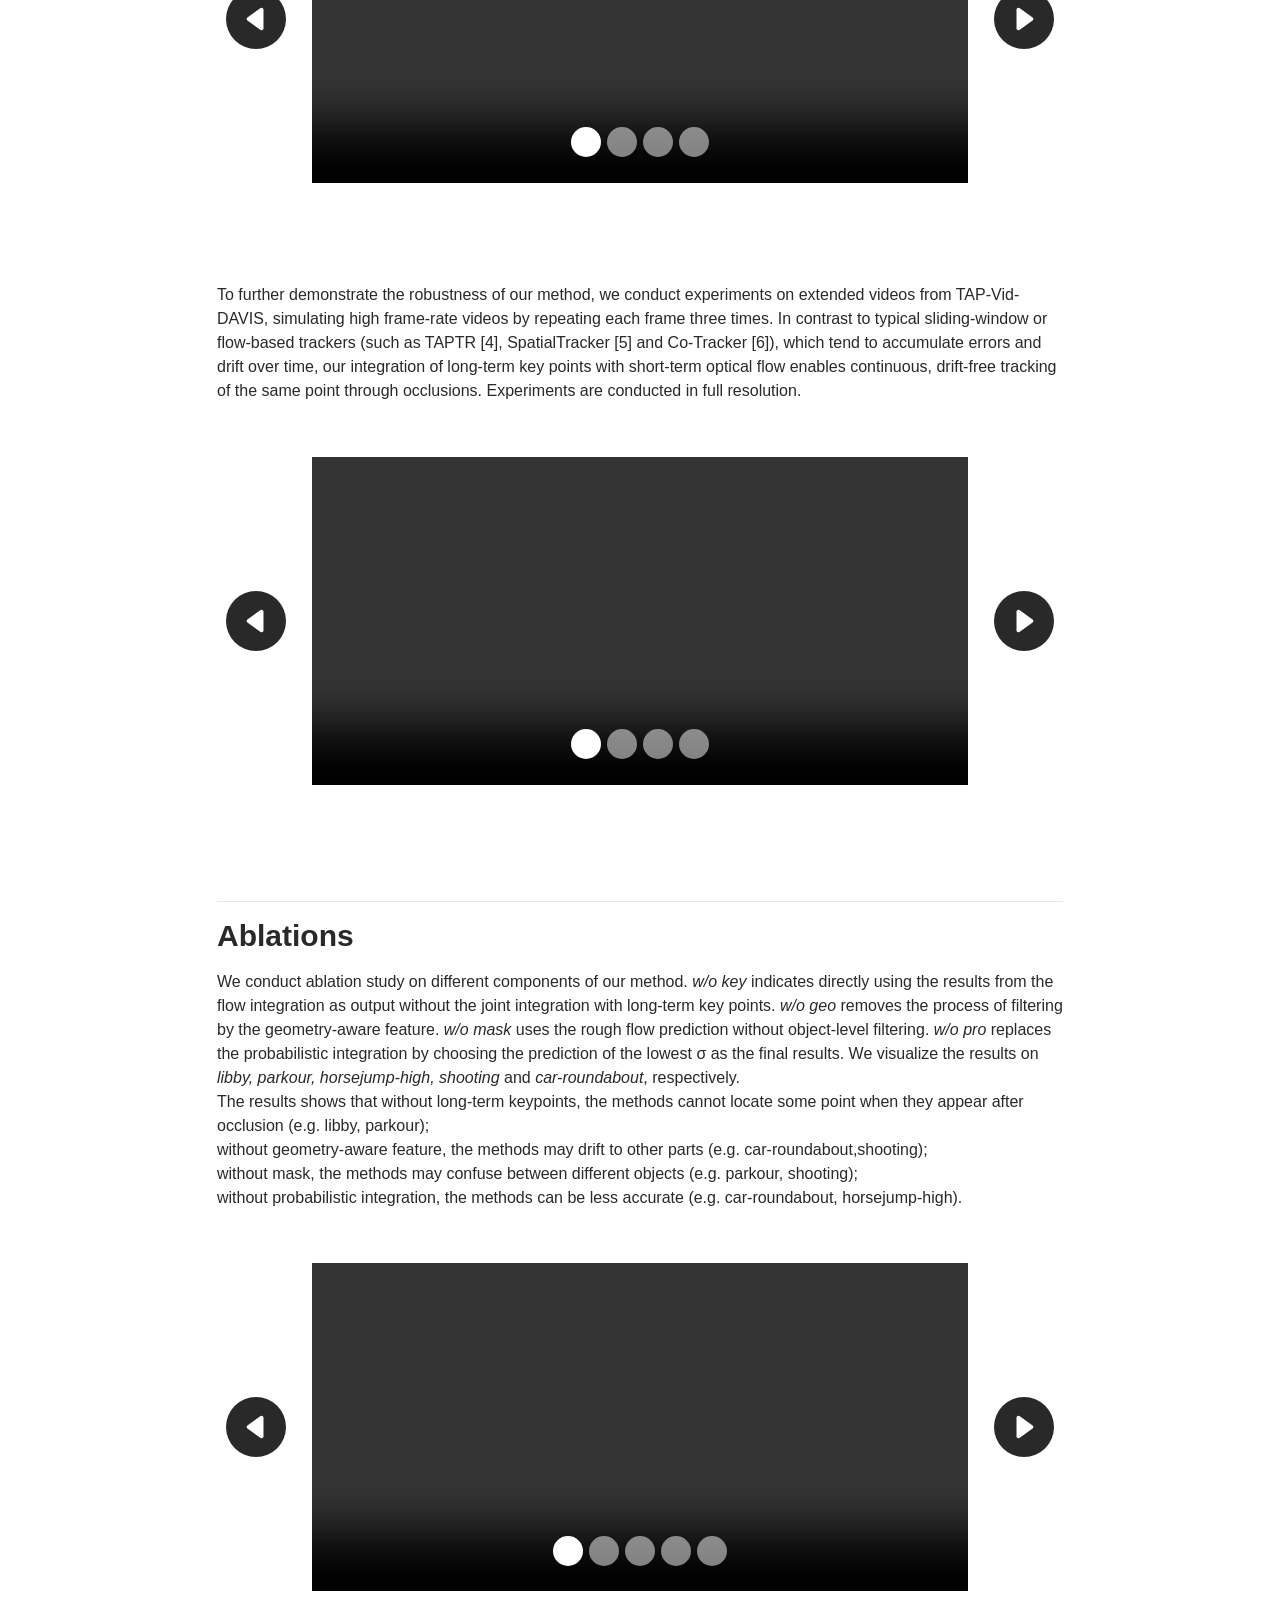
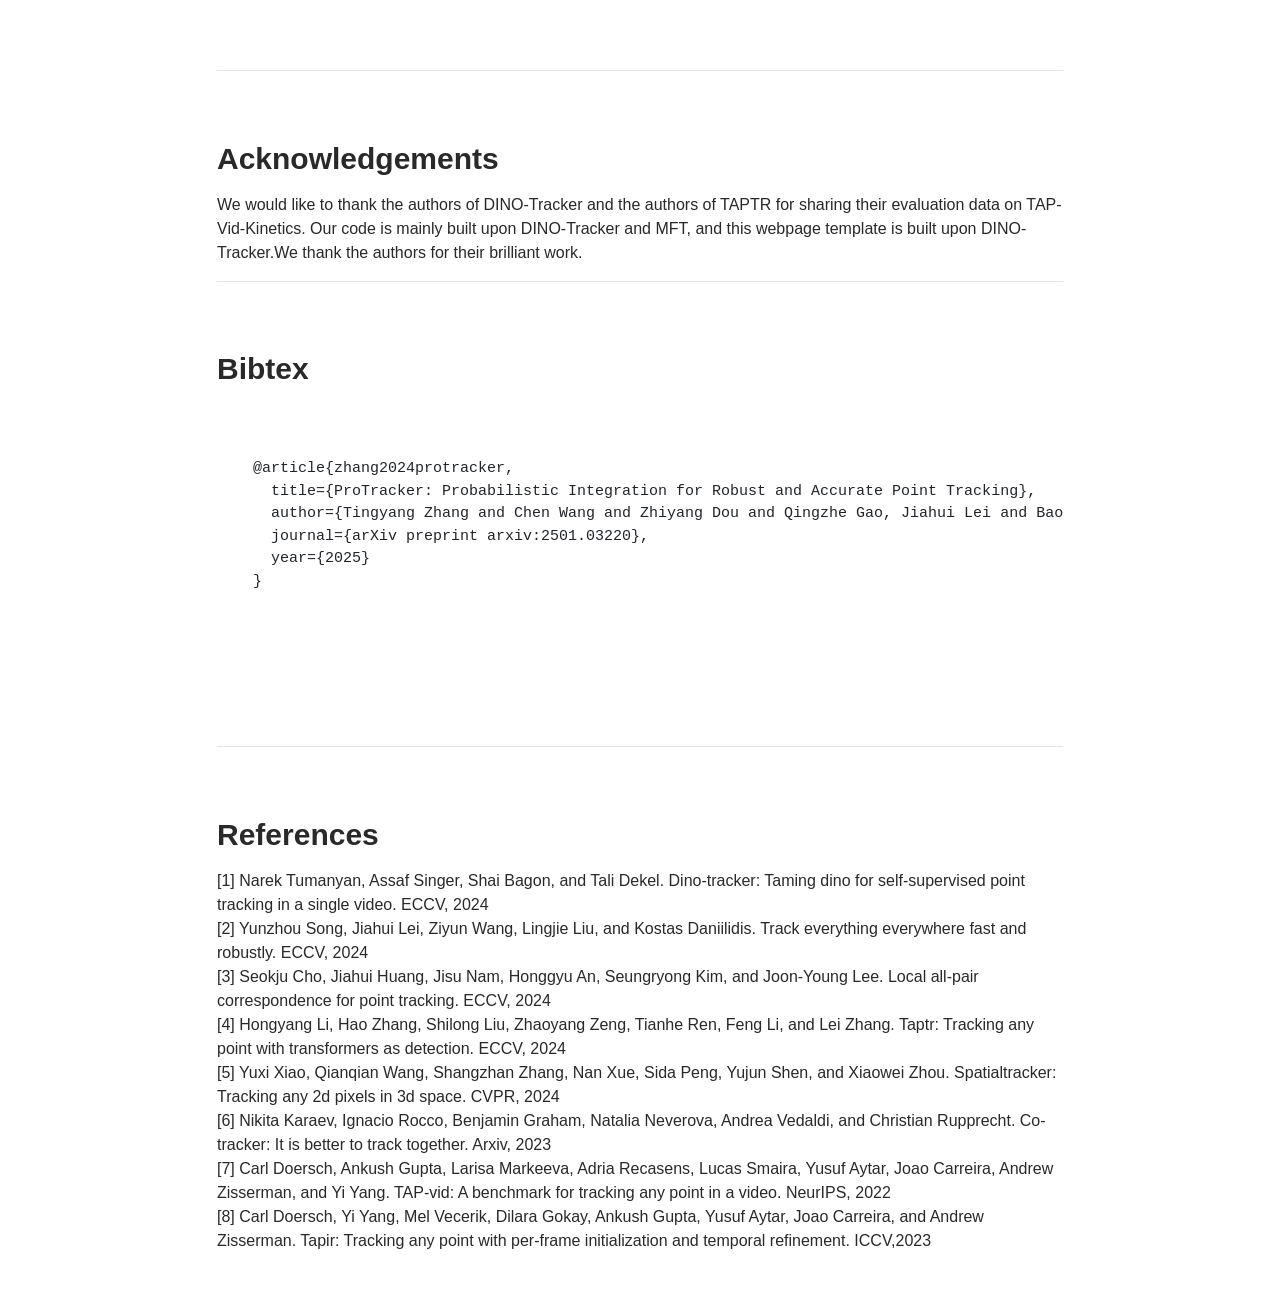
==== commit e90cb37d: "Update index.html" ====
--- a/index.html
+++ b/index.html
@@ -225,7 +225,7 @@
   <p>&nbsp;</p>
   <hr>
   <h1><p style="font-size: 30px;font-weight: bold;">Pipeline</p></h1>
-  <p align="center"><img src="./assets/pipeline.png" alt="Pipeline" width="80%" /></p>
+  <p align="center"><img src="./assets/Pipeline.png" alt="Pipeline" width="80%" /></p>
   <p style="font-size: 16px;" align="left">
     Pipeline overview of our proposed method. (1) Sample & Chain: Key points are initially sampled and linked through optical flow 
     chaining to produce preliminary trajectory predictions. (2) Long-term Correspondence: Key points are re-localized over longer 
